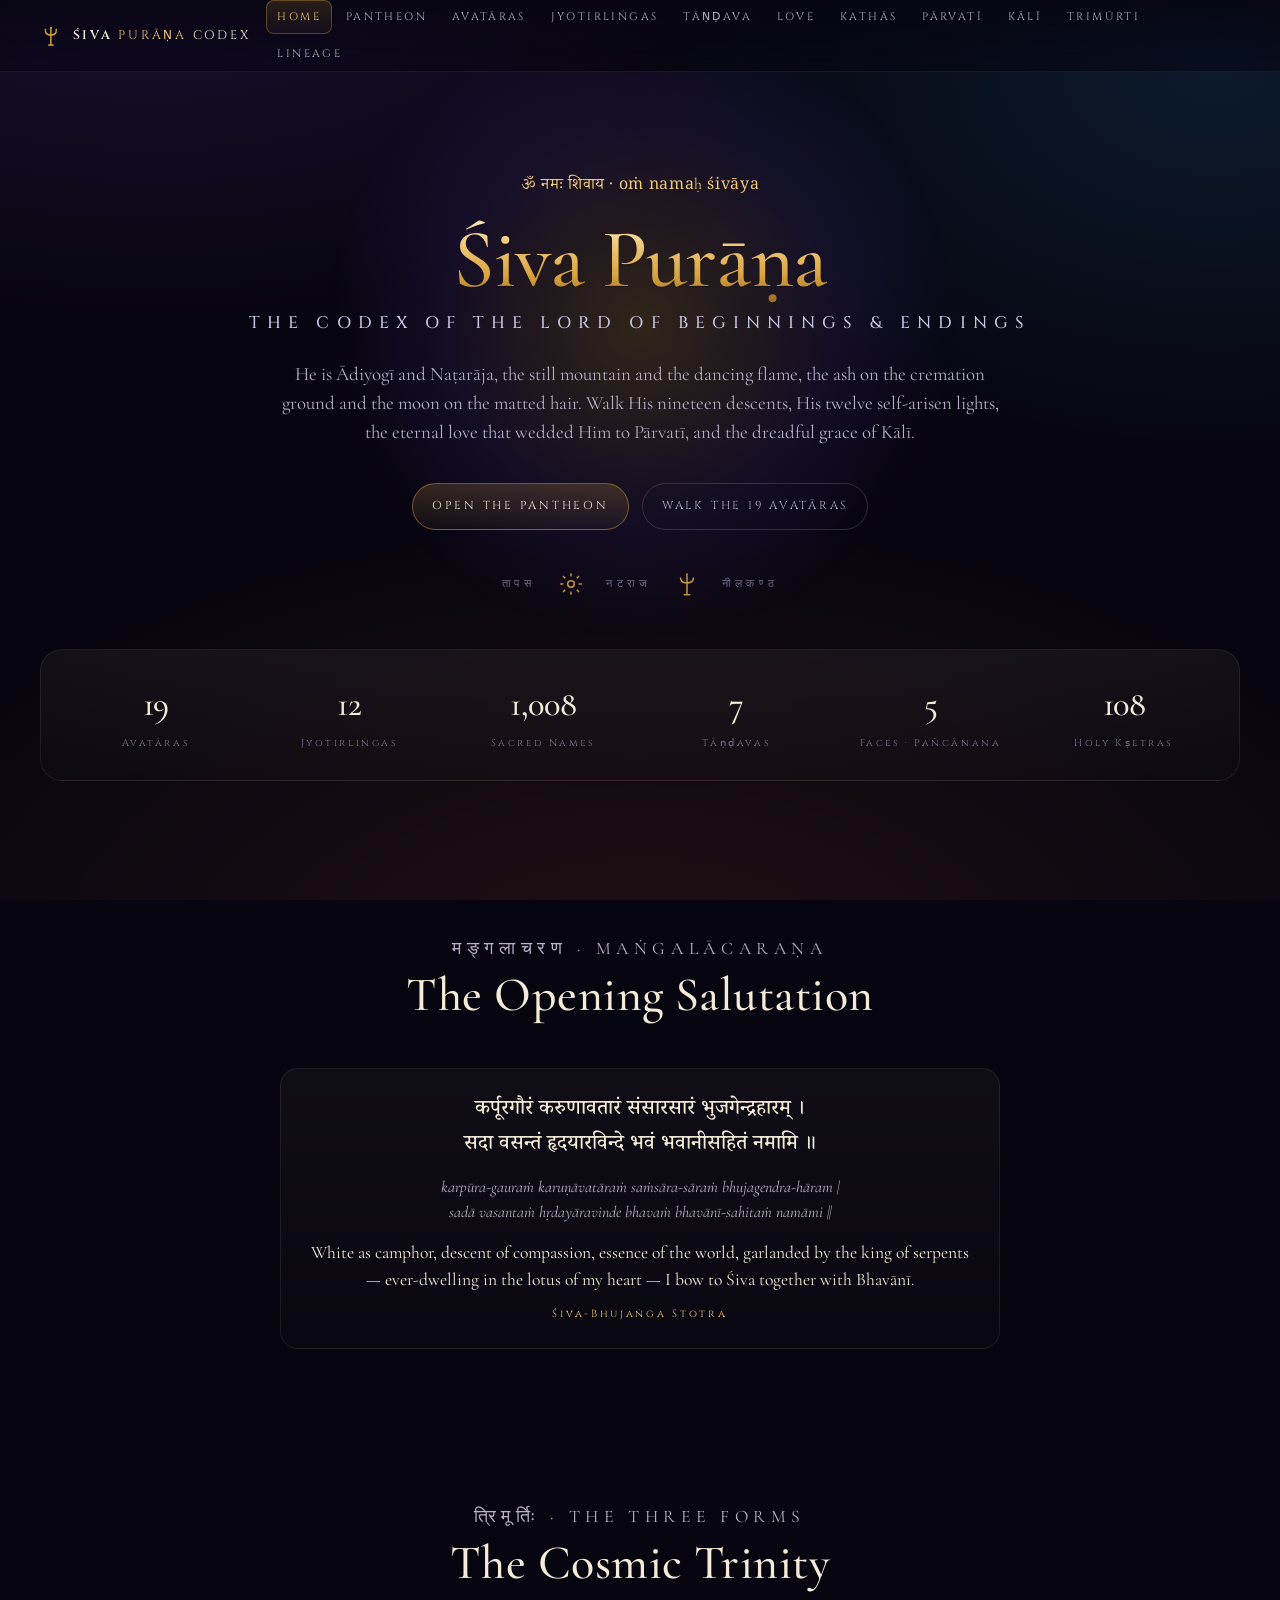
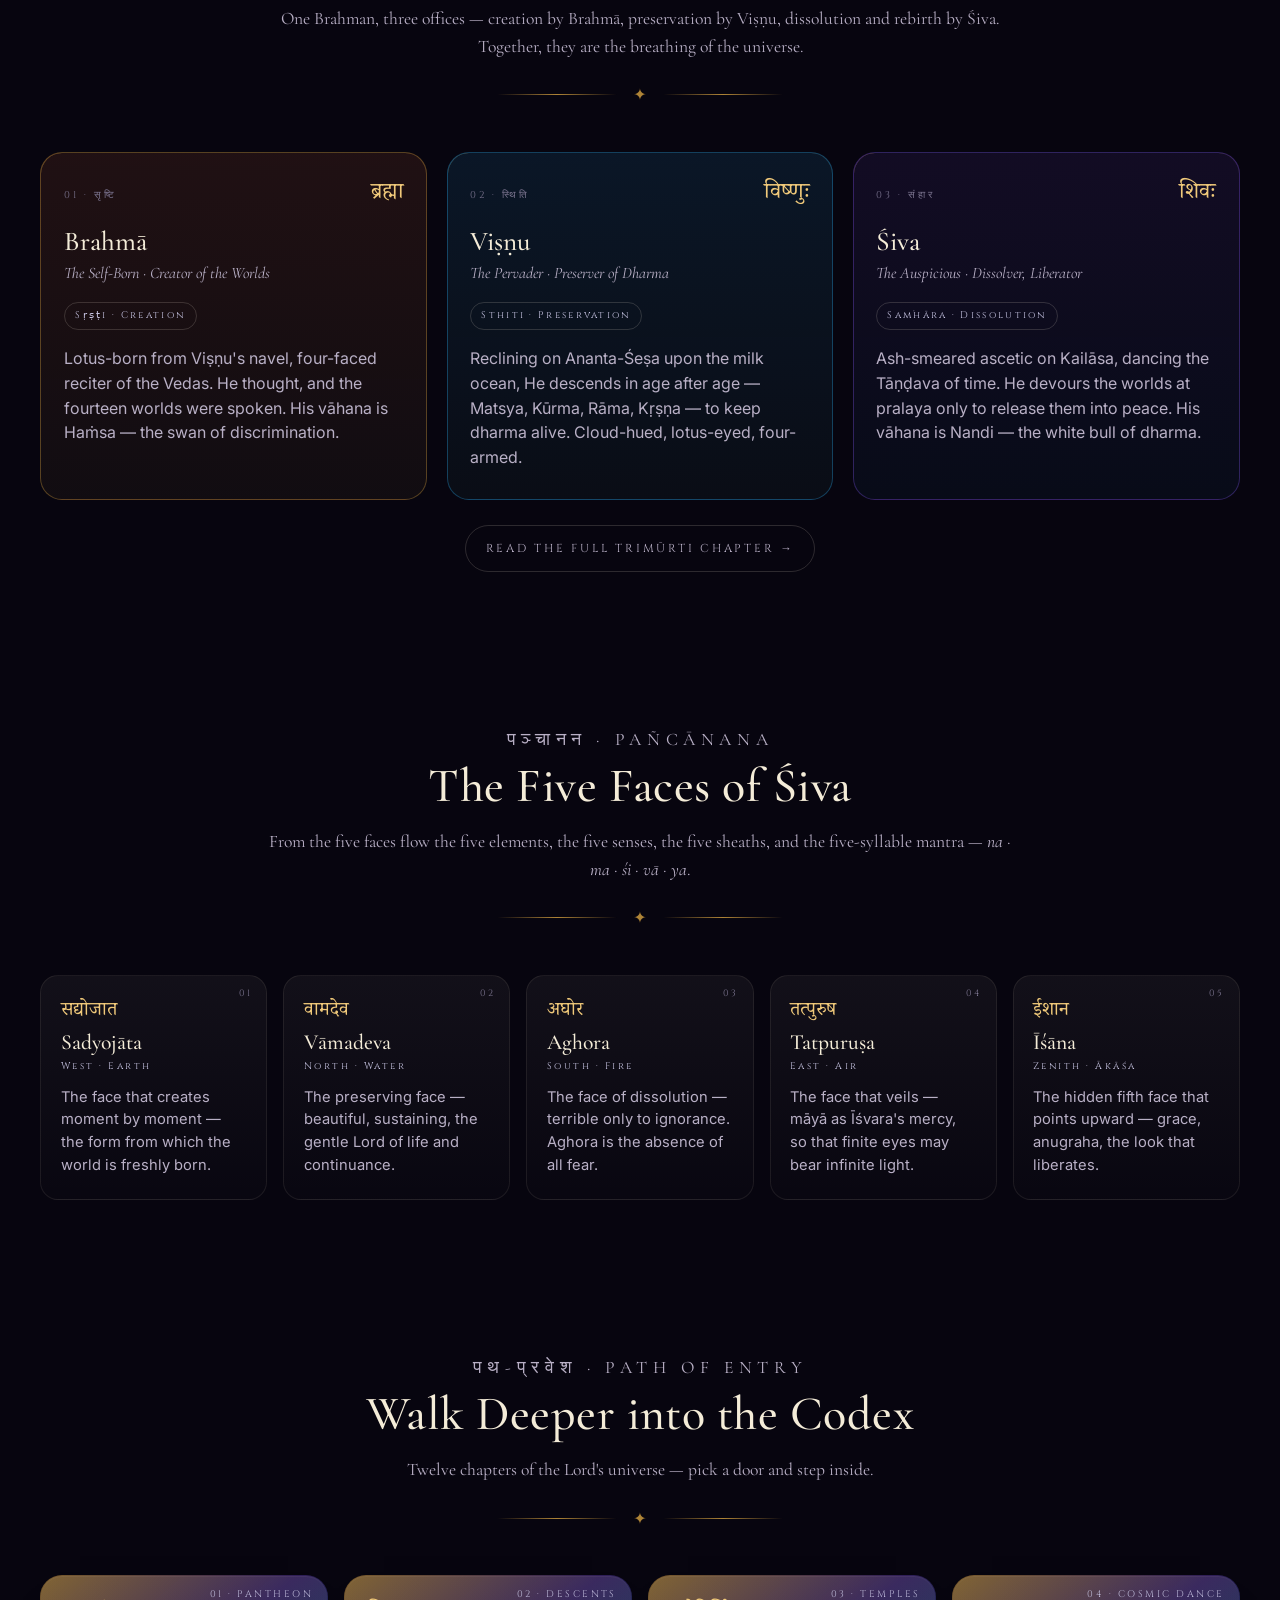
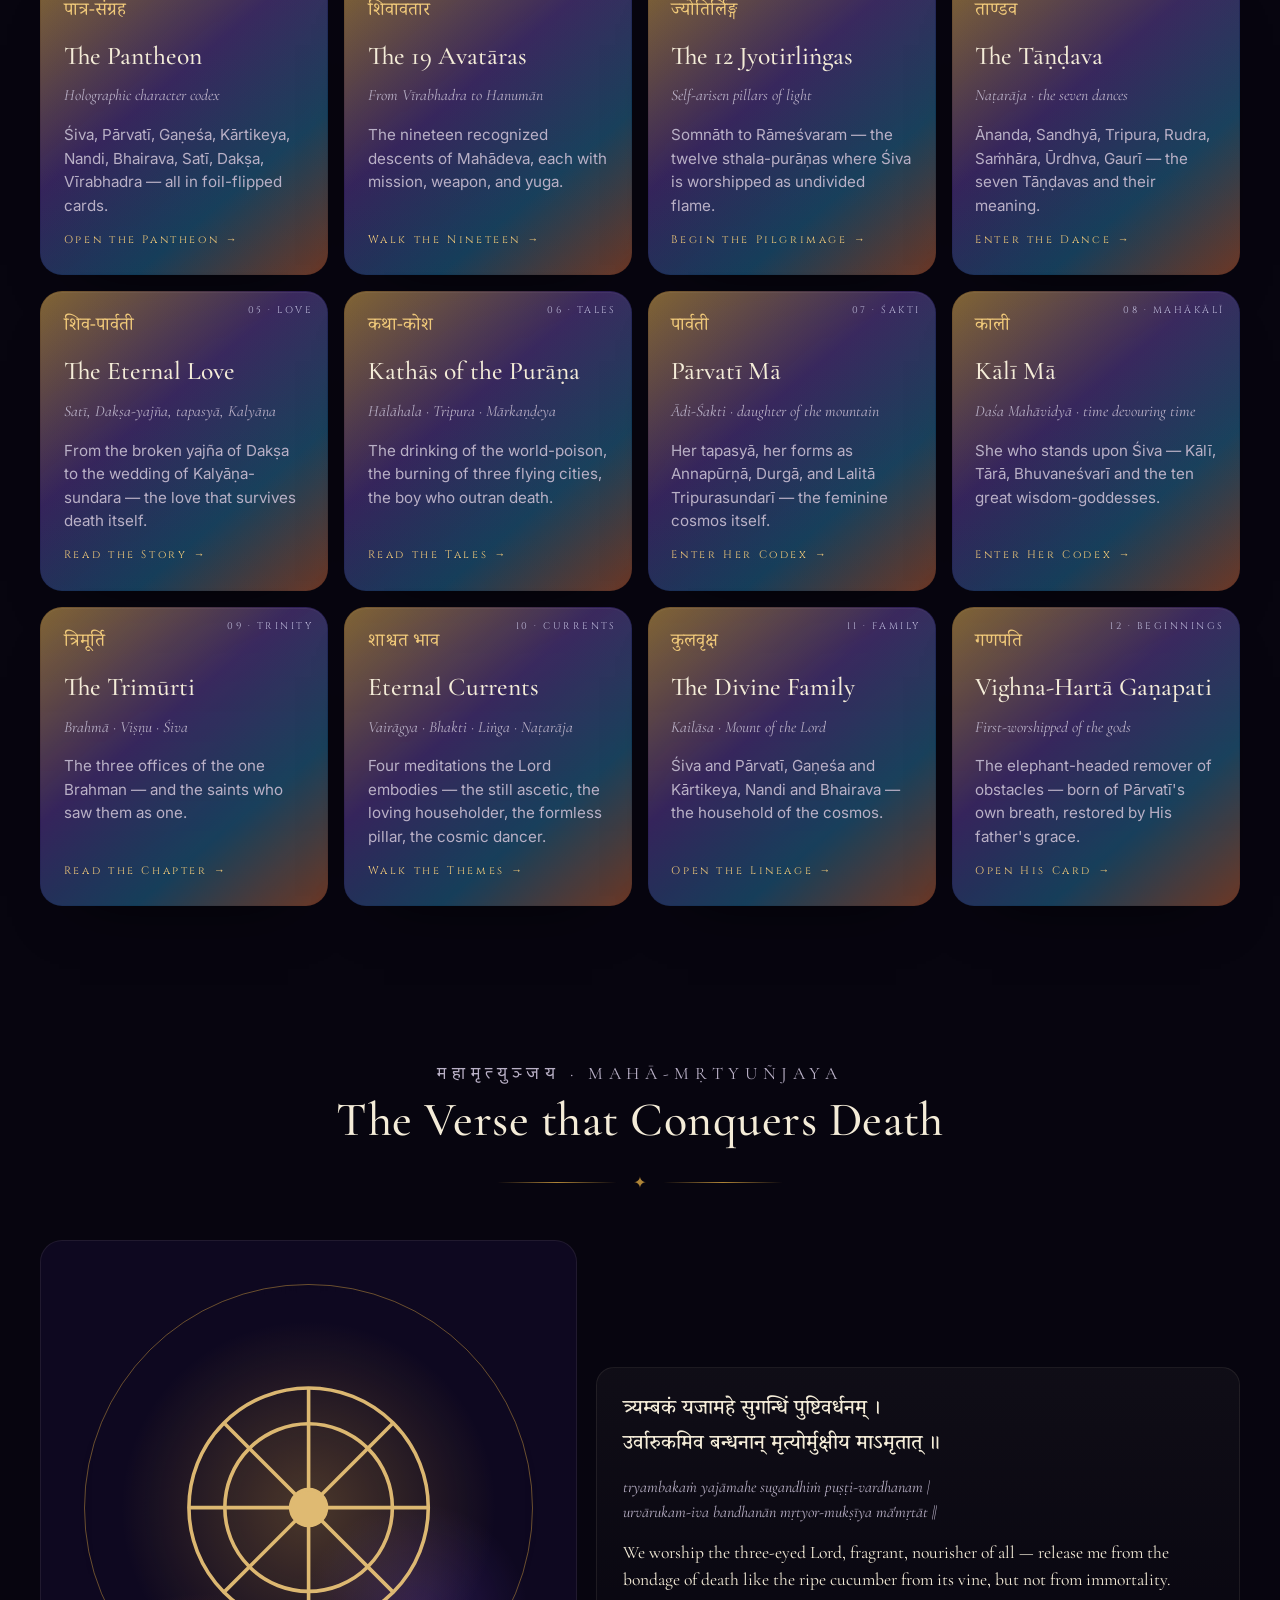
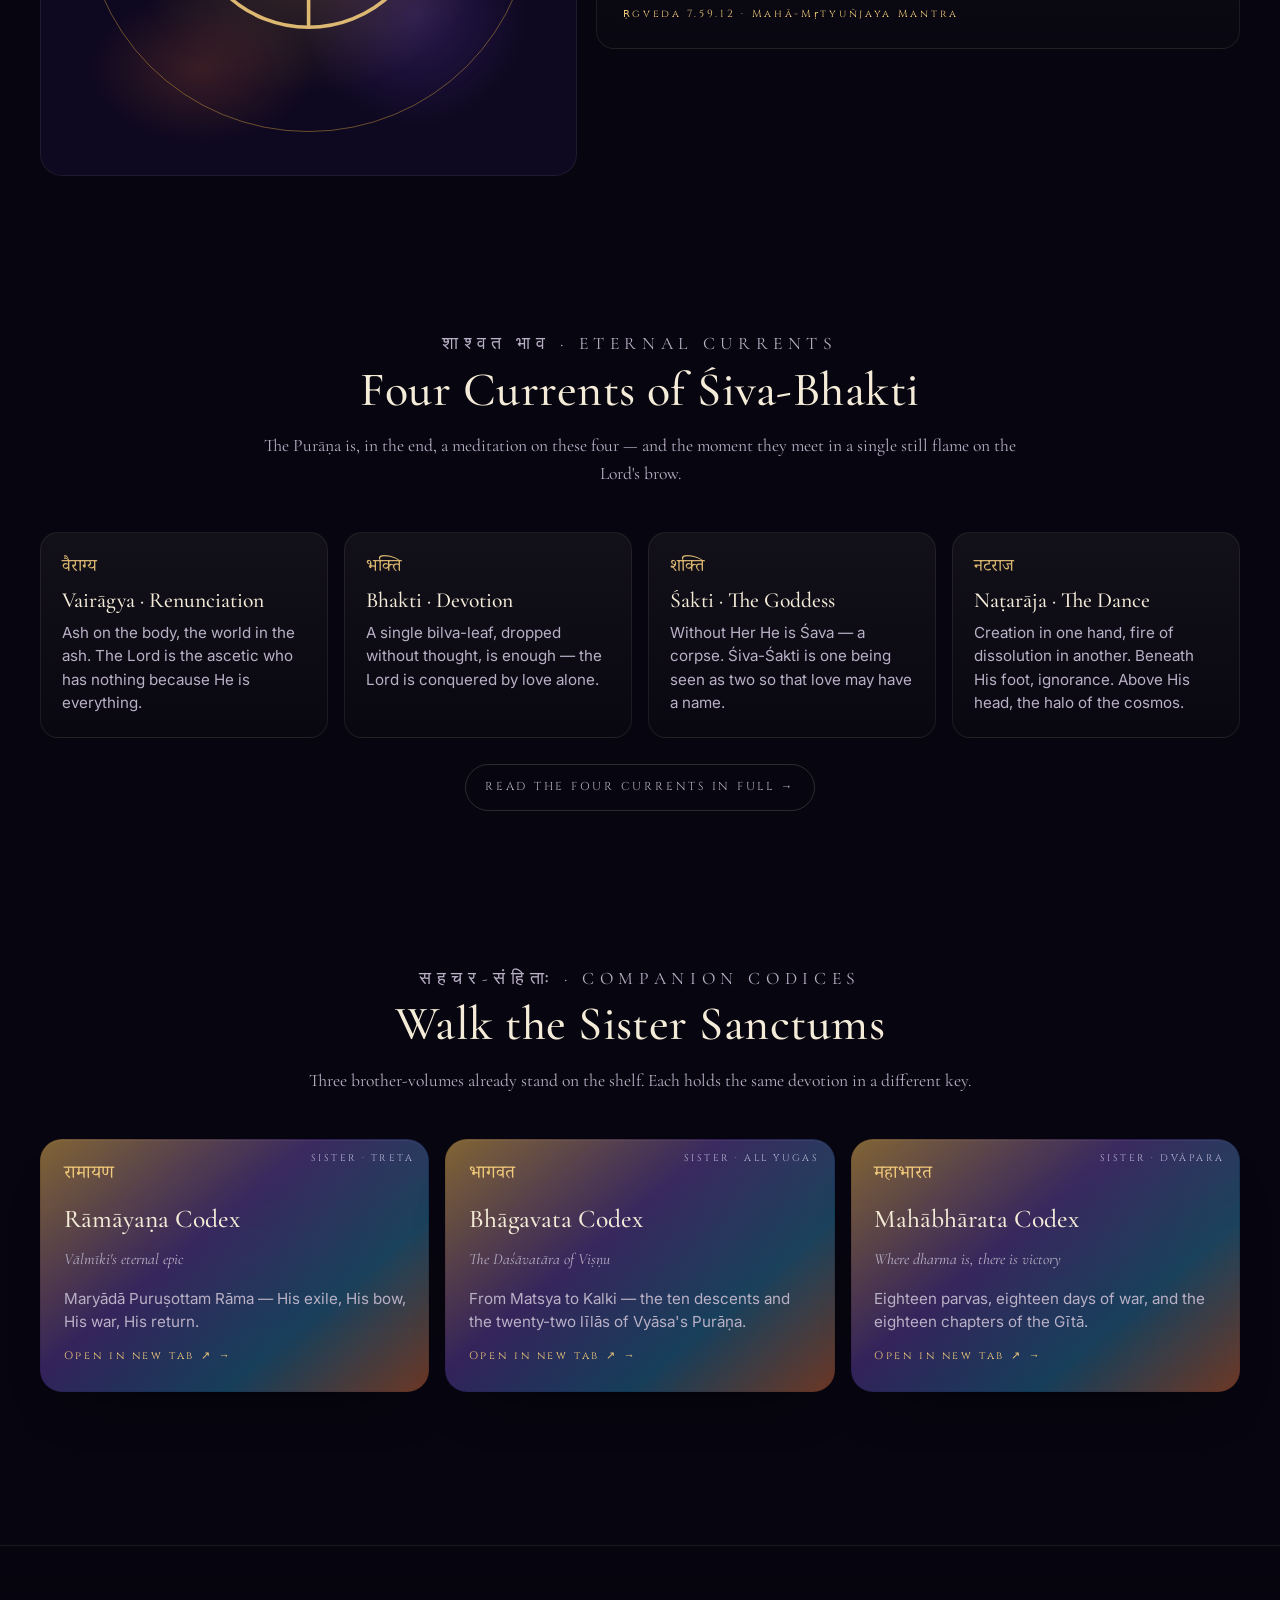
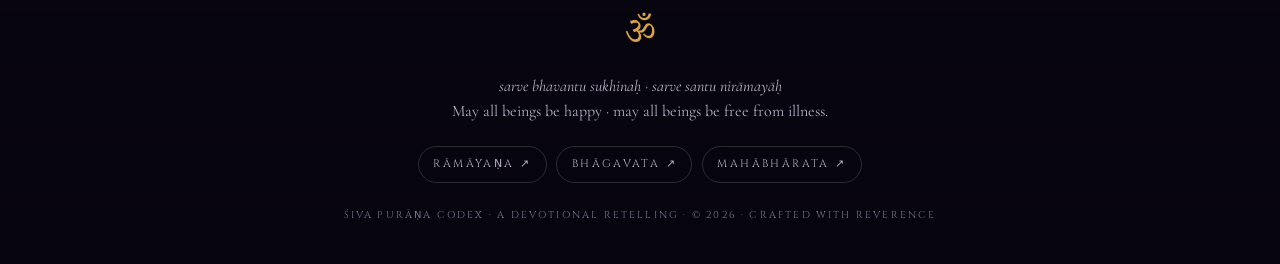
==== index.html @ 591e716c "Initial commit: Phase 1 (foundation + homepage) and Phase 2 (Pantheon of 24)" ====
<!doctype html>
<html lang="en">
<head>
  <meta charset="utf-8" />
  <meta name="viewport" content="width=device-width, initial-scale=1" />
  <title>Śiva Purāṇa Codex — Lord Śiva, Pārvatī Mā, Kālī Mā</title>
  <meta name="description" content="A devotional, premium codex of Lord Śiva — the 19 avatāras, 12 Jyotirliṅgas, the Tāṇḍava, the Śiva–Pārvatī love story, the kathās of the Śiva Mahāpurāṇa, and the eternal feminine of Pārvatī and Kālī." />
  <meta name="theme-color" content="#07050f" />

  <!-- Open Graph -->
  <meta property="og:type" content="website" />
  <meta property="og:title" content="Śiva Purāṇa Codex" />
  <meta property="og:description" content="The 19 Avatāras, 12 Jyotirliṅgas, the Tāṇḍava, and the love story of Śiva and Pārvatī." />

  <!-- Fonts -->
  <link rel="preconnect" href="https://fonts.googleapis.com" />
  <link rel="preconnect" href="https://fonts.gstatic.com" crossorigin />
  <link href="https://fonts.googleapis.com/css2?family=Cinzel:wght@400;500;600&family=Cormorant+Garamond:ital,wght@0,400;0,500;0,600;1,400;1,500&family=Inter:wght@400;500;600&family=Noto+Serif+Devanagari:wght@400;500;600&display=swap" rel="stylesheet" />

  <!-- Styles -->
  <link rel="stylesheet" href="assets/css/reset.css" />
  <link rel="stylesheet" href="assets/css/global.css" />
  <link rel="stylesheet" href="assets/css/pages/index.css" />
</head>
<body>

  <a class="skip" href="#main" style="position:absolute;left:-9999px;">Skip to main content</a>

  <!-- ============ HEADER ============ -->
  <header class="site-header">
    <div class="shell">
      <a class="brand" href="index.html" aria-label="Śiva Purāṇa Codex home">
        <svg class="trishul" viewBox="0 0 24 24" fill="none" stroke="currentColor" stroke-width="1.6" aria-hidden="true">
          <path d="M12 2v20" />
          <path d="M6 6c0 3 2 5 6 5s6-2 6-5" />
          <path d="M6 6v-2M18 6v-2M12 4v-2" />
          <path d="M9 22h6" />
        </svg>
        <span><strong>ŚIVA</strong>&nbsp;<em>PURĀṆA</em>&nbsp;CODEX</span>
      </a>

      <button class="nav-toggle" data-nav-toggle aria-expanded="false" aria-controls="primary-nav" aria-label="Toggle navigation">
        <svg viewBox="0 0 24 24" fill="none" stroke="currentColor" stroke-width="1.8" aria-hidden="true">
          <path d="M3 7h18M3 12h18M3 17h18" />
        </svg>
      </button>

      <nav class="site-nav" id="primary-nav" data-nav aria-label="Primary">
        <ul role="list">
          <li><a href="index.html"        aria-current="page">Home</a></li>
          <li><a href="characters.html">Pantheon</a></li>
          <li><a href="avatars.html">Avatāras</a></li>
          <li><a href="jyotirlingas.html">Jyotirliṅgas</a></li>
          <li><a href="tandava.html">Tāṇḍava</a></li>
          <li><a href="love-story.html">Love</a></li>
          <li><a href="stories.html">Kathās</a></li>
          <li><a href="parvati.html">Pārvatī</a></li>
          <li><a href="kali.html">Kālī</a></li>
          <li><a href="trimurti.html">Trimūrti</a></li>
          <li><a href="lineage.html">Lineage</a></li>
        </ul>
      </nav>
    </div>
  </header>

  <main id="main">

    <!-- ============ HERO ============ -->
    <section class="hero">
      <div class="shell hero__inner">

        <p class="hero__mantra">ॐ नमः शिवाय · oṁ namaḥ śivāya</p>

        <h1 class="hero__title">
          <span class="gold-text">Śiva Purāṇa</span>
          <span class="hero__subtitle">The Codex of the Lord of Beginnings &amp; Endings</span>
        </h1>

        <p class="hero__lede">
          He is Ādiyogī and Naṭarāja, the still mountain and the dancing flame, the ash on the cremation
          ground and the moon on the matted hair. Walk His nineteen descents, His twelve self-arisen
          lights, the eternal love that wedded Him to Pārvatī, and the dreadful grace of Kālī.
        </p>

        <div class="hero__cta">
          <a class="btn" href="characters.html">Open the Pantheon</a>
          <a class="btn btn--ghost" href="avatars.html">Walk the 19 Avatāras</a>
        </div>

        <div class="hero__rune" aria-hidden="true">
          <span>तापस</span>
          <svg viewBox="0 0 24 24" fill="none" stroke="currentColor" stroke-width="1.4"><circle cx="12" cy="12" r="3"/><path d="M12 2v3M12 19v3M2 12h3M19 12h3M4.6 4.6l2.1 2.1M17.3 17.3l2.1 2.1M4.6 19.4l2.1-2.1M17.3 6.7l2.1-2.1"/></svg>
          <span>नटराज</span>
          <svg viewBox="0 0 24 24" fill="none" stroke="currentColor" stroke-width="1.4"><path d="M12 2v20M6 6c0 3 2 5 6 5s6-2 6-5M9 22h6"/></svg>
          <span>नीलकण्ठ</span>
        </div>

        <!-- stat strip -->
        <div class="stats" role="list">
          <div class="stat" role="listitem"><strong>19</strong><span>Avatāras</span></div>
          <div class="stat" role="listitem"><strong>12</strong><span>Jyotirliṅgas</span></div>
          <div class="stat" role="listitem"><strong>1,008</strong><span>Sacred Names</span></div>
          <div class="stat" role="listitem"><strong>7</strong><span>Tāṇḍavas</span></div>
          <div class="stat" role="listitem"><strong>5</strong><span>Faces · Pañcānana</span></div>
          <div class="stat" role="listitem"><strong>108</strong><span>Holy Kṣetras</span></div>
        </div>

      </div>
    </section>


    <!-- ============ MAṄGALĀCARAṆA ============ -->
    <section class="section" aria-labelledby="mangala">
      <div class="shell">
        <div class="section-header">
          <p class="eyebrow">मङ्गलाचरण · Maṅgalācaraṇa</p>
          <h2 id="mangala" class="display">The Opening Salutation</h2>
        </div>

        <article class="shloka">
          <span class="deva">
            कर्पूरगौरं करुणावतारं संसारसारं भुजगेन्द्रहारम् ।<br/>
            सदा वसन्तं हृदयारविन्दे भवं भवानीसहितं नमामि ॥
          </span>
          <span class="iast">
            karpūra-gauraṁ karuṇāvatāraṁ saṁsāra-sāraṁ bhujagendra-hāram |<br/>
            sadā vasantaṁ hṛdayāravinde bhavaṁ bhavānī-sahitaṁ namāmi ||
          </span>
          <span class="en">
            White as camphor, descent of compassion, essence of the world, garlanded by the king of
            serpents — ever-dwelling in the lotus of my heart — I bow to Śiva together with Bhavānī.
          </span>
          <span class="src">Śiva-Bhujaṅga Stotra</span>
        </article>
      </div>
    </section>


    <!-- ============ TRIMŪRTI PANEL ============ -->
    <section class="section" aria-labelledby="trimurti-head">
      <div class="shell">
        <div class="section-header">
          <p class="eyebrow">त्रिमूर्तिः · The Three Forms</p>
          <h2 id="trimurti-head" class="display">The Cosmic Trinity</h2>
          <p>One Brahman, three offices — creation by Brahmā, preservation by Viṣṇu, dissolution and
             rebirth by Śiva. Together, they are the breathing of the universe.</p>
          <div class="divider" aria-hidden="true">✦</div>
        </div>

        <div class="trimurti">

          <article class="tri tri--brahma">
            <header class="tri__head">
              <span class="tri__num">01 · सृष्टि</span>
              <span class="tri__deva">ब्रह्मा</span>
            </header>
            <h3 class="tri__title">Brahmā</h3>
            <p class="tri__epithet">The Self-Born · Creator of the Worlds</p>
            <span class="tri__role">Sṛṣṭi · Creation</span>
            <p class="tri__desc">
              Lotus-born from Viṣṇu's navel, four-faced reciter of the Vedas. He thought, and the
              fourteen worlds were spoken. His vāhana is Haṁsa — the swan of discrimination.
            </p>
          </article>

          <article class="tri tri--vishnu">
            <header class="tri__head">
              <span class="tri__num">02 · स्थिति</span>
              <span class="tri__deva">विष्णुः</span>
            </header>
            <h3 class="tri__title">Viṣṇu</h3>
            <p class="tri__epithet">The Pervader · Preserver of Dharma</p>
            <span class="tri__role">Sthiti · Preservation</span>
            <p class="tri__desc">
              Reclining on Ananta-Śeṣa upon the milk ocean, He descends in age after age — Matsya,
              Kūrma, Rāma, Kṛṣṇa — to keep dharma alive. Cloud-hued, lotus-eyed, four-armed.
            </p>
          </article>

          <article class="tri tri--shiva">
            <header class="tri__head">
              <span class="tri__num">03 · संहार</span>
              <span class="tri__deva">शिवः</span>
            </header>
            <h3 class="tri__title">Śiva</h3>
            <p class="tri__epithet">The Auspicious · Dissolver, Liberator</p>
            <span class="tri__role">Saṁhāra · Dissolution</span>
            <p class="tri__desc">
              Ash-smeared ascetic on Kailāsa, dancing the Tāṇḍava of time. He devours the worlds at
              pralaya only to release them into peace. His vāhana is Nandi — the white bull of dharma.
            </p>
          </article>

        </div>

        <p class="center-text" style="margin-top:1.6rem;">
          <a class="btn btn--ghost" href="trimurti.html">Read the full Trimūrti chapter →</a>
        </p>
      </div>
    </section>


    <!-- ============ PAÑCĀNANA — 5 FACES ============ -->
    <section class="section" aria-labelledby="panchanana-head">
      <div class="shell">
        <div class="section-header">
          <p class="eyebrow">पञ्चानन · Pañcānana</p>
          <h2 id="panchanana-head" class="display">The Five Faces of Śiva</h2>
          <p>From the five faces flow the five elements, the five senses, the five sheaths, and the
             five-syllable mantra — <em>na · ma · śi · vā · ya</em>.</p>
          <div class="divider" aria-hidden="true">✦</div>
        </div>

        <div class="panchanana">
          <article class="face">
            <span class="face__num">01</span>
            <span class="face__deva">सद्योजात</span>
            <h3 class="face__name">Sadyojāta</h3>
            <p class="face__dir">West · Earth</p>
            <p class="face__desc">The face that creates moment by moment — the form from which the world is freshly born.</p>
          </article>

          <article class="face">
            <span class="face__num">02</span>
            <span class="face__deva">वामदेव</span>
            <h3 class="face__name">Vāmadeva</h3>
            <p class="face__dir">North · Water</p>
            <p class="face__desc">The preserving face — beautiful, sustaining, the gentle Lord of life and continuance.</p>
          </article>

          <article class="face">
            <span class="face__num">03</span>
            <span class="face__deva">अघोर</span>
            <h3 class="face__name">Aghora</h3>
            <p class="face__dir">South · Fire</p>
            <p class="face__desc">The face of dissolution — terrible only to ignorance. Aghora is the absence of all fear.</p>
          </article>

          <article class="face">
            <span class="face__num">04</span>
            <span class="face__deva">तत्पुरुष</span>
            <h3 class="face__name">Tatpuruṣa</h3>
            <p class="face__dir">East · Air</p>
            <p class="face__desc">The face that veils — māyā as Īśvara's mercy, so that finite eyes may bear infinite light.</p>
          </article>

          <article class="face">
            <span class="face__num">05</span>
            <span class="face__deva">ईशान</span>
            <h3 class="face__name">Īśāna</h3>
            <p class="face__dir">Zenith · Ākāśa</p>
            <p class="face__desc">The hidden fifth face that points upward — grace, anugraha, the look that liberates.</p>
          </article>
        </div>
      </div>
    </section>


    <!-- ============ WALK DEEPER (cards to inner pages) ============ -->
    <section class="section" aria-labelledby="walk-head">
      <div class="shell">
        <div class="section-header">
          <p class="eyebrow">पथ-प्रवेश · Path of Entry</p>
          <h2 id="walk-head" class="display">Walk Deeper into the Codex</h2>
          <p>Twelve chapters of the Lord's universe — pick a door and step inside.</p>
          <div class="divider" aria-hidden="true">✦</div>
        </div>

        <div class="walk">

          <a class="card" href="characters.html">
            <span class="card__corner">01 · PANTHEON</span>
            <span class="card__deva">पात्र-संग्रह</span>
            <h3 class="card__title">The Pantheon</h3>
            <p class="card__epithet">Holographic character codex</p>
            <p class="card__desc">Śiva, Pārvatī, Gaṇeśa, Kārtikeya, Nandi, Bhairava, Satī, Dakṣa, Vīrabhadra — all in foil-flipped cards.</p>
            <span class="card__cta">Open the Pantheon</span>
          </a>

          <a class="card" href="avatars.html">
            <span class="card__corner">02 · DESCENTS</span>
            <span class="card__deva">शिवावतार</span>
            <h3 class="card__title">The 19 Avatāras</h3>
            <p class="card__epithet">From Vīrabhadra to Hanumān</p>
            <p class="card__desc">The nineteen recognized descents of Mahādeva, each with mission, weapon, and yuga.</p>
            <span class="card__cta">Walk the Nineteen</span>
          </a>

          <a class="card" href="jyotirlingas.html">
            <span class="card__corner">03 · TEMPLES</span>
            <span class="card__deva">ज्योतिर्लिङ्ग</span>
            <h3 class="card__title">The 12 Jyotirliṅgas</h3>
            <p class="card__epithet">Self-arisen pillars of light</p>
            <p class="card__desc">Somnāth to Rāmeśvaram — the twelve sthala-purāṇas where Śiva is worshipped as undivided flame.</p>
            <span class="card__cta">Begin the Pilgrimage</span>
          </a>

          <a class="card" href="tandava.html">
            <span class="card__corner">04 · COSMIC DANCE</span>
            <span class="card__deva">ताण्डव</span>
            <h3 class="card__title">The Tāṇḍava</h3>
            <p class="card__epithet">Naṭarāja · the seven dances</p>
            <p class="card__desc">Ānanda, Sandhyā, Tripura, Rudra, Saṁhāra, Ūrdhva, Gaurī — the seven Tāṇḍavas and their meaning.</p>
            <span class="card__cta">Enter the Dance</span>
          </a>

          <a class="card" href="love-story.html">
            <span class="card__corner">05 · LOVE</span>
            <span class="card__deva">शिव-पार्वती</span>
            <h3 class="card__title">The Eternal Love</h3>
            <p class="card__epithet">Satī, Dakṣa-yajña, tapasyā, Kalyāṇa</p>
            <p class="card__desc">From the broken yajña of Dakṣa to the wedding of Kalyāṇa-sundara — the love that survives death itself.</p>
            <span class="card__cta">Read the Story</span>
          </a>

          <a class="card" href="stories.html">
            <span class="card__corner">06 · TALES</span>
            <span class="card__deva">कथा-कोश</span>
            <h3 class="card__title">Kathās of the Purāṇa</h3>
            <p class="card__epithet">Hālāhala · Tripura · Mārkaṇḍeya</p>
            <p class="card__desc">The drinking of the world-poison, the burning of three flying cities, the boy who outran death.</p>
            <span class="card__cta">Read the Tales</span>
          </a>

          <a class="card" href="parvati.html">
            <span class="card__corner">07 · ŚAKTI</span>
            <span class="card__deva">पार्वती</span>
            <h3 class="card__title">Pārvatī Mā</h3>
            <p class="card__epithet">Ādi-Śakti · daughter of the mountain</p>
            <p class="card__desc">Her tapasyā, her forms as Annapūrṇā, Durgā, and Lalitā Tripurasundarī — the feminine cosmos itself.</p>
            <span class="card__cta">Enter Her Codex</span>
          </a>

          <a class="card" href="kali.html">
            <span class="card__corner">08 · MAHĀKĀLĪ</span>
            <span class="card__deva">काली</span>
            <h3 class="card__title">Kālī Mā</h3>
            <p class="card__epithet">Daśa Mahāvidyā · time devouring time</p>
            <p class="card__desc">She who stands upon Śiva — Kālī, Tārā, Bhuvaneśvarī and the ten great wisdom-goddesses.</p>
            <span class="card__cta">Enter Her Codex</span>
          </a>

          <a class="card" href="trimurti.html">
            <span class="card__corner">09 · TRINITY</span>
            <span class="card__deva">त्रिमूर्ति</span>
            <h3 class="card__title">The Trimūrti</h3>
            <p class="card__epithet">Brahmā · Viṣṇu · Śiva</p>
            <p class="card__desc">The three offices of the one Brahman — and the saints who saw them as one.</p>
            <span class="card__cta">Read the Chapter</span>
          </a>

          <a class="card" href="themes.html">
            <span class="card__corner">10 · CURRENTS</span>
            <span class="card__deva">शाश्वत भाव</span>
            <h3 class="card__title">Eternal Currents</h3>
            <p class="card__epithet">Vairāgya · Bhakti · Liṅga · Naṭarāja</p>
            <p class="card__desc">Four meditations the Lord embodies — the still ascetic, the loving householder, the formless pillar, the cosmic dancer.</p>
            <span class="card__cta">Walk the Themes</span>
          </a>

          <a class="card" href="lineage.html">
            <span class="card__corner">11 · FAMILY</span>
            <span class="card__deva">कुलवृक्ष</span>
            <h3 class="card__title">The Divine Family</h3>
            <p class="card__epithet">Kailāsa · Mount of the Lord</p>
            <p class="card__desc">Śiva and Pārvatī, Gaṇeśa and Kārtikeya, Nandi and Bhairava — the household of the cosmos.</p>
            <span class="card__cta">Open the Lineage</span>
          </a>

          <a class="card" href="characters.html#ganesha">
            <span class="card__corner">12 · BEGINNINGS</span>
            <span class="card__deva">गणपति</span>
            <h3 class="card__title">Vighna-Hartā Gaṇapati</h3>
            <p class="card__epithet">First-worshipped of the gods</p>
            <p class="card__desc">The elephant-headed remover of obstacles — born of Pārvatī's own breath, restored by His father's grace.</p>
            <span class="card__cta">Open His Card</span>
          </a>

        </div>
      </div>
    </section>


    <!-- ============ VERSE OF THE DAY ============ -->
    <section class="section" aria-labelledby="verse-head">
      <div class="shell">
        <div class="section-header">
          <p class="eyebrow">महामृत्युञ्जय · Mahā-Mṛtyuñjaya</p>
          <h2 id="verse-head" class="display">The Verse that Conquers Death</h2>
          <div class="divider" aria-hidden="true">✦</div>
        </div>

        <div class="verse">
          <div class="verse__art" aria-hidden="true">
            <svg viewBox="0 0 100 100" fill="none" stroke="currentColor" stroke-width="1.2">
              <circle cx="50" cy="50" r="40" />
              <circle cx="50" cy="50" r="28" />
              <path d="M50 10v80M10 50h80M22 22l56 56M22 78l56-56" />
              <circle cx="50" cy="50" r="6" fill="currentColor" />
            </svg>
          </div>
          <article class="shloka" style="text-align:left; margin:0;">
            <span class="deva">
              त्र्यम्बकं यजामहे सुगन्धिं पुष्टिवर्धनम् ।<br/>
              उर्वारुकमिव बन्धनान् मृत्योर्मुक्षीय माऽमृतात् ॥
            </span>
            <span class="iast">
              tryambakaṁ yajāmahe sugandhiṁ puṣṭi-vardhanam |<br/>
              urvārukam-iva bandhanān mṛtyor-mukṣīya mā'mṛtāt ||
            </span>
            <span class="en">
              We worship the three-eyed Lord, fragrant, nourisher of all — release me from the bondage
              of death like the ripe cucumber from its vine, but not from immortality.
            </span>
            <span class="src">Ṛgveda 7.59.12 · Mahā-Mṛtyuñjaya Mantra</span>
          </article>
        </div>
      </div>
    </section>


    <!-- ============ THEMES STRIP (light teaser) ============ -->
    <section class="section" aria-labelledby="themes-head">
      <div class="shell">
        <div class="section-header">
          <p class="eyebrow">शाश्वत भाव · Eternal Currents</p>
          <h2 id="themes-head" class="display">Four Currents of Śiva-Bhakti</h2>
          <p>The Purāṇa is, in the end, a meditation on these four — and the moment they meet in
             a single still flame on the Lord's brow.</p>
        </div>

        <div class="themes">
          <article class="theme">
            <p class="theme__sym">वैराग्य</p>
            <h3 class="theme__title">Vairāgya · Renunciation</h3>
            <p class="theme__desc">Ash on the body, the world in the ash. The Lord is the ascetic who has nothing because He is everything.</p>
          </article>
          <article class="theme">
            <p class="theme__sym">भक्ति</p>
            <h3 class="theme__title">Bhakti · Devotion</h3>
            <p class="theme__desc">A single bilva-leaf, dropped without thought, is enough — the Lord is conquered by love alone.</p>
          </article>
          <article class="theme">
            <p class="theme__sym">शक्ति</p>
            <h3 class="theme__title">Śakti · The Goddess</h3>
            <p class="theme__desc">Without Her He is Śava — a corpse. Śiva-Śakti is one being seen as two so that love may have a name.</p>
          </article>
          <article class="theme">
            <p class="theme__sym">नटराज</p>
            <h3 class="theme__title">Naṭarāja · The Dance</h3>
            <p class="theme__desc">Creation in one hand, fire of dissolution in another. Beneath His foot, ignorance. Above His head, the halo of the cosmos.</p>
          </article>
        </div>

        <p class="center-text" style="margin-top:1.6rem;">
          <a class="btn btn--ghost" href="themes.html">Read the four currents in full →</a>
        </p>
      </div>
    </section>


    <!-- ============ SISTER CODICES ============ -->
    <section class="section" aria-labelledby="sister-head">
      <div class="shell">
        <div class="section-header">
          <p class="eyebrow">सहचर-संहिताः · Companion Codices</p>
          <h2 id="sister-head" class="display">Walk the Sister Sanctums</h2>
          <p>Three brother-volumes already stand on the shelf. Each holds the same devotion in a
             different key.</p>
        </div>

        <div class="walk">
          <a class="card" href="https://unigalactix.github.io/RAMAYANA/" target="_blank" rel="noopener">
            <span class="card__corner">SISTER · TRETA</span>
            <span class="card__deva">रामायण</span>
            <h3 class="card__title">Rāmāyaṇa Codex</h3>
            <p class="card__epithet">Vālmīki's eternal epic</p>
            <p class="card__desc">Maryādā Puruṣottam Rāma — His exile, His bow, His war, His return.</p>
            <span class="card__cta">Open in new tab ↗</span>
          </a>

          <a class="card" href="https://unigalactix.github.io/BHAGAVATHAM/" target="_blank" rel="noopener">
            <span class="card__corner">SISTER · ALL YUGAS</span>
            <span class="card__deva">भागवत</span>
            <h3 class="card__title">Bhāgavata Codex</h3>
            <p class="card__epithet">The Daśāvatāra of Viṣṇu</p>
            <p class="card__desc">From Matsya to Kalki — the ten descents and the twenty-two līlās of Vyāsa's Purāṇa.</p>
            <span class="card__cta">Open in new tab ↗</span>
          </a>

          <a class="card" href="https://unigalactix.github.io/Mahabharat/" target="_blank" rel="noopener">
            <span class="card__corner">SISTER · DVĀPARA</span>
            <span class="card__deva">महाभारत</span>
            <h3 class="card__title">Mahābhārata Codex</h3>
            <p class="card__epithet">Where dharma is, there is victory</p>
            <p class="card__desc">Eighteen parvas, eighteen days of war, and the eighteen chapters of the Gītā.</p>
            <span class="card__cta">Open in new tab ↗</span>
          </a>
        </div>
      </div>
    </section>

  </main>


  <!-- ============ FOOTER ============ -->
  <footer class="site-footer">
    <div class="shell">
      <div class="om" aria-hidden="true">ॐ</div>
      <p><em>sarve bhavantu sukhinaḥ · sarve santu nirāmayāḥ</em></p>
      <p>May all beings be happy · may all beings be free from illness.</p>

      <div class="sister">
        <a href="https://unigalactix.github.io/RAMAYANA/"   target="_blank" rel="noopener">Rāmāyaṇa ↗</a>
        <a href="https://unigalactix.github.io/BHAGAVATHAM/" target="_blank" rel="noopener">Bhāgavata ↗</a>
        <a href="https://unigalactix.github.io/Mahabharat/" target="_blank" rel="noopener">Mahābhārata ↗</a>
      </div>

      <small>ŚIVA PURĀṆA CODEX · A DEVOTIONAL RETELLING · © <span data-year>2026</span> · CRAFTED WITH REVERENCE</small>
    </div>
  </footer>

  <script src="assets/js/main.js" defer></script>
</body>
</html>
---- assets/css/global.css ----
/* =====================================================================
   ŚIVA PURĀṆA CODEX — Global Design System
   shared by every page. Page-local sheets layer on top of this.
   ===================================================================== */

/* ---------- 1. Tokens ---------- */
:root {
  /* Palette — cosmic night, ash, sacred fire */
  --ink-night:       #07050f;   /* deep cosmos */
  --ink-deep:        #0e0820;   /* veil */
  --ink-veil:        #14102b;   /* card surface base */
  --ash-vibhuti:     #f4ecd8;   /* sacred ash, primary text */
  --ash-mute:        #b9b0c6;   /* secondary text */
  --ash-dim:         #7d7691;   /* tertiary text */
  --gold-trishul:    #d9a441;   /* trident gold */
  --gold-soft:       #f0c97a;
  --silver-trishul:  #c9c6e4;
  --cosmic-violet:   #7a4ddf;
  --cosmic-blue:     #2bb6ff;
  --sacred-fire:     #ff7a3d;
  --snake-green:     #5fe3c0;
  --blood-kali:      #c8113b;
  --moon-pale:       #e8ecff;

  /* Holographic foil — used on cards */
  --foil-1: #ff7a3d;
  --foil-2: #d9a441;
  --foil-3: #5fe3c0;
  --foil-4: #2bb6ff;
  --foil-5: #7a4ddf;
  --foil-6: #c8113b;

  /* Surfaces */
  --surface-glass:   rgba(244, 236, 216, .04);
  --surface-glass-2: rgba(244, 236, 216, .07);
  --border-faint:    rgba(244, 236, 216, .08);
  --border-soft:     rgba(244, 236, 216, .16);
  --border-strong:   rgba(217, 164, 65, .45);

  /* Typography */
  --ff-display: "Cormorant Garamond", "Times New Roman", serif;
  --ff-caps:    "Cinzel", "Times New Roman", serif;
  --ff-deva:    "Noto Serif Devanagari", "Cormorant Garamond", serif;
  --ff-ui:      "Inter", system-ui, -apple-system, "Segoe UI", sans-serif;

  /* Scale */
  --fs-eyebrow: .72rem;
  --fs-body:    1rem;
  --fs-lede:    1.125rem;
  --fs-h3:      clamp(1.25rem, 1.05rem + .8vw, 1.6rem);
  --fs-h2:      clamp(1.85rem, 1.3rem + 2.4vw, 3rem);
  --fs-h1:      clamp(2.6rem, 1.6rem + 4.5vw, 5.5rem);

  /* Layout */
  --shell-w: 1240px;
  --shell-pad: clamp(1rem, 1.6vw, 2rem);
  --radius-card: 22px;
  --radius-pill: 999px;

  /* Motion */
  --ease: cubic-bezier(.2, .6, .15, 1);
}

/* ---------- 2. Base ---------- */
html, body {
  background: var(--ink-night);
  color: var(--ash-vibhuti);
  font-family: var(--ff-ui);
  font-size: 16px;
}

body {
  background:
    radial-gradient(1200px 700px at 12% -10%, rgba(122, 77, 223, .18), transparent 60%),
    radial-gradient(900px 600px at 95% 8%, rgba(43, 182, 255, .12), transparent 65%),
    radial-gradient(1400px 800px at 50% 110%, rgba(255, 122, 61, .10), transparent 60%),
    var(--ink-night);
  background-attachment: fixed;
  overflow-x: hidden;
}

/* faint star-grain */
body::before {
  content: "";
  position: fixed; inset: 0;
  background-image:
    radial-gradient(1px 1px at 20% 30%, rgba(244,236,216,.40), transparent 50%),
    radial-gradient(1px 1px at 70% 80%, rgba(244,236,216,.35), transparent 50%),
    radial-gradient(1.5px 1.5px at 40% 70%, rgba(244,236,216,.30), transparent 50%),
    radial-gradient(1px 1px at 85% 15%, rgba(244,236,216,.40), transparent 50%),
    radial-gradient(1px 1px at 10% 90%, rgba(244,236,216,.35), transparent 50%),
    radial-gradient(1px 1px at 55% 50%, rgba(244,236,216,.30), transparent 50%);
  background-size: 600px 600px;
  opacity: .55;
  pointer-events: none;
  z-index: 0;
}

main, header, footer { position: relative; z-index: 1; }

/* ---------- 3. Typography helpers ---------- */
.deva { font-family: var(--ff-deva); font-weight: 500; }
.caps { font-family: var(--ff-caps); letter-spacing: .18em; text-transform: uppercase; }
.display { font-family: var(--ff-display); font-weight: 500; }
.eyebrow {
  font-family: var(--ff-caps);
  font-size: var(--fs-eyebrow);
  letter-spacing: .32em;
  text-transform: uppercase;
  color: var(--gold-soft);
}

.lede { font-family: var(--ff-display); font-size: var(--fs-lede); color: var(--ash-mute); line-height: 1.55; }

/* gold gradient text used for big titles */
.gold-text {
  background: linear-gradient(180deg, #fff4d6 0%, #f0c97a 35%, #d9a441 65%, #8a5d18 100%);
  -webkit-background-clip: text; background-clip: text;
  -webkit-text-fill-color: transparent;
  filter: drop-shadow(0 1px 0 rgba(0,0,0,.4));
}

/* devanagari accent line that you can drop above a heading */
.sanskrit-eyebrow {
  font-family: var(--ff-deva);
  font-size: 1rem;
  color: var(--gold-soft);
  letter-spacing: .04em;
  margin-bottom: .35rem;
}

/* ---------- 4. Shell / grid ---------- */
.shell {
  width: 100%;
  max-width: var(--shell-w);
  margin-inline: auto;
  padding-inline: var(--shell-pad);
}

.grid { display: grid; gap: clamp(1rem, 1.6vw, 1.6rem); }
.grid-2 { grid-template-columns: repeat(auto-fit, minmax(260px, 1fr)); }
.grid-3 { grid-template-columns: repeat(auto-fit, minmax(280px, 1fr)); }
.grid-4 { grid-template-columns: repeat(auto-fit, minmax(220px, 1fr)); }

.section { padding: clamp(3rem, 6vw, 6.5rem) 0; }

.section-header {
  text-align: center;
  max-width: 760px;
  margin: 0 auto clamp(2rem, 3.5vw, 3.2rem);
}
.section-header h2 {
  font-family: var(--ff-display);
  font-size: var(--fs-h2);
  font-weight: 500;
  letter-spacing: .01em;
  margin: .35rem 0 .9rem;
}
.section-header p { color: var(--ash-mute); font-family: var(--ff-display); font-size: 1.1rem; }

.divider {
  display: flex; align-items: center; gap: 1rem;
  color: var(--gold-trishul); justify-content: center;
  margin: 1.4rem auto 0; opacity: .8;
}
.divider::before, .divider::after {
  content: ""; height: 1px; flex: 1; max-width: 120px;
  background: linear-gradient(90deg, transparent, var(--gold-trishul), transparent);
}

/* ---------- 5. Header / Navigation ---------- */
.site-header {
  position: sticky; top: 0; z-index: 50;
  backdrop-filter: blur(14px) saturate(140%);
  -webkit-backdrop-filter: blur(14px) saturate(140%);
  background: linear-gradient(180deg, rgba(7,5,15,.85), rgba(7,5,15,.55));
  border-bottom: 1px solid var(--border-faint);
}
.site-header .shell {
  display: flex; align-items: center; gap: 1rem;
  min-height: 64px;
}

.brand {
  display: inline-flex; align-items: center; gap: .65rem;
  font-family: var(--ff-caps);
  letter-spacing: .22em;
  font-size: .78rem;
  text-transform: uppercase;
  color: var(--ash-vibhuti);
}
.brand .trishul { width: 22px; height: 22px; color: var(--gold-trishul); }
.brand strong { font-weight: 600; }
.brand em { font-style: normal; color: var(--gold-soft); }

.nav-toggle {
  margin-left: auto;
  width: 40px; height: 40px;
  display: none;
  align-items: center; justify-content: center;
  border: 1px solid var(--border-soft); border-radius: 10px;
  color: var(--ash-vibhuti);
}
.nav-toggle svg { width: 20px; height: 20px; }

.site-nav { margin-left: auto; }
.site-nav ul {
  list-style: none; display: flex; align-items: center; gap: .15rem;
  flex-wrap: wrap;
}
.site-nav a {
  display: inline-block;
  font-family: var(--ff-caps);
  font-size: .68rem;
  letter-spacing: .22em;
  text-transform: uppercase;
  padding: .55rem .7rem;
  border-radius: 8px;
  color: var(--ash-mute);
  transition: color .25s var(--ease), background .25s var(--ease);
}
.site-nav a:hover { color: var(--ash-vibhuti); background: var(--surface-glass); }
.site-nav a[aria-current="page"] {
  color: var(--gold-soft);
  background: linear-gradient(180deg, rgba(217,164,65,.16), rgba(217,164,65,.04));
  box-shadow: inset 0 0 0 1px rgba(217,164,65,.35);
}

/* ---------- 6. Buttons ---------- */
.btn {
  display: inline-flex; align-items: center; gap: .55rem;
  padding: .85rem 1.2rem;
  font-family: var(--ff-caps);
  font-size: .72rem;
  letter-spacing: .24em;
  text-transform: uppercase;
  border-radius: var(--radius-pill);
  border: 1px solid var(--border-strong);
  background: linear-gradient(180deg, rgba(217,164,65,.20), rgba(217,164,65,.05));
  color: var(--ash-vibhuti);
  transition: transform .25s var(--ease), box-shadow .25s var(--ease), background .25s var(--ease);
  white-space: nowrap;
}
.btn:hover {
  transform: translateY(-2px);
  background: linear-gradient(180deg, rgba(217,164,65,.32), rgba(217,164,65,.08));
  box-shadow: 0 14px 40px -18px rgba(217,164,65,.6);
}
.btn--ghost {
  background: transparent;
  border-color: var(--border-soft);
  color: var(--ash-mute);
}
.btn--ghost:hover {
  background: var(--surface-glass);
  color: var(--ash-vibhuti);
  border-color: var(--border-strong);
}

/* ---------- 7. Card (universal) ---------- */
.card {
  position: relative;
  display: flex; flex-direction: column; gap: .9rem;
  padding: 1.4rem 1.4rem 1.6rem;
  border-radius: var(--radius-card);
  background:
    linear-gradient(180deg, rgba(244,236,216,.06), rgba(244,236,216,.02)) padding-box,
    linear-gradient(140deg, rgba(217,164,65,.55), rgba(122,77,223,.35) 40%, rgba(43,182,255,.3) 70%, rgba(255,122,61,.4)) border-box;
  border: 1px solid transparent;
  box-shadow:
    0 1px 0 rgba(244,236,216,.05) inset,
    0 30px 60px -40px rgba(0,0,0,.8);
  overflow: hidden;
  isolation: isolate;
  transition: transform .35s var(--ease), box-shadow .35s var(--ease);
}
.card::before {
  /* holographic foil sweep */
  content: "";
  position: absolute; inset: 0;
  background:
    conic-gradient(from 200deg at 50% 50%,
      transparent 0deg,
      rgba(255,122,61,.10) 60deg,
      rgba(217,164,65,.18) 120deg,
      rgba(95,227,192,.12) 180deg,
      rgba(43,182,255,.16) 240deg,
      rgba(122,77,223,.18) 300deg,
      transparent 360deg);
  opacity: .0;
  mix-blend-mode: screen;
  pointer-events: none;
  transition: opacity .45s var(--ease), transform .8s var(--ease);
  z-index: -1;
}
.card:hover { transform: translateY(-4px); }
.card:hover::before { opacity: .9; transform: rotate(8deg); }

.card__corner {
  position: absolute; top: 12px; right: 14px;
  font-family: var(--ff-caps);
  font-size: .6rem; letter-spacing: .26em; color: var(--gold-soft);
  opacity: .9;
}
.card__deva { font-family: var(--ff-deva); color: var(--gold-soft); font-size: 1.15rem; }
.card__title {
  font-family: var(--ff-display);
  font-weight: 500;
  font-size: 1.6rem;
  line-height: 1.1;
}
.card__epithet { color: var(--ash-mute); font-family: var(--ff-display); font-style: italic; font-size: .98rem; }
.card__desc { color: var(--ash-mute); font-size: .95rem; line-height: 1.55; }

.card__stats {
  display: grid; gap: .5rem;
  margin-top: .4rem;
}
.card__stat {
  display: grid; grid-template-columns: 96px 1fr 36px;
  align-items: center; gap: .7rem;
  font-family: var(--ff-caps); font-size: .62rem; letter-spacing: .22em; color: var(--ash-dim);
}
.card__bar {
  position: relative; height: 6px;
  background: rgba(244,236,216,.08);
  border-radius: 999px; overflow: hidden;
}
.card__bar > i {
  display: block; height: 100%;
  background: linear-gradient(90deg, var(--foil-2), var(--foil-5), var(--foil-4));
  border-radius: inherit;
}
.card__num { text-align: right; color: var(--ash-vibhuti); font-family: var(--ff-caps); font-size: .68rem; }

.card__cta {
  margin-top: auto;
  display: inline-flex; align-items: center; gap: .4rem;
  font-family: var(--ff-caps); font-size: .68rem; letter-spacing: .24em;
  color: var(--gold-soft);
}
.card__cta::after { content: "→"; transition: transform .25s var(--ease); }
.card:hover .card__cta::after { transform: translateX(4px); }

/* small meta chip used inside cards */
.chip {
  display: inline-flex; align-items: center; gap: .35rem;
  padding: .25rem .55rem; border-radius: 999px;
  background: rgba(244,236,216,.06); border: 1px solid var(--border-faint);
  font-family: var(--ff-caps); font-size: .58rem; letter-spacing: .2em; color: var(--ash-mute);
}
.chip--fire   { color: var(--sacred-fire); border-color: rgba(255,122,61,.4); background: rgba(255,122,61,.08); }
.chip--gold   { color: var(--gold-soft);  border-color: rgba(217,164,65,.4); background: rgba(217,164,65,.08); }
.chip--violet { color: #c2a7ff;            border-color: rgba(122,77,223,.4); background: rgba(122,77,223,.10); }
.chip--blue   { color: #82d8ff;            border-color: rgba(43,182,255,.4); background: rgba(43,182,255,.08); }
.chip--green  { color: var(--snake-green); border-color: rgba(95,227,192,.4); background: rgba(95,227,192,.08); }
.chip--kali   { color: #ff5d7e;            border-color: rgba(200,17,59,.45); background: rgba(200,17,59,.10); }

/* ---------- 8. Sacred quote / shloka block ---------- */
.shloka {
  margin: 0 auto;
  max-width: 720px;
  text-align: center;
  padding: 1.6rem clamp(1rem, 2vw, 2rem);
  border-radius: 18px;
  border: 1px solid var(--border-faint);
  background: linear-gradient(180deg, rgba(244,236,216,.04), rgba(244,236,216,.01));
}
.shloka .deva { display: block; font-size: 1.3rem; color: var(--ash-vibhuti); line-height: 1.7; }
.shloka .iast { display: block; margin-top: .65rem; font-family: var(--ff-display); font-style: italic; color: var(--ash-mute); }
.shloka .en   { display: block; margin-top: .9rem; color: var(--ash-vibhuti); font-family: var(--ff-display); font-size: 1.1rem; }
.shloka .src  { display: block; margin-top: .8rem; font-family: var(--ff-caps); font-size: .65rem; letter-spacing: .26em; color: var(--gold-soft); }

/* ---------- 9. Footer ---------- */
.site-footer {
  margin-top: clamp(3rem, 6vw, 6rem);
  padding: clamp(2.5rem, 5vw, 4.5rem) 0 2.5rem;
  border-top: 1px solid var(--border-faint);
  background: linear-gradient(180deg, transparent, rgba(7,5,15,.7));
  text-align: center;
}
.site-footer .om {
  font-family: var(--ff-deva); font-size: 2.2rem; color: var(--gold-trishul);
  margin-bottom: .6rem;
}
.site-footer p { color: var(--ash-mute); font-family: var(--ff-display); }
.site-footer .sister {
  margin-top: 1.4rem; display: flex; flex-wrap: wrap; justify-content: center; gap: .6rem;
}
.site-footer .sister a {
  font-family: var(--ff-caps); letter-spacing: .22em; font-size: .68rem; text-transform: uppercase;
  padding: .55rem .9rem; border-radius: 999px; border: 1px solid var(--border-soft);
  color: var(--ash-mute);
}
.site-footer .sister a:hover { color: var(--gold-soft); border-color: var(--border-strong); }
.site-footer small {
  display: block; margin-top: 1.6rem;
  font-family: var(--ff-caps); letter-spacing: .22em; font-size: .62rem; color: var(--ash-dim);
}

/* ---------- 10. Utilities ---------- */
.center-text { text-align: center; }
.muted { color: var(--ash-mute); }
.dim { color: var(--ash-dim); }
.hidden-md { display: none; }
@media (min-width: 880px) { .hidden-md { display: initial; } }

/* ---------- 11. Responsive nav ---------- */
@media (max-width: 1100px) {
  .nav-toggle { display: inline-flex; }
  .site-nav {
    position: absolute; left: 0; right: 0; top: 100%;
    background: rgba(7,5,15,.96);
    backdrop-filter: blur(14px);
    border-bottom: 1px solid var(--border-faint);
    padding: .8rem var(--shell-pad) 1.2rem;
    display: none;
  }
  .site-nav.is-open { display: block; }
  .site-nav ul { flex-direction: column; align-items: stretch; gap: .25rem; }
  .site-nav a { padding: .75rem .8rem; }
}

@media (prefers-reduced-motion: reduce) {
  *, *::before, *::after {
    animation-duration: .01ms !important;
    animation-iteration-count: 1 !important;
    transition-duration: .01ms !important;
    scroll-behavior: auto !important;
  }
}
---- assets/css/pages/index.css ----
/* =====================================================================
   HOMEPAGE — page-local styles
   layered on top of global.css
   ===================================================================== */

/* ---------- HERO ---------- */
.hero {
  position: relative;
  padding: clamp(3.5rem, 8vw, 7rem) 0 clamp(2.5rem, 6vw, 5rem);
  text-align: center;
  overflow: hidden;
}
.hero::before {
  /* radial halo behind the title */
  content: "";
  position: absolute; left: 50%; top: 32%;
  width: 900px; height: 900px; transform: translate(-50%, -50%);
  background: radial-gradient(closest-side, rgba(217,164,65,.20), rgba(122,77,223,.10) 45%, transparent 70%);
  pointer-events: none;
  z-index: 0;
}
.hero__inner { position: relative; z-index: 1; }

.hero__mantra {
  font-family: var(--ff-deva);
  color: var(--gold-soft);
  letter-spacing: .04em;
  font-size: 1rem;
  margin-bottom: 1.2rem;
}
.hero__title {
  font-family: var(--ff-display);
  font-weight: 500;
  font-size: var(--fs-h1);
  line-height: .98;
  letter-spacing: -.01em;
}
.hero__subtitle {
  display: block;
  margin-top: .9rem;
  font-family: var(--ff-caps);
  letter-spacing: .42em;
  text-transform: uppercase;
  font-size: clamp(.82rem, .65rem + .55vw, 1.05rem);
  color: var(--silver-trishul);
}
.hero__lede {
  margin: 1.8rem auto 0; max-width: 720px;
  color: var(--ash-mute);
  font-family: var(--ff-display);
  font-size: 1.18rem;
  line-height: 1.55;
}
.hero__cta {
  margin-top: 2.2rem;
  display: flex; gap: .8rem; justify-content: center; flex-wrap: wrap;
}

/* Trishul / Damaru / ash motif row under hero */
.hero__rune {
  margin: 2.6rem auto 0;
  display: flex; justify-content: center; align-items: center; gap: 1.4rem;
  color: var(--gold-trishul);
  opacity: .9;
}
.hero__rune svg { width: 26px; height: 26px; }
.hero__rune span {
  font-family: var(--ff-caps); letter-spacing: .42em; font-size: .68rem; color: var(--ash-dim);
}

/* ---------- STAT STRIP ---------- */
.stats {
  margin-top: clamp(2rem, 4vw, 4rem);
  display: grid;
  grid-template-columns: repeat(auto-fit, minmax(140px, 1fr));
  gap: 1rem;
  padding: 1.4rem clamp(1rem, 2vw, 1.6rem);
  border-radius: 22px;
  background: linear-gradient(180deg, rgba(244,236,216,.05), rgba(244,236,216,.01));
  border: 1px solid var(--border-faint);
}
.stat { text-align: center; padding: .4rem .2rem; }
.stat strong {
  display: block;
  font-family: var(--ff-display);
  font-size: clamp(1.6rem, 1.2rem + 1.2vw, 2.2rem);
  font-weight: 500;
  color: var(--ash-vibhuti);
  letter-spacing: -.01em;
}
.stat span {
  display: block; margin-top: .25rem;
  font-family: var(--ff-caps); letter-spacing: .26em; font-size: .62rem;
  color: var(--ash-dim);
}

/* ---------- TRIMURTI PANEL ---------- */
.trimurti {
  display: grid; gap: 1.2rem;
  grid-template-columns: repeat(auto-fit, minmax(260px, 1fr));
}
.tri {
  position: relative;
  padding: 1.6rem 1.4rem 1.8rem;
  border-radius: var(--radius-card);
  border: 1px solid var(--border-faint);
  background: linear-gradient(180deg, rgba(244,236,216,.04), rgba(244,236,216,.01));
  overflow: hidden;
  isolation: isolate;
}
.tri::after {
  content: ""; position: absolute; inset: -1px;
  border-radius: inherit;
  padding: 1px;
  background: linear-gradient(160deg, rgba(217,164,65,.55), transparent 50%);
  -webkit-mask: linear-gradient(#000 0 0) content-box, linear-gradient(#000 0 0);
  mask: linear-gradient(#000 0 0) content-box, linear-gradient(#000 0 0);
  -webkit-mask-composite: xor;
          mask-composite: exclude;
  pointer-events: none;
}
.tri__head {
  display: flex; align-items: center; justify-content: space-between;
  margin-bottom: .8rem;
}
.tri__num {
  font-family: var(--ff-caps); letter-spacing: .3em; font-size: .62rem; color: var(--ash-dim);
}
.tri__deva { font-family: var(--ff-deva); color: var(--gold-soft); font-size: 1.4rem; }
.tri__title {
  font-family: var(--ff-display); font-size: 1.7rem; font-weight: 500; margin-bottom: .25rem;
}
.tri__epithet { font-family: var(--ff-display); font-style: italic; color: var(--ash-mute); font-size: 1rem; }
.tri__role {
  display: inline-block; margin-top: 1rem;
  font-family: var(--ff-caps); letter-spacing: .24em; font-size: .6rem;
  padding: .35rem .65rem; border-radius: 999px;
  border: 1px solid var(--border-soft); color: var(--silver-trishul);
}
.tri__desc { margin-top: 1rem; color: var(--ash-mute); }

.tri--shiva  { background: linear-gradient(180deg, rgba(122,77,223,.10), rgba(43,182,255,.04)); border-color: rgba(122,77,223,.35); }
.tri--vishnu { background: linear-gradient(180deg, rgba(43,182,255,.10), rgba(95,227,192,.04)); border-color: rgba(43,182,255,.30); }
.tri--brahma { background: linear-gradient(180deg, rgba(255,122,61,.10), rgba(217,164,65,.05)); border-color: rgba(217,164,65,.35); }

/* ---------- PANCHANANA — 5 faces of Shiva ---------- */
.panchanana {
  display: grid;
  gap: 1rem;
  grid-template-columns: repeat(auto-fit, minmax(200px, 1fr));
}
.face {
  padding: 1.3rem 1.2rem 1.4rem;
  border-radius: 18px;
  background: linear-gradient(180deg, rgba(244,236,216,.05), rgba(244,236,216,.01));
  border: 1px solid var(--border-faint);
  position: relative;
  transition: transform .3s var(--ease), border-color .3s var(--ease);
}
.face:hover { transform: translateY(-3px); border-color: var(--border-strong); }
.face__num {
  position: absolute; top: 10px; right: 14px;
  font-family: var(--ff-caps); font-size: .58rem; letter-spacing: .26em; color: var(--ash-dim);
}
.face__deva { font-family: var(--ff-deva); color: var(--gold-soft); font-size: 1.2rem; }
.face__name { font-family: var(--ff-display); font-size: 1.35rem; font-weight: 500; margin-top: .15rem; }
.face__dir  { font-family: var(--ff-caps); font-size: .6rem; letter-spacing: .26em; color: var(--silver-trishul); margin-top: .35rem; }
.face__desc { margin-top: .65rem; color: var(--ash-mute); font-size: .92rem; line-height: 1.55; }

/* ---------- WALK-DEEPER GRID (entry to sister pages) ---------- */
.walk {
  display: grid; gap: 1rem;
  grid-template-columns: repeat(auto-fit, minmax(260px, 1fr));
}
.walk a.card { text-decoration: none; }
.walk .card__corner { color: var(--silver-trishul); }

/* ---------- VERSE OF THE DAY ---------- */
.verse {
  display: grid; gap: 1.2rem;
  grid-template-columns: minmax(0,1fr);
  align-items: center;
}
@media (min-width: 880px) {
  .verse { grid-template-columns: 1fr 1.2fr; }
}
.verse__art {
  aspect-ratio: 1 / 1;
  border-radius: 22px;
  background:
    radial-gradient(closest-side, rgba(217,164,65,.30), transparent 70%),
    radial-gradient(closest-side at 70% 70%, rgba(122,77,223,.25), transparent 70%),
    radial-gradient(closest-side at 30% 80%, rgba(255,122,61,.18), transparent 70%),
    var(--ink-deep);
  border: 1px solid var(--border-faint);
  display: grid; place-items: center;
  position: relative;
  overflow: hidden;
}
.verse__art svg { width: 56%; height: 56%; color: var(--gold-soft); opacity: .9; }
.verse__art::after {
  content: ""; position: absolute; inset: 8%;
  border: 1px solid var(--border-strong); border-radius: 50%;
  filter: drop-shadow(0 0 30px rgba(217,164,65,.25));
}

/* ---------- THEMES STRIP ---------- */
.themes {
  display: grid; gap: 1rem;
  grid-template-columns: repeat(auto-fit, minmax(240px, 1fr));
}
.theme {
  padding: 1.4rem 1.3rem;
  border-radius: 18px;
  border: 1px solid var(--border-faint);
  background: linear-gradient(180deg, rgba(244,236,216,.05), rgba(244,236,216,.01));
}
.theme__sym {
  font-family: var(--ff-deva); color: var(--gold-soft); font-size: 1.1rem; opacity: .9;
}
.theme__title { font-family: var(--ff-display); font-size: 1.35rem; font-weight: 500; margin: .35rem 0 .5rem; }
.theme__desc { color: var(--ash-mute); font-size: .95rem; }
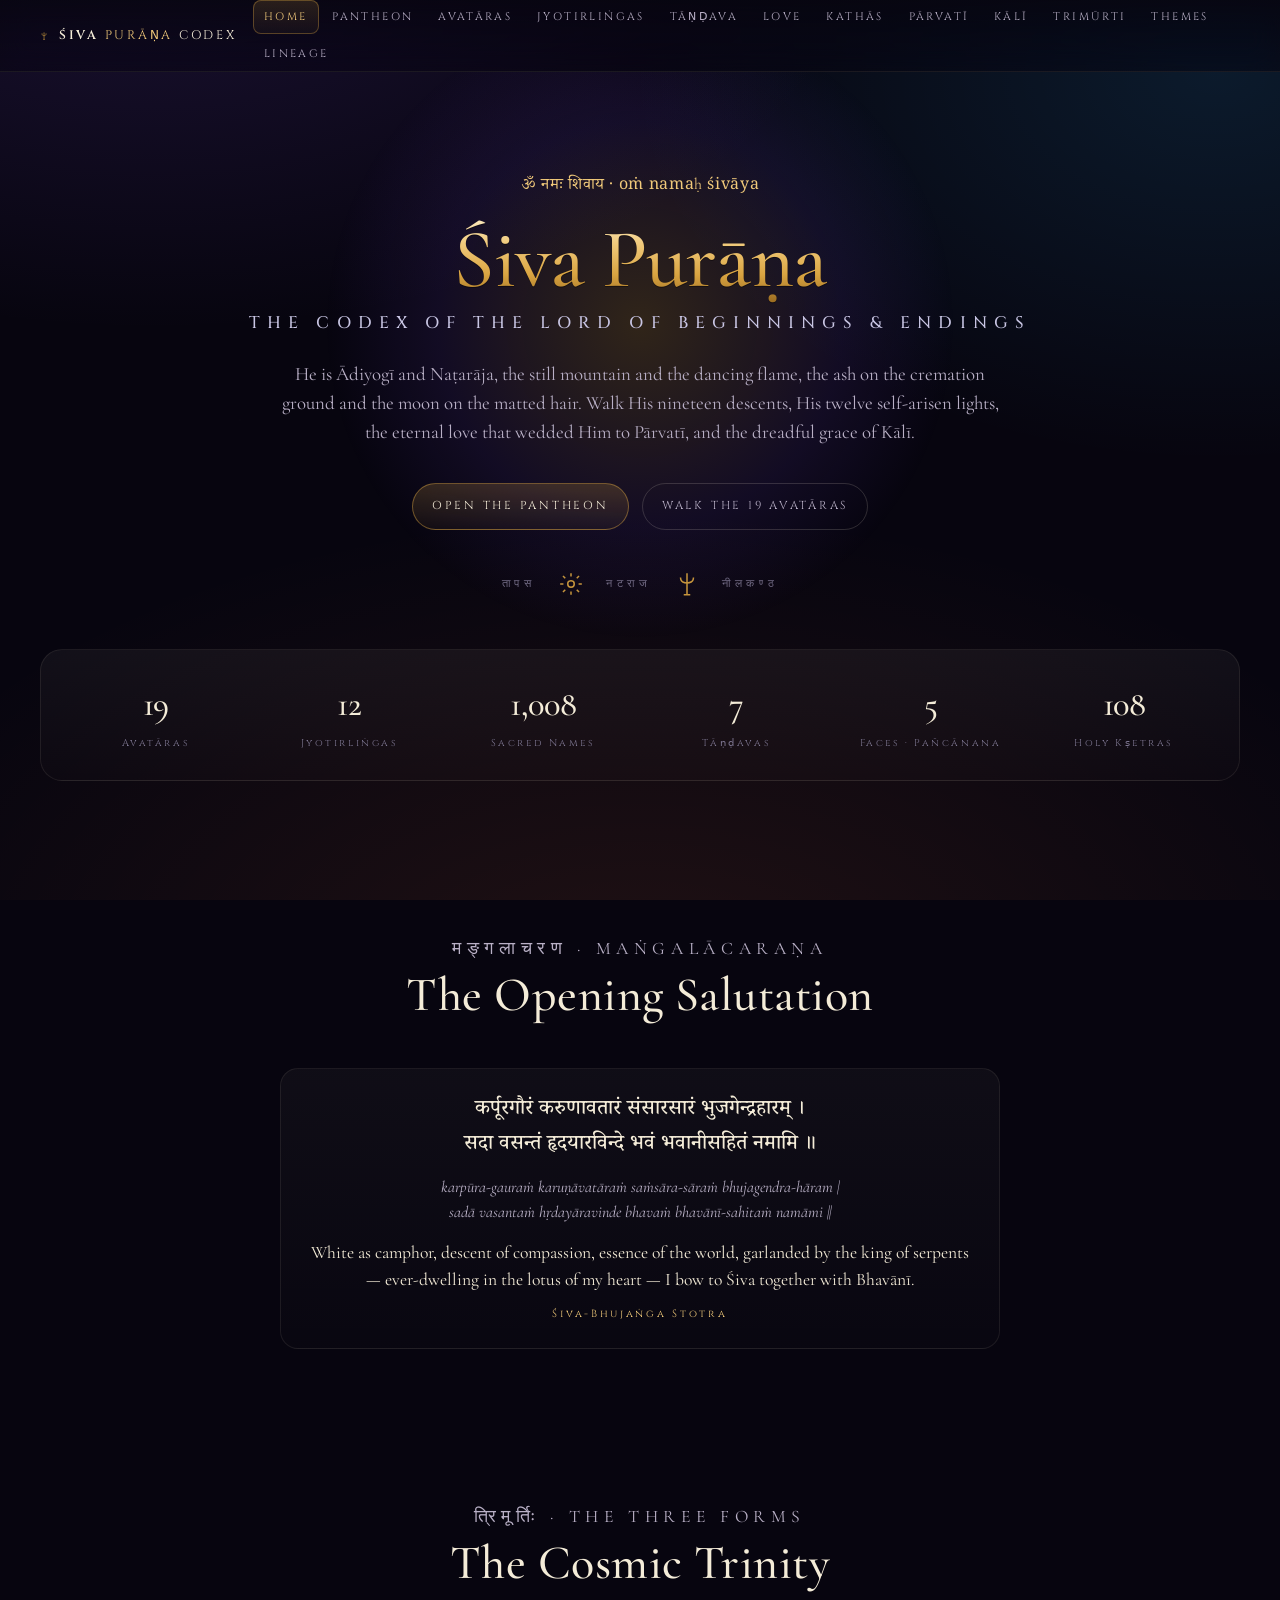
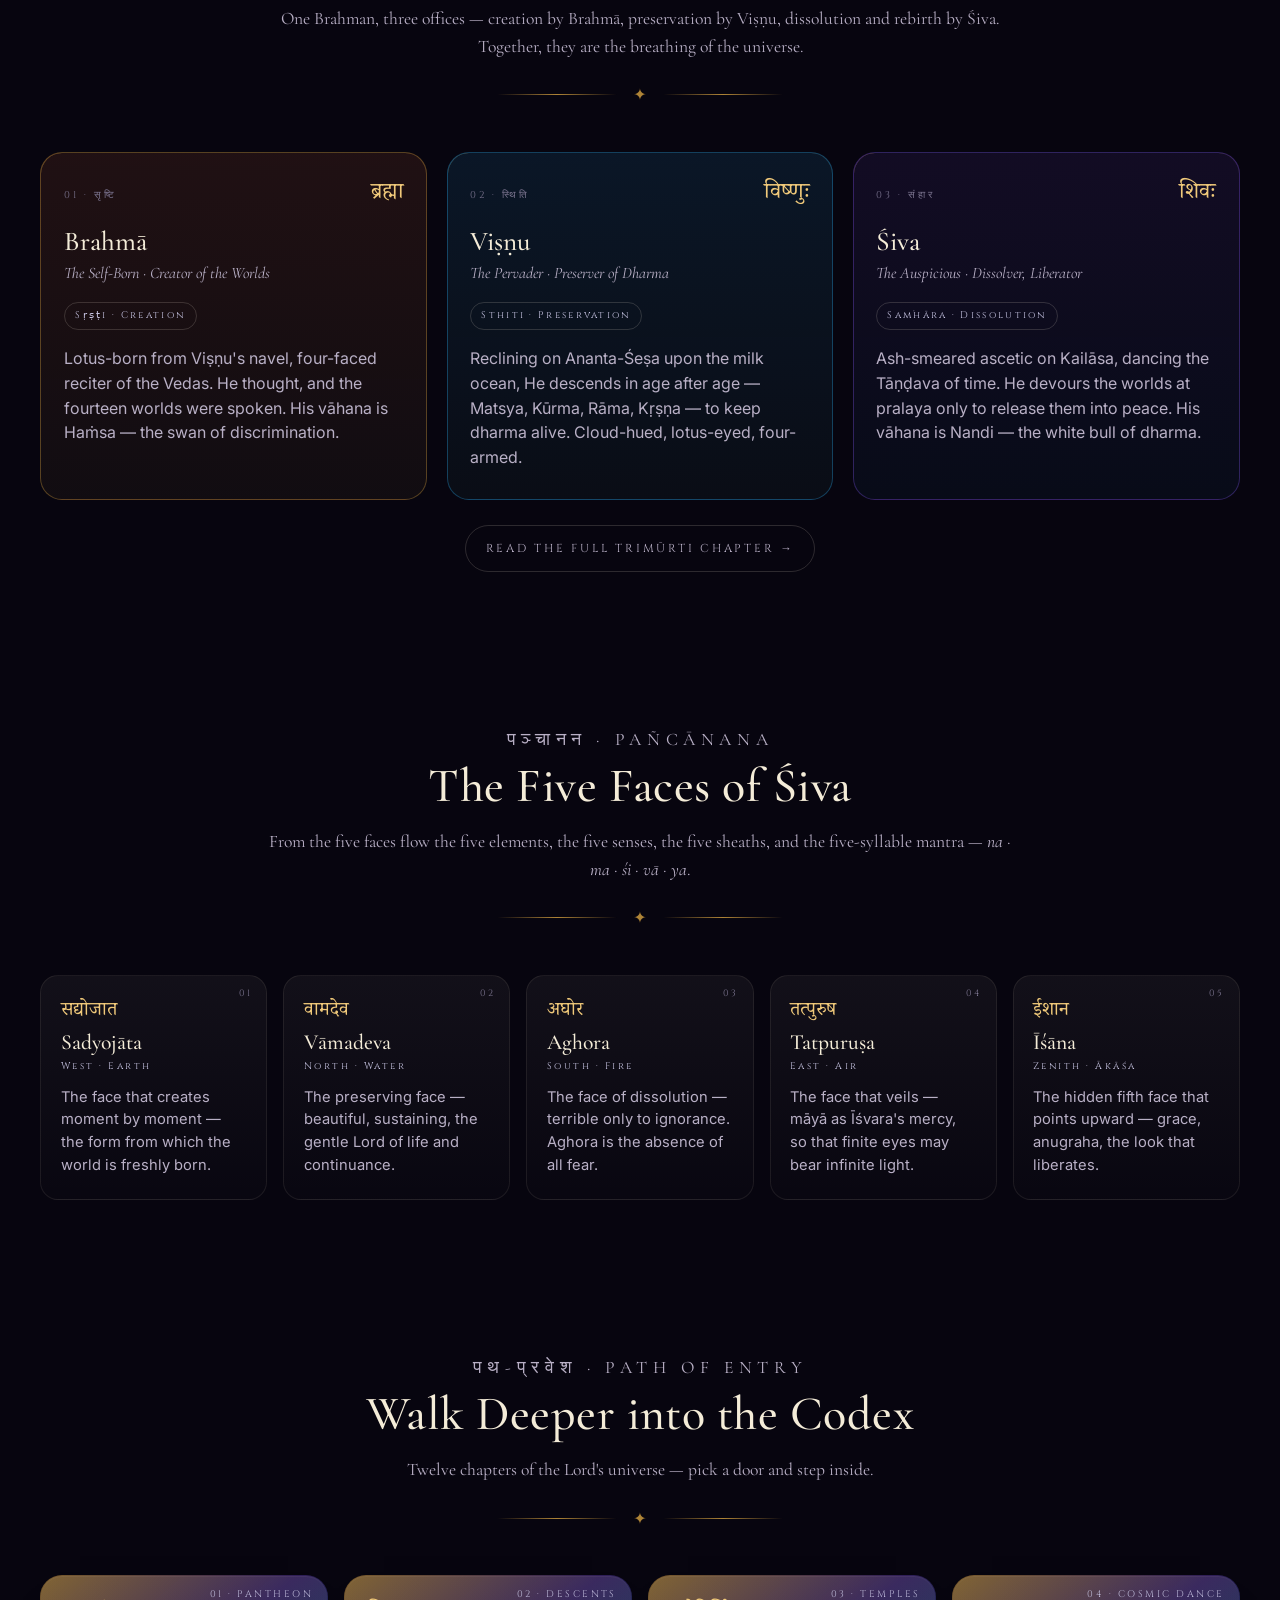
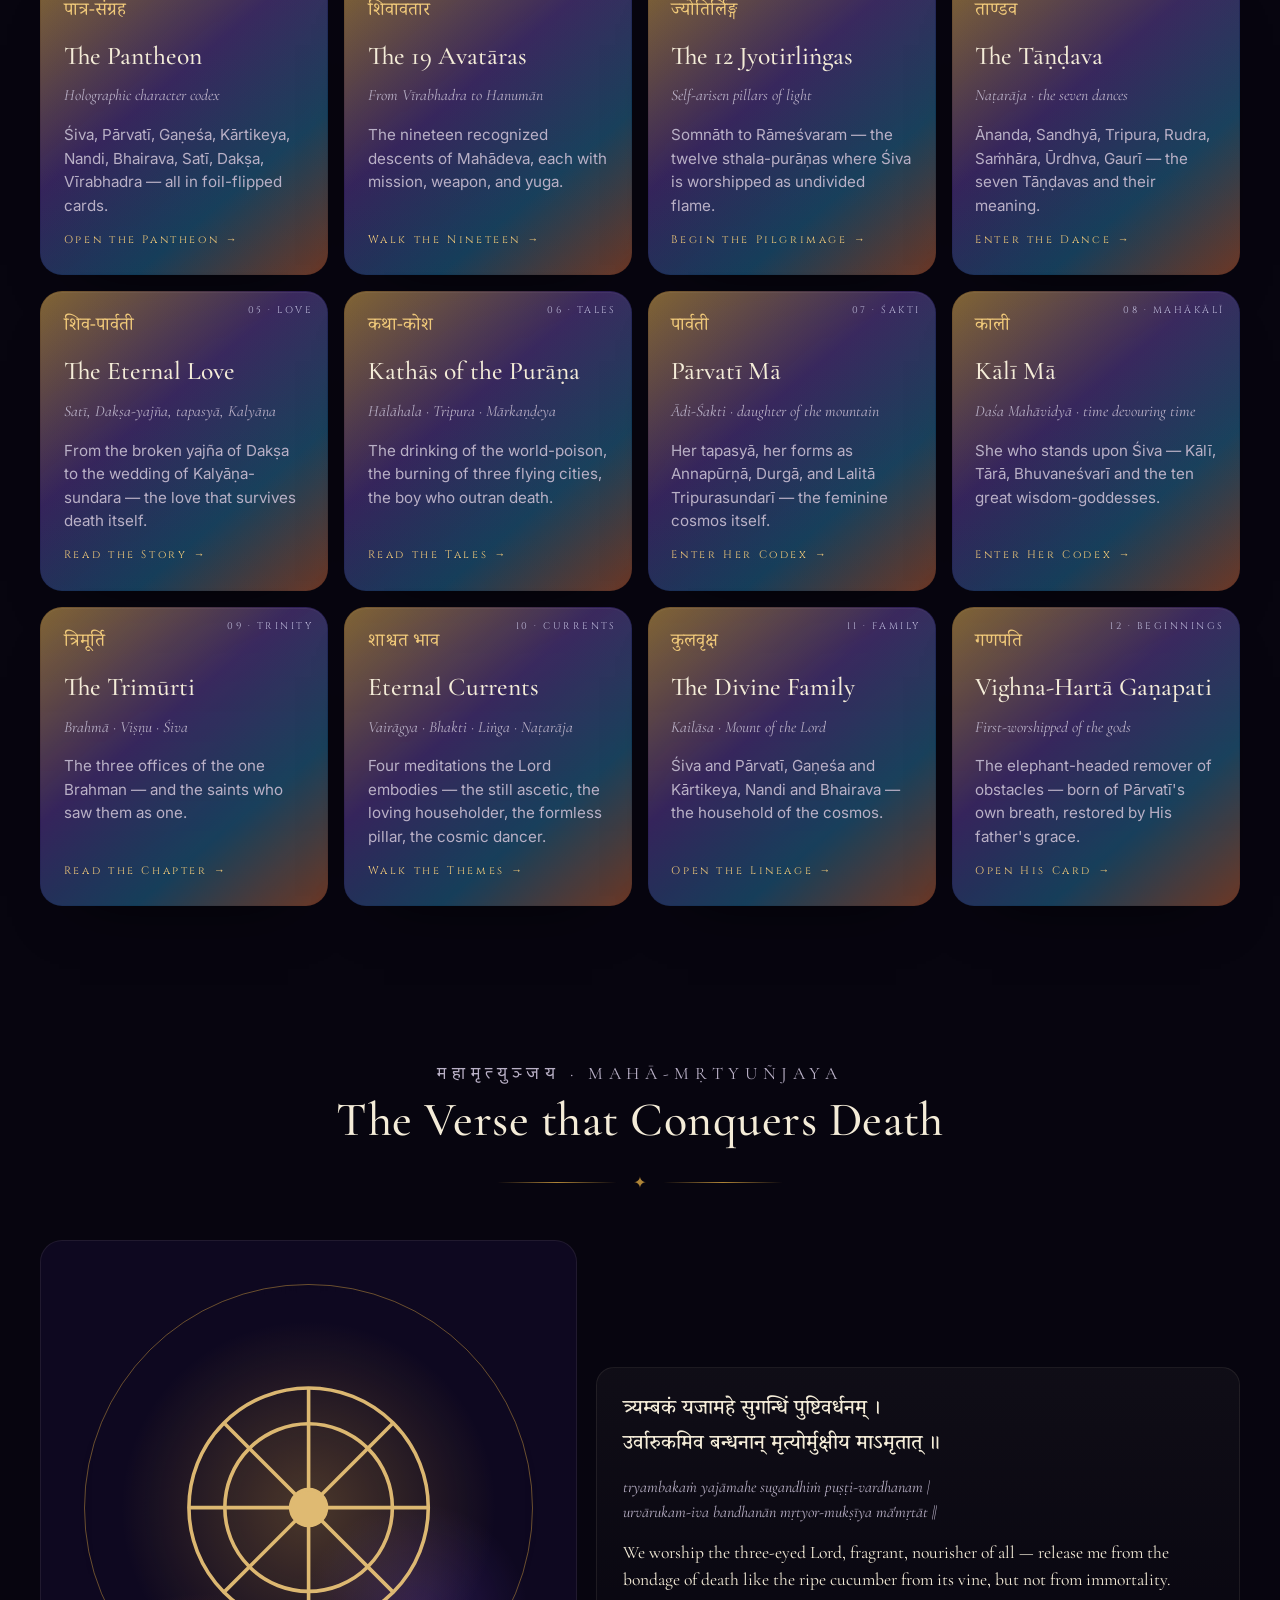
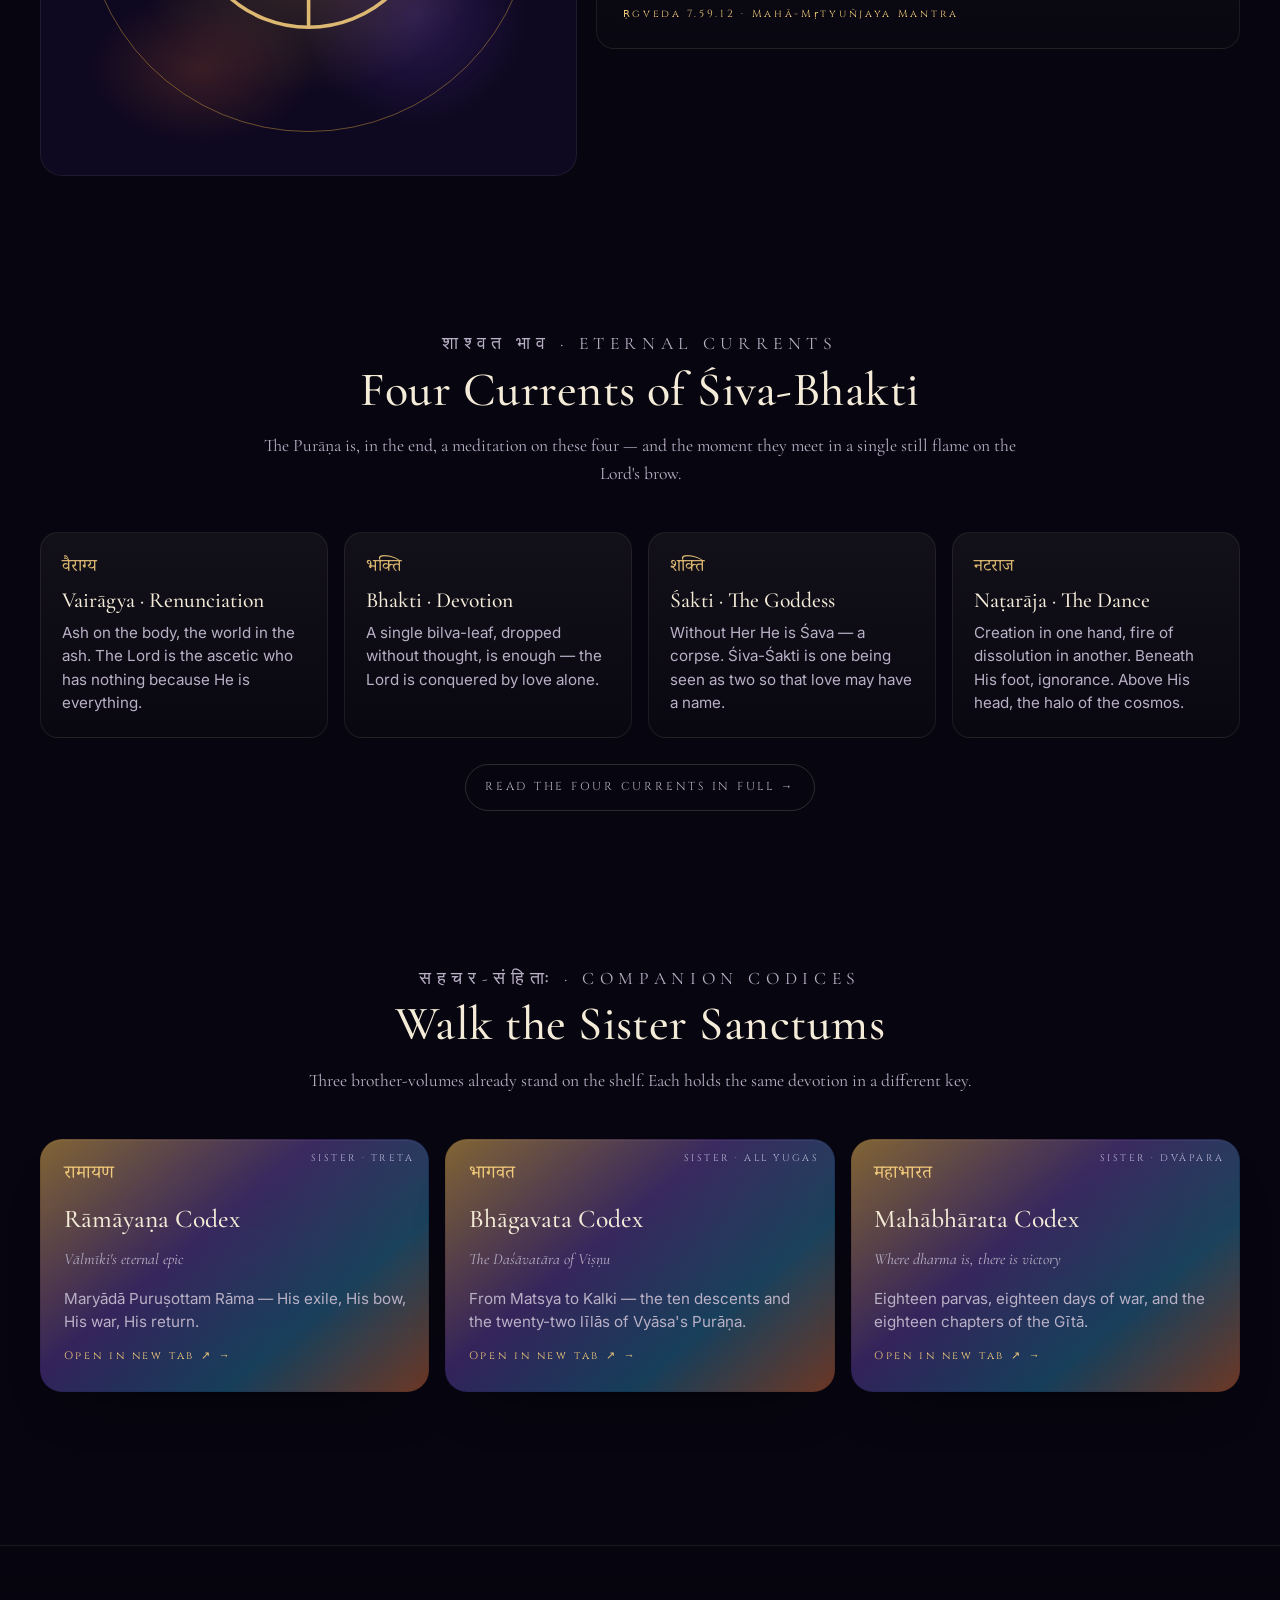
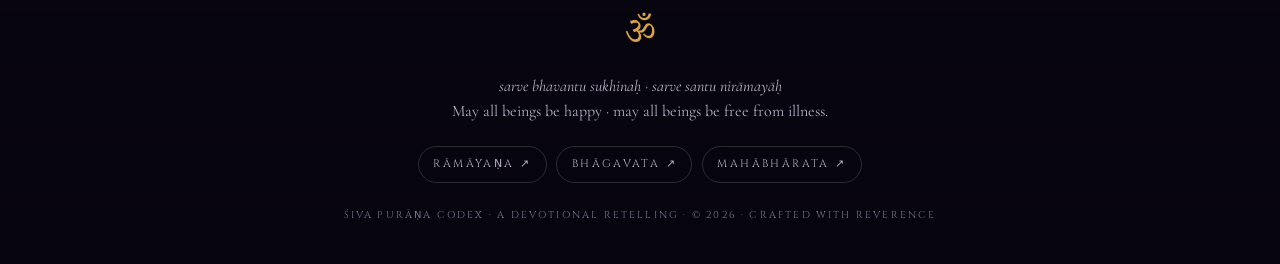
==== commit ed88a8c2: "Phase 12: polish — Themes nav backfill across 10 pages, OG/Twitter meta on all 12 pages, README rewr" ====
--- a/index.html
+++ b/index.html
@@ -7,10 +7,14 @@
   <meta name="description" content="A devotional, premium codex of Lord Śiva — the 19 avatāras, 12 Jyotirliṅgas, the Tāṇḍava, the Śiva–Pārvatī love story, the kathās of the Śiva Mahāpurāṇa, and the eternal feminine of Pārvatī and Kālī." />
   <meta name="theme-color" content="#07050f" />
 
-  <!-- Open Graph -->
+  <!-- Open Graph + Twitter -->
   <meta property="og:type" content="website" />
-  <meta property="og:title" content="Śiva Purāṇa Codex" />
-  <meta property="og:description" content="The 19 Avatāras, 12 Jyotirliṅgas, the Tāṇḍava, and the love story of Śiva and Pārvatī." />
+  <meta property="og:site_name" content="Śiva Purāṇa Codex" />
+  <meta property="og:title" content="Śiva Purāṇa Codex — Lord Śiva, Pārvatī Mā, Kālī Mā" />
+  <meta property="og:description" content="A devotional codex of Lord Śiva — 19 avatāras, 12 Jyotirliṅgas, the Tāṇḍava, the love story of Śiva–Pārvatī, the eternal feminine of Pārvatī and Kālī, and the Trimūrti." />
+  <meta name="twitter:card" content="summary" />
+  <meta name="twitter:title" content="Śiva Purāṇa Codex" />
+  <meta name="twitter:description" content="19 avatāras, 12 Jyotirliṅgas, the Tāṇḍava, and the love story of Śiva and Pārvatī." />
 
   <!-- Fonts -->
   <link rel="preconnect" href="https://fonts.googleapis.com" />
@@ -57,6 +61,7 @@
           <li><a href="parvati.html">Pārvatī</a></li>
           <li><a href="kali.html">Kālī</a></li>
           <li><a href="trimurti.html">Trimūrti</a></li>
+          <li><a href="themes.html">Themes</a></li>
           <li><a href="lineage.html">Lineage</a></li>
         </ul>
       </nav>
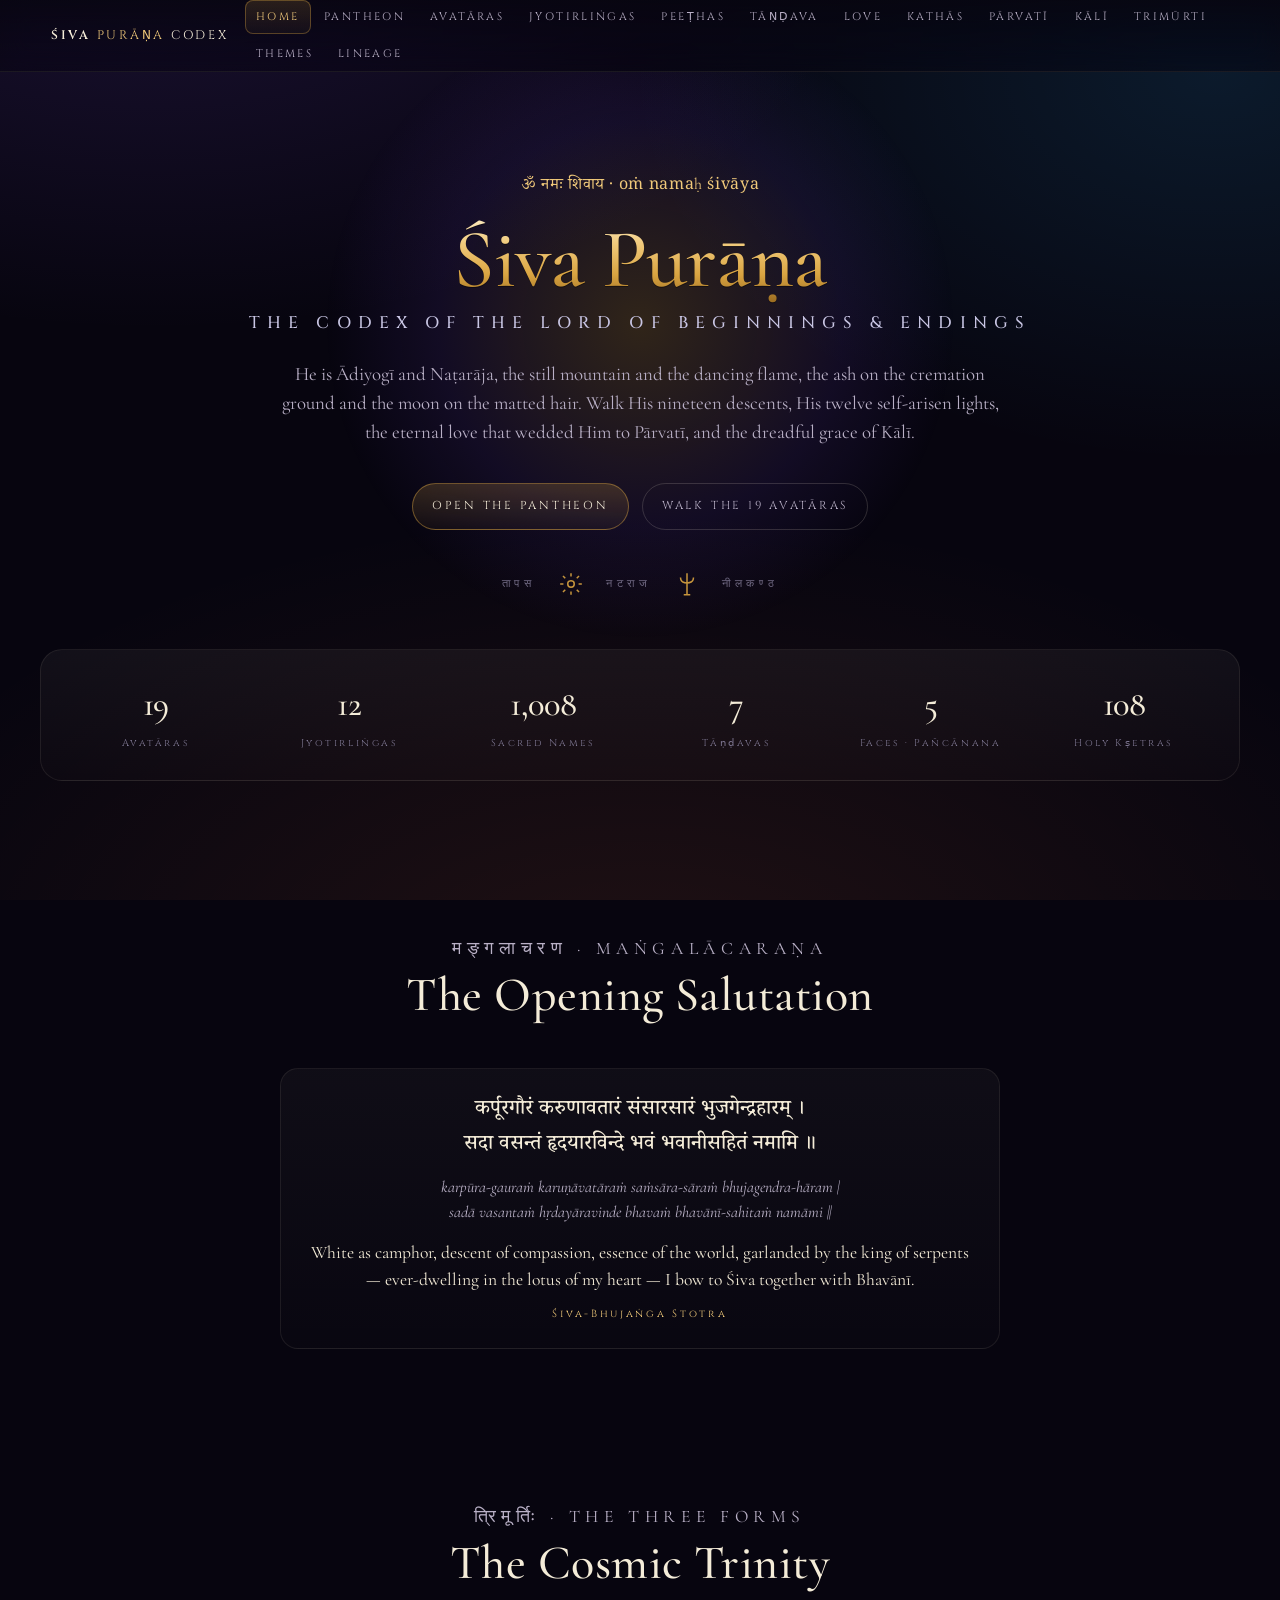
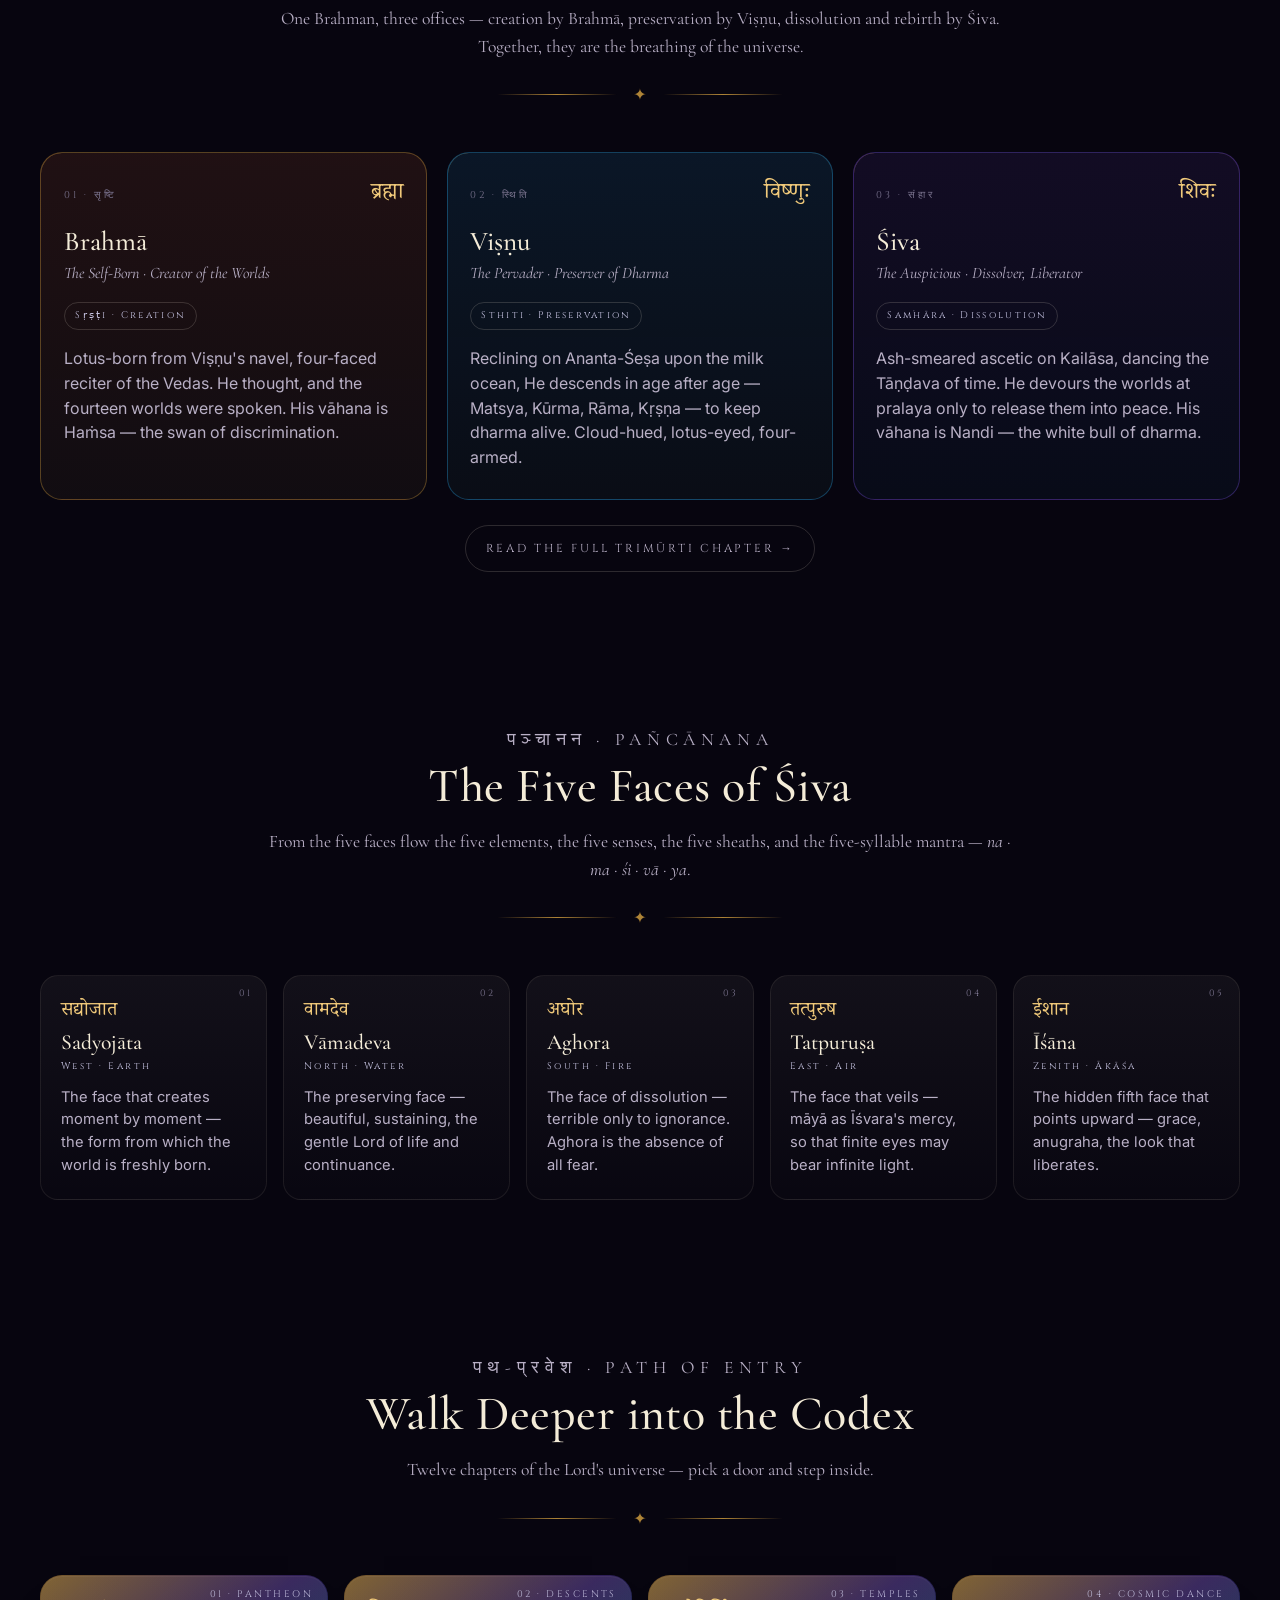
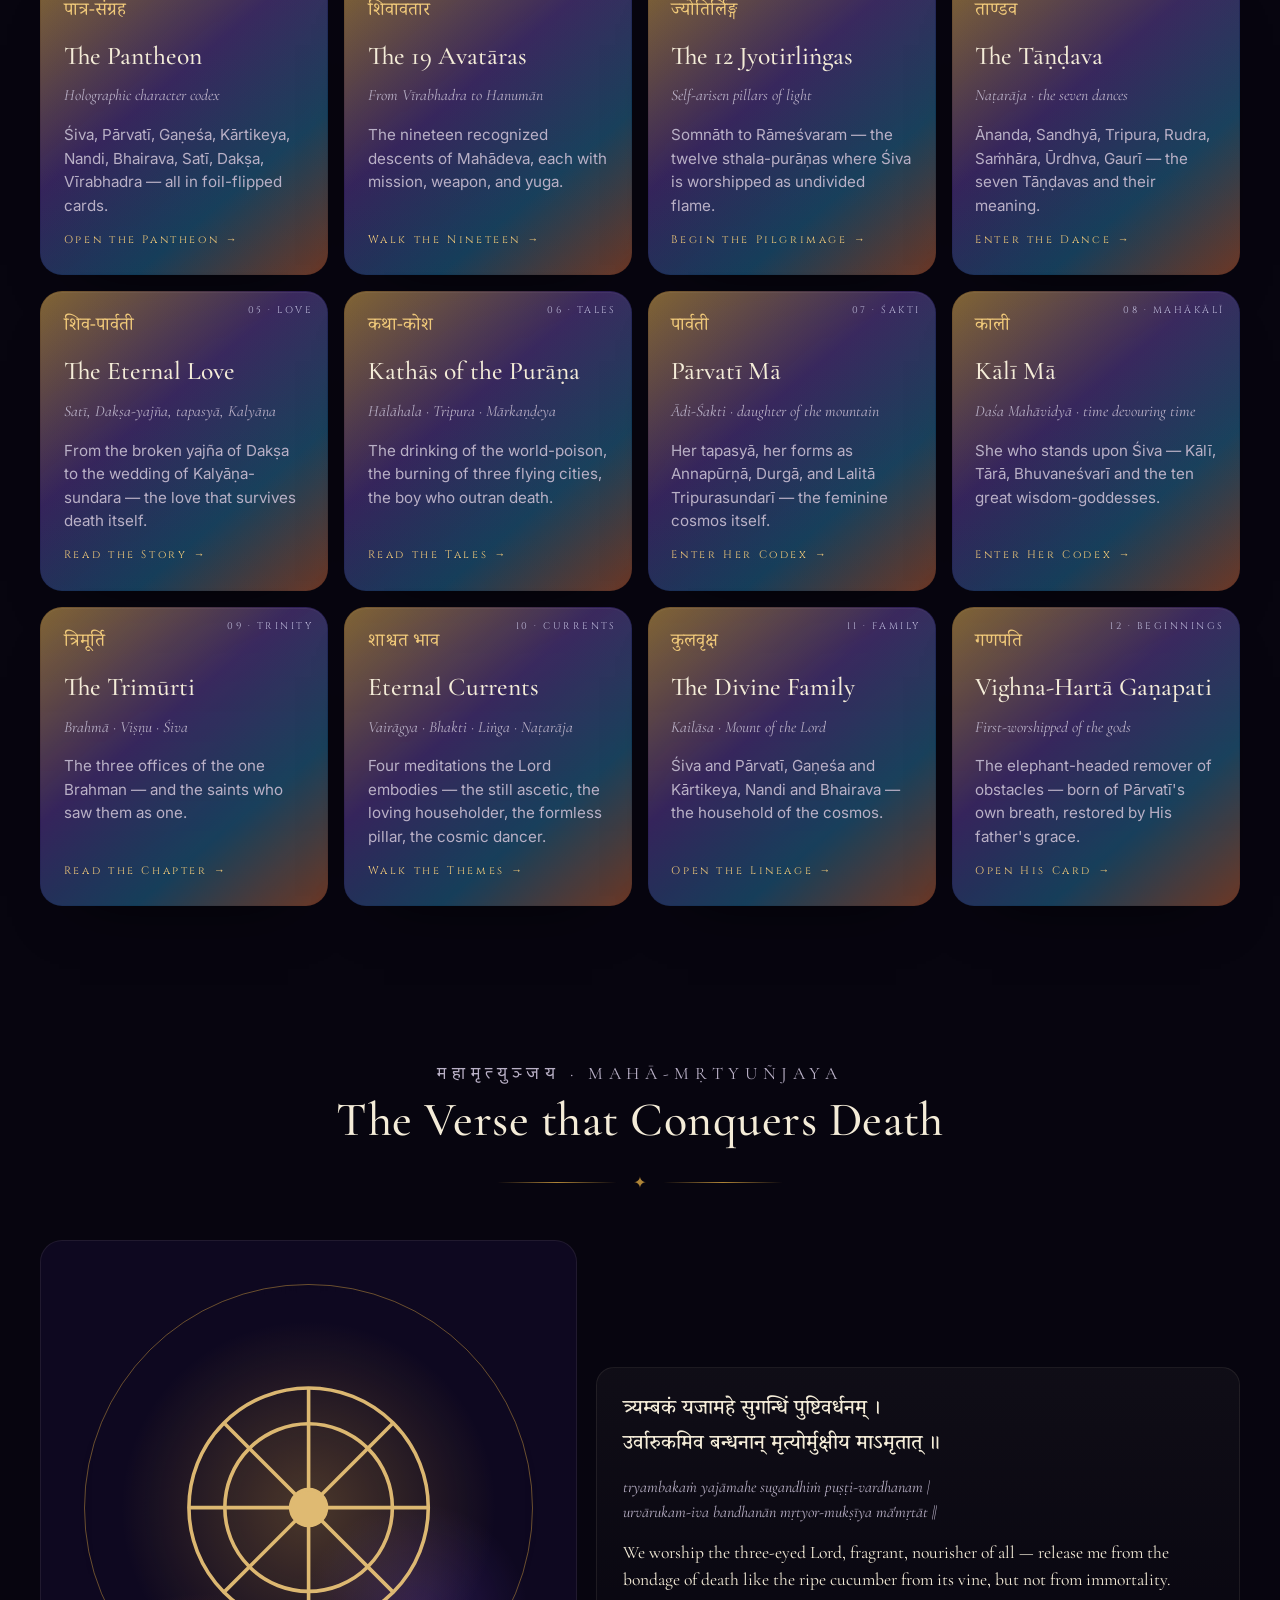
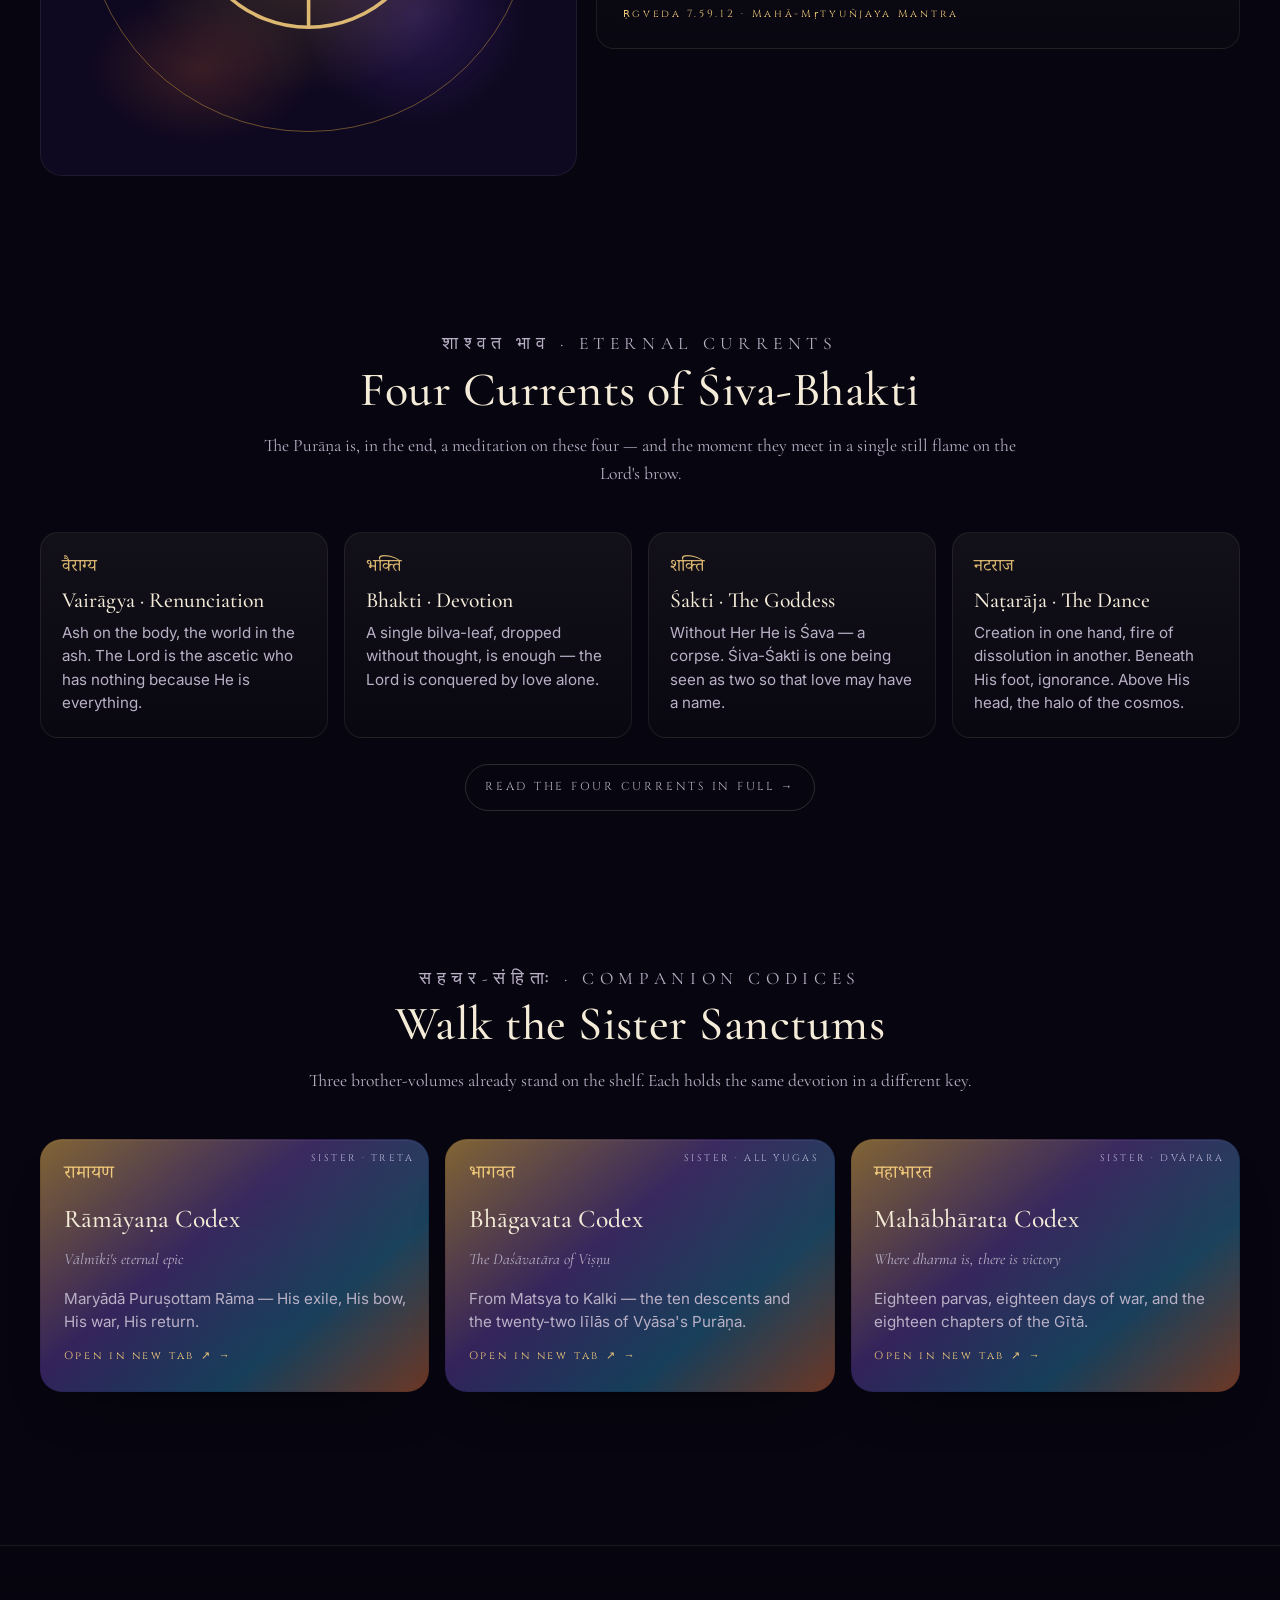
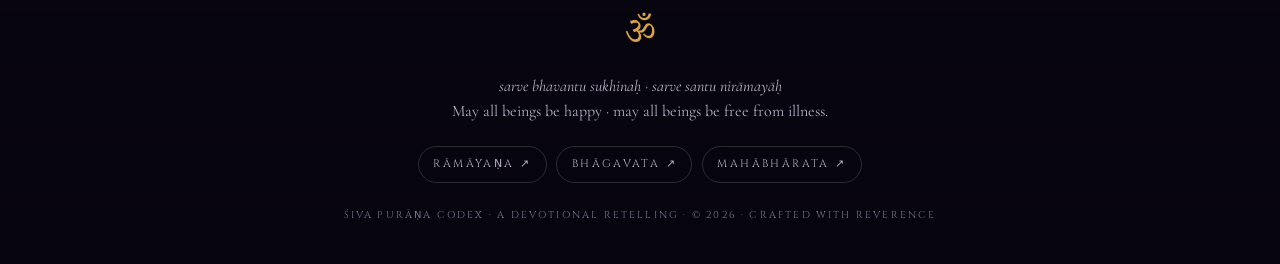
==== commit d0da7b37: "Phase 13: Add 3 birth katha-s (Ganesha, Kumara, Ayyappa) + 18 Ashtadasha Shakti Peethas page + 13-it" ====
--- a/index.html
+++ b/index.html
@@ -55,6 +55,7 @@
           <li><a href="characters.html">Pantheon</a></li>
           <li><a href="avatars.html">Avatāras</a></li>
           <li><a href="jyotirlingas.html">Jyotirliṅgas</a></li>
+          <li><a href="shakti-peethas.html">Peeṭhas</a></li>
           <li><a href="tandava.html">Tāṇḍava</a></li>
           <li><a href="love-story.html">Love</a></li>
           <li><a href="stories.html">Kathās</a></li>
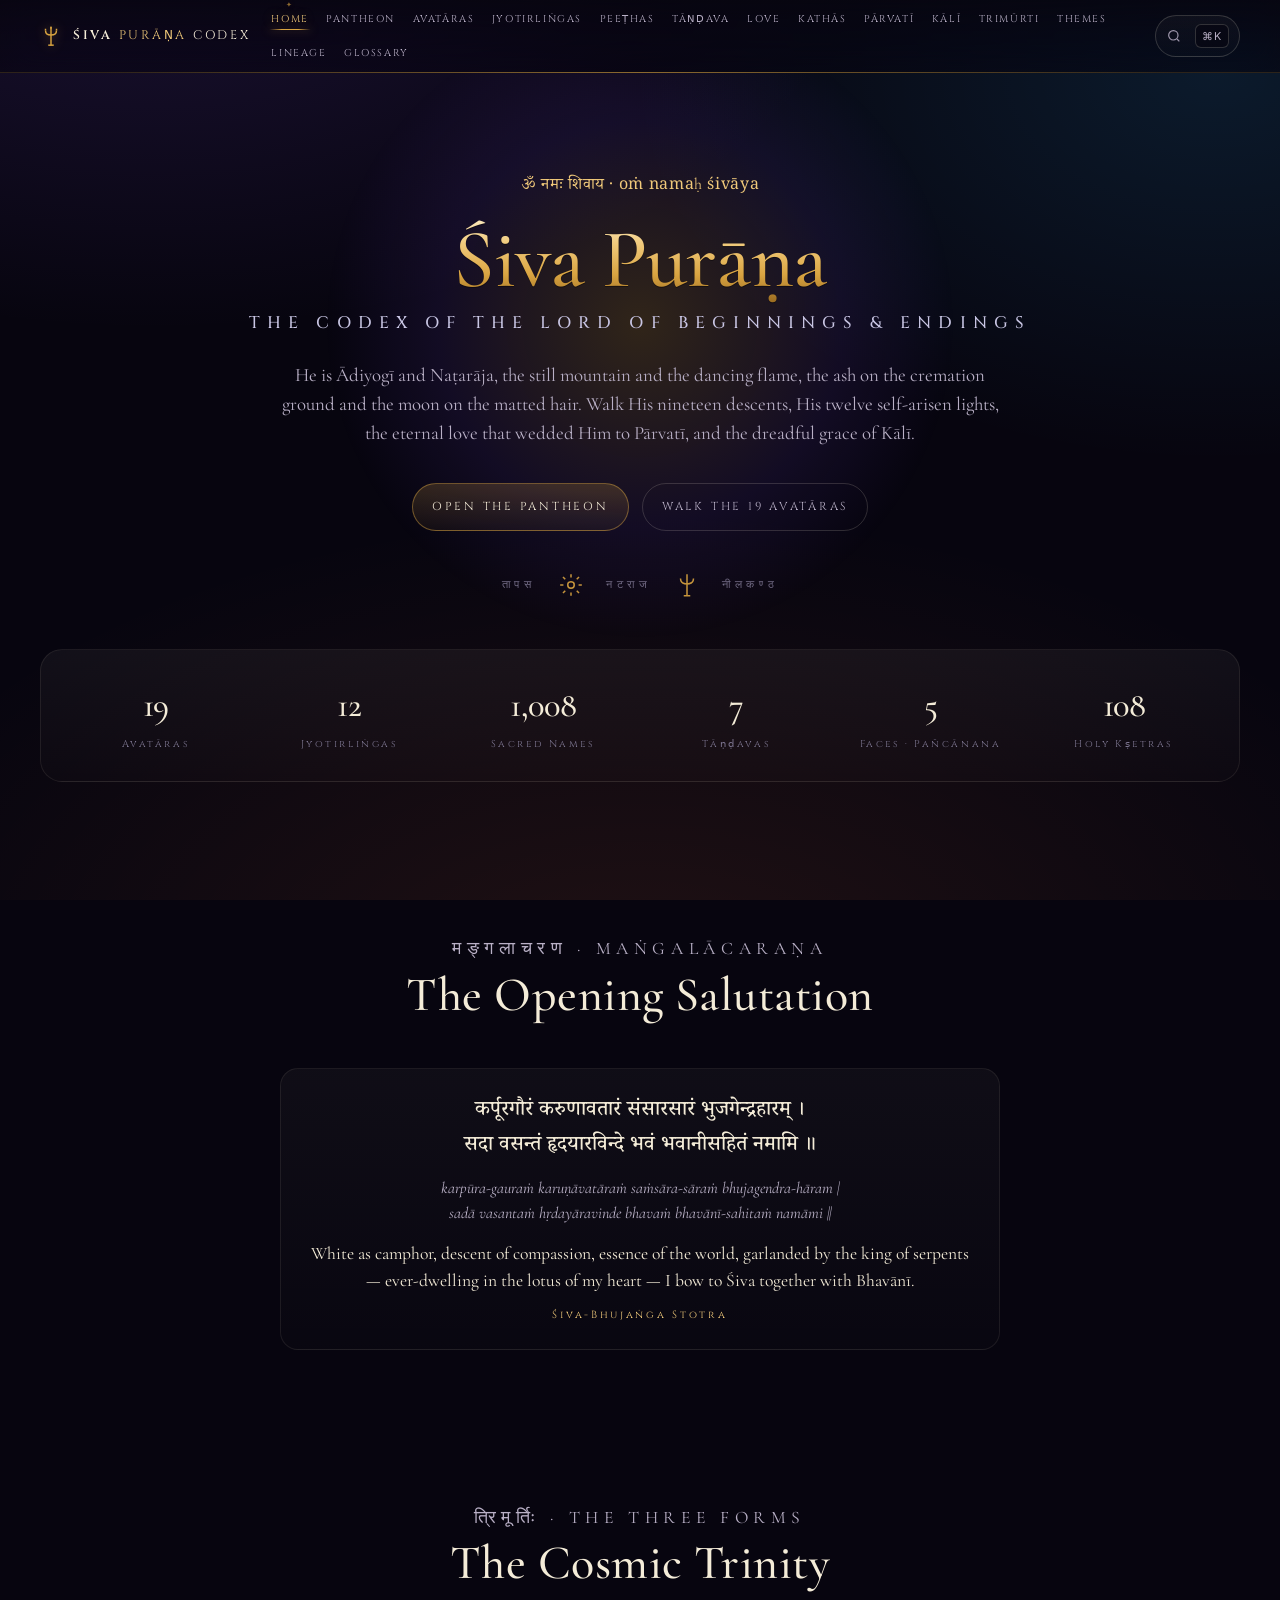
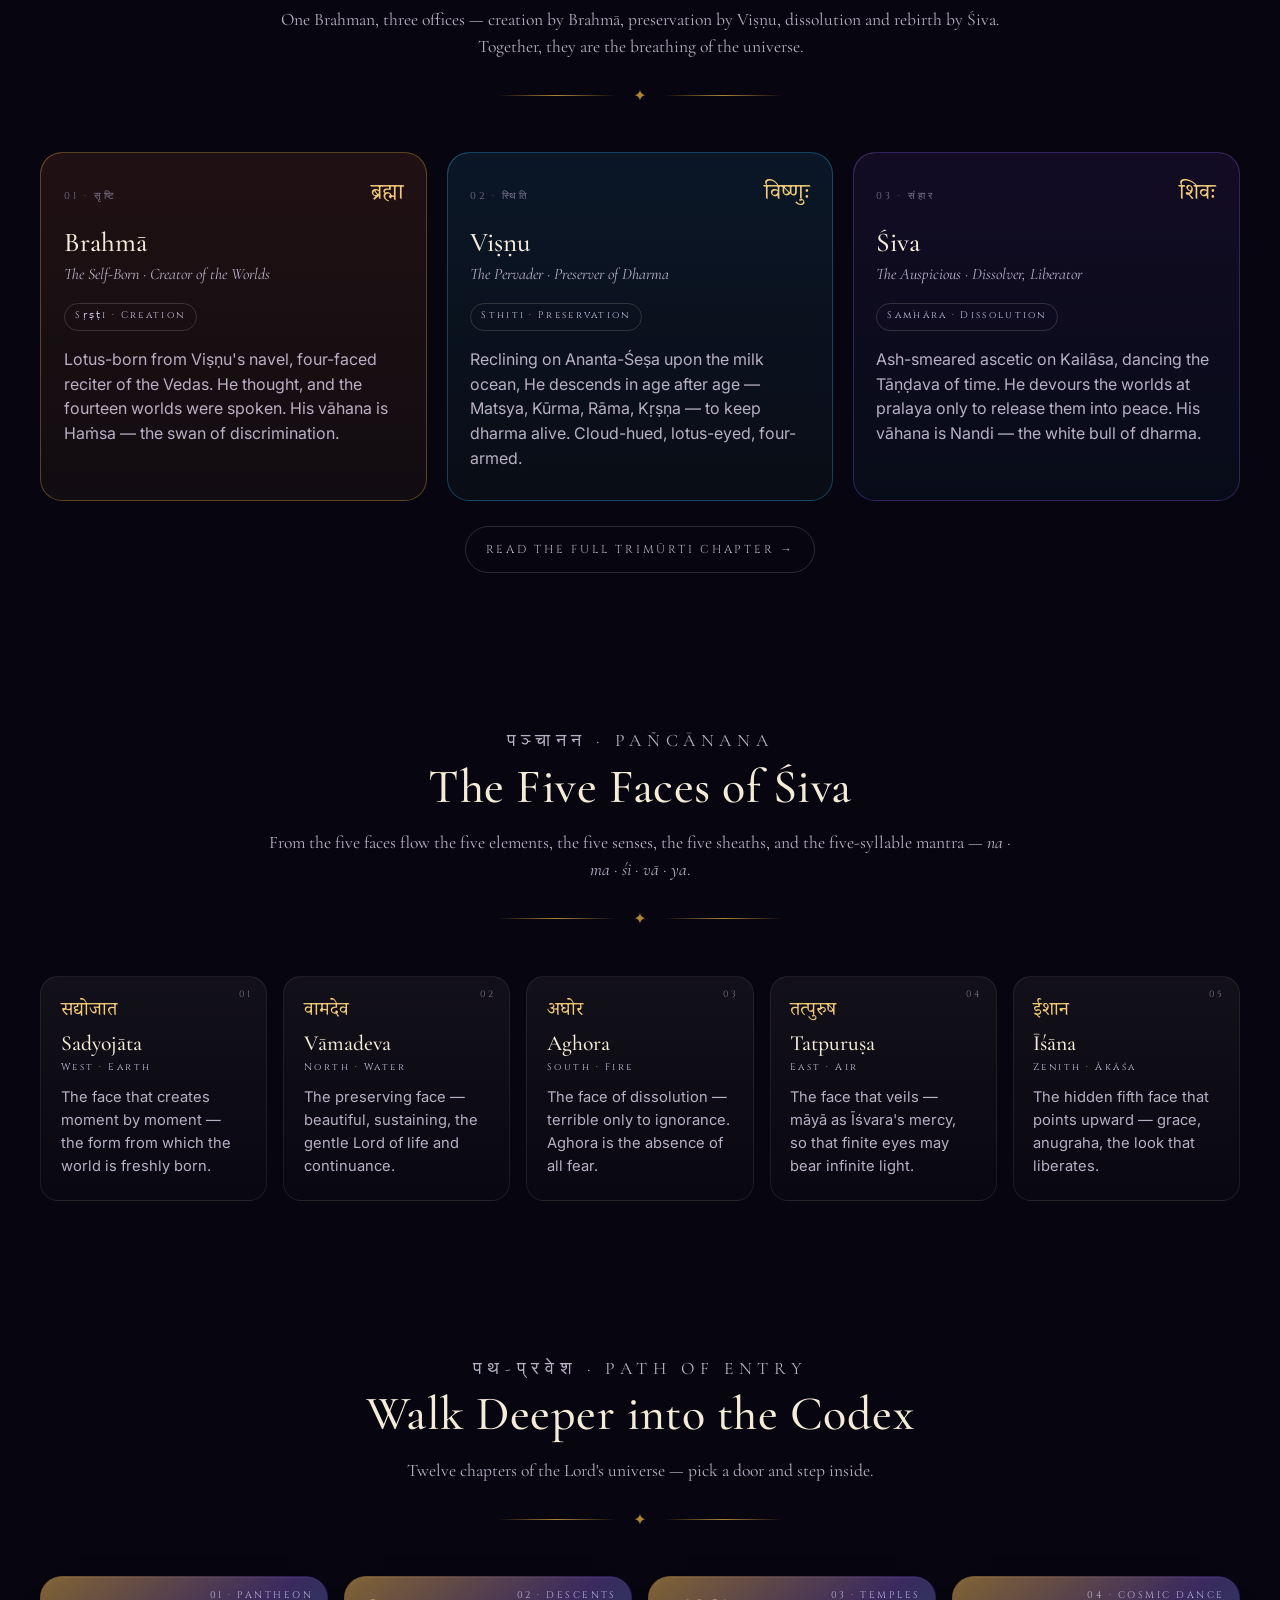
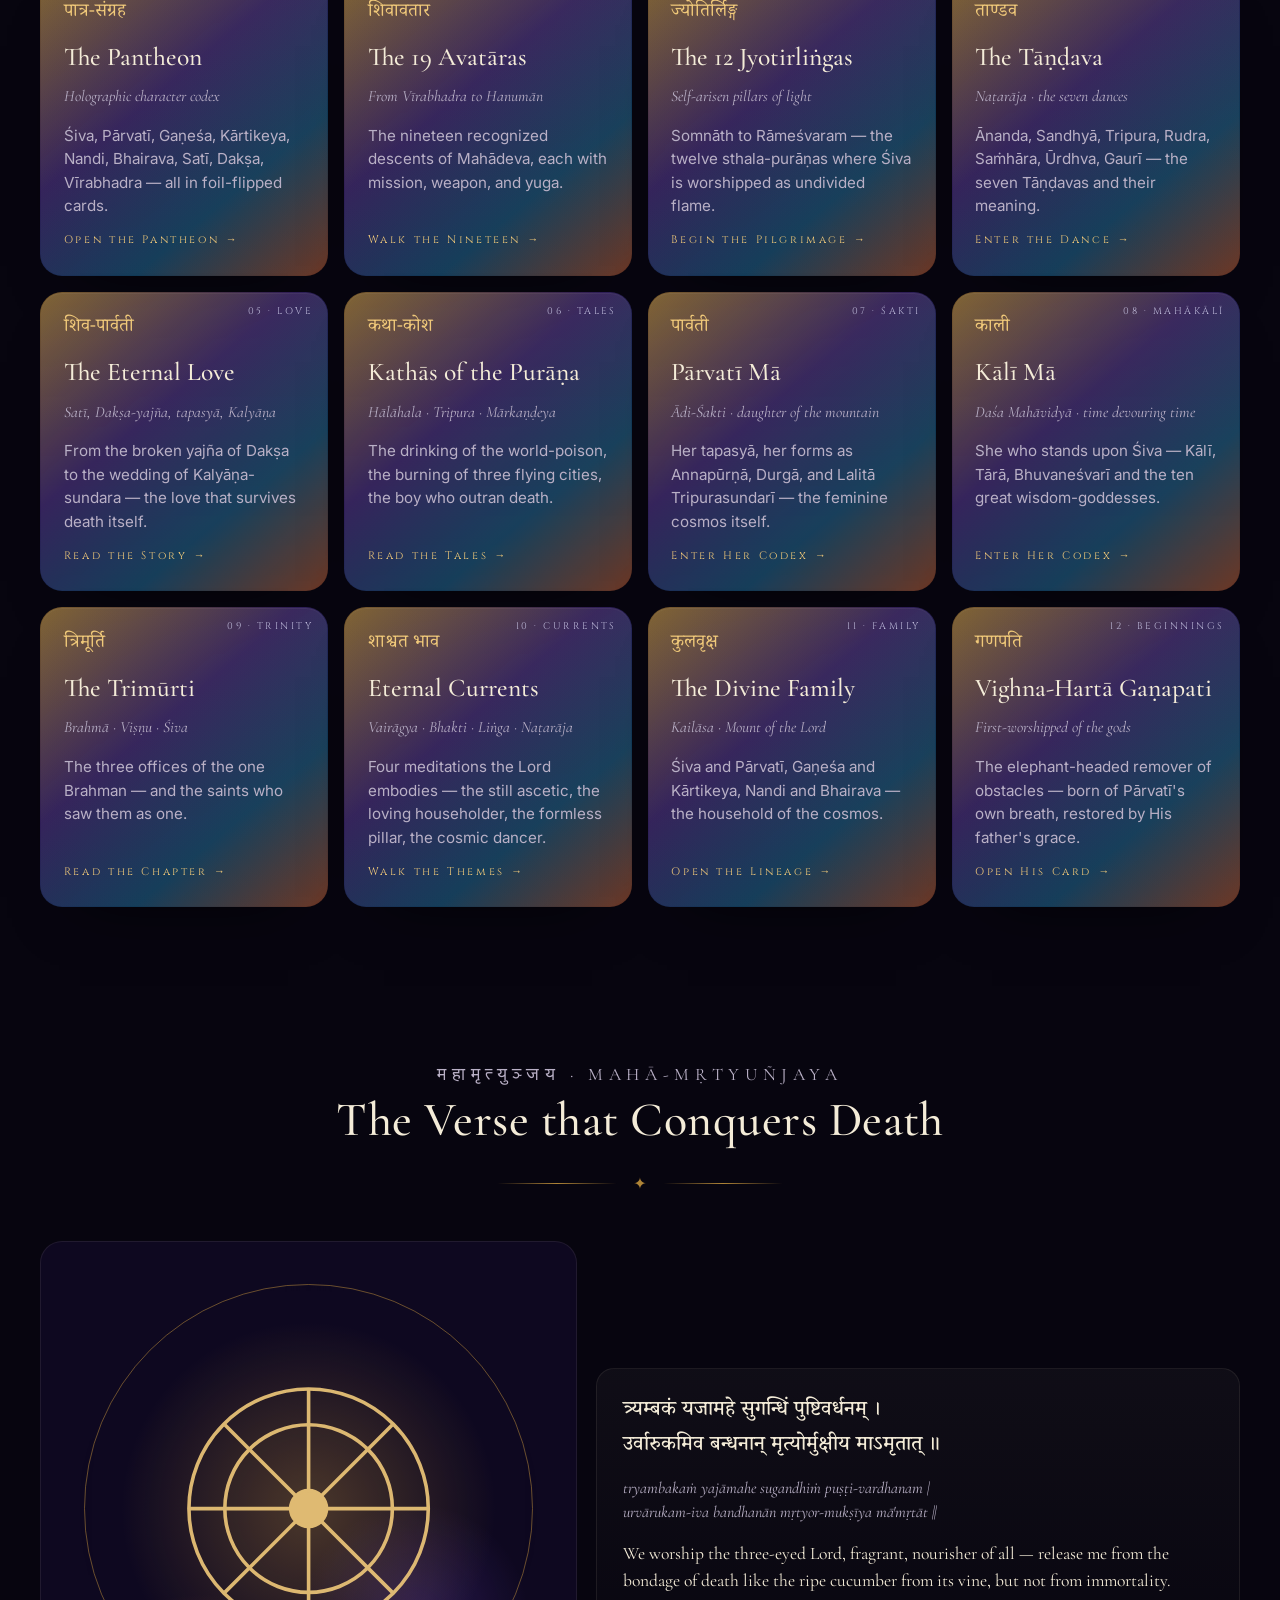
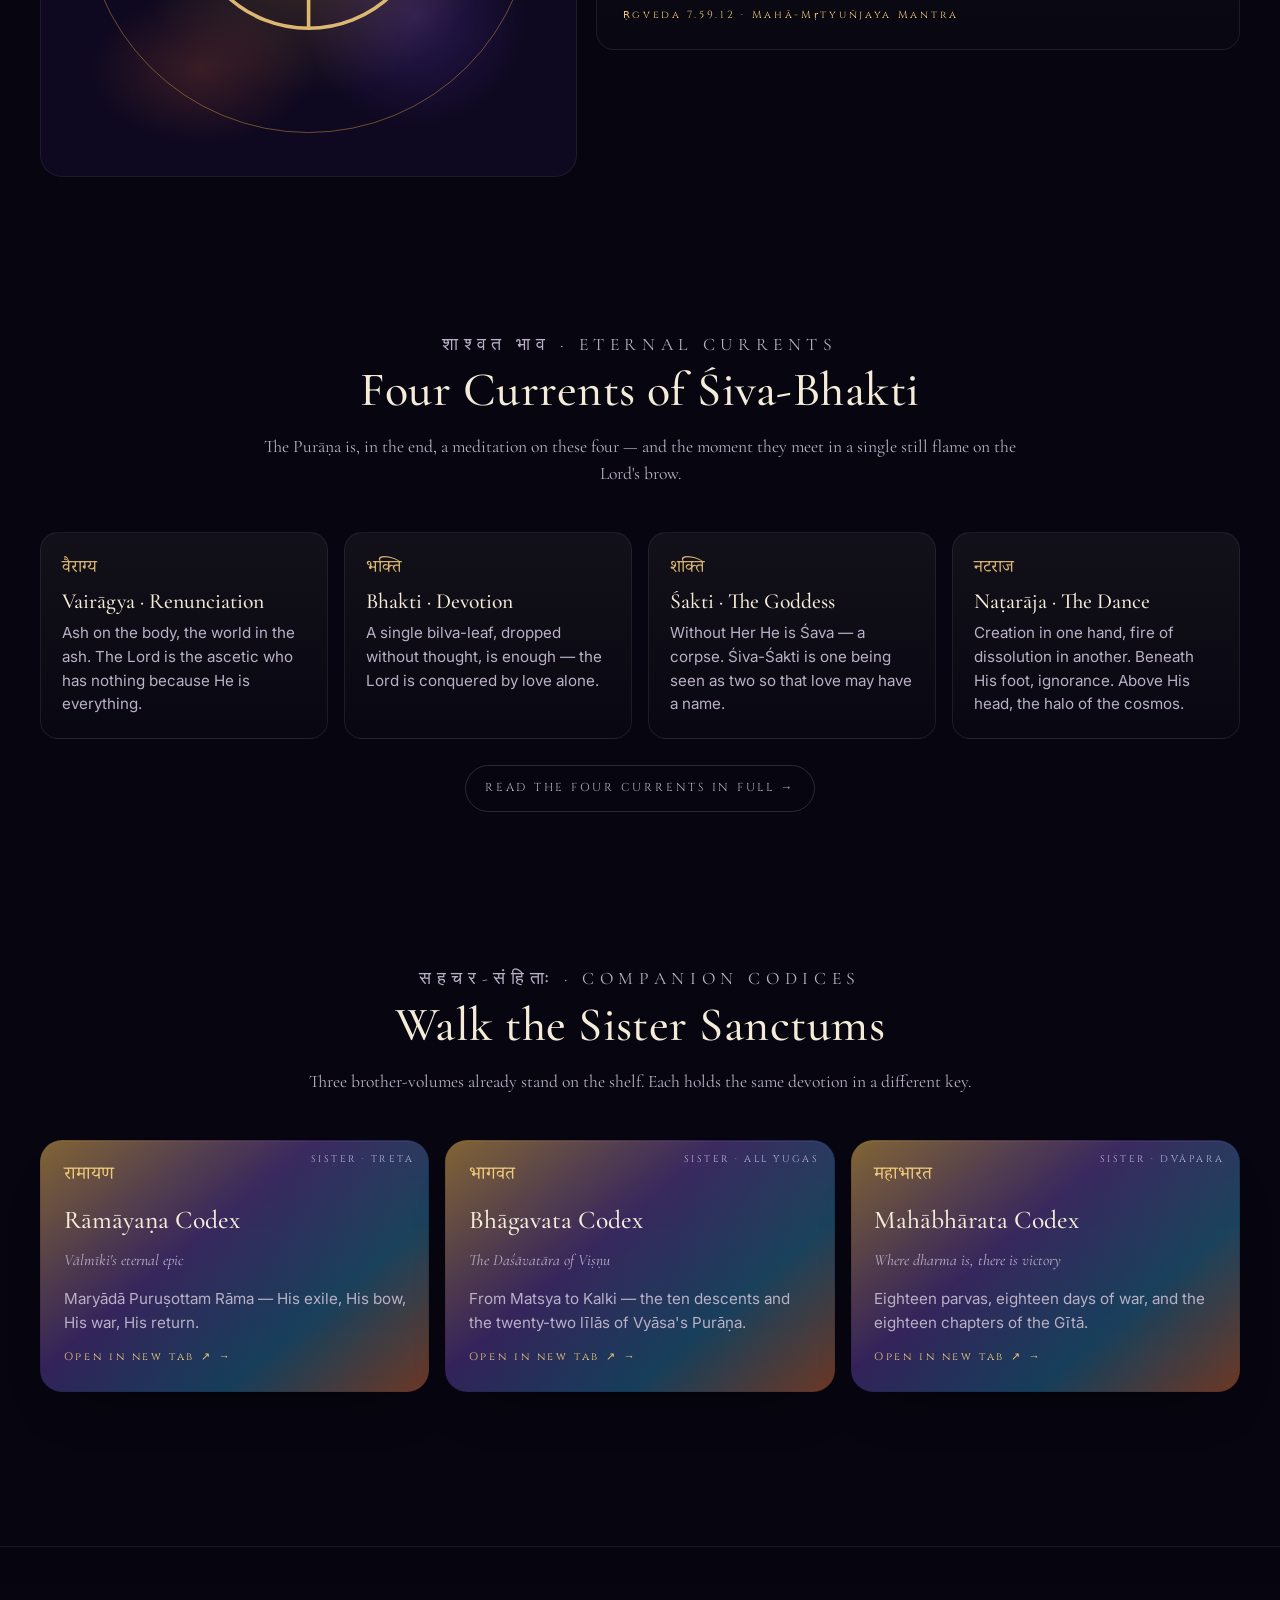
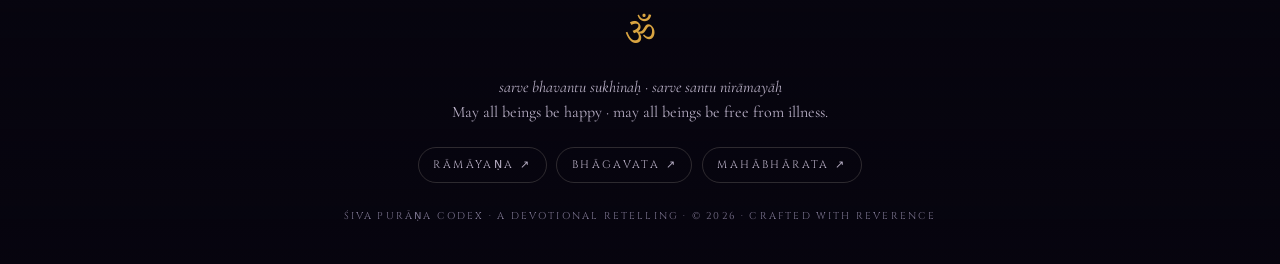
==== commit 45bd7d9a: "Phase 14: premium nav + client-side search palette + Codex Sabdakosa glossary" ====
--- a/index.html
+++ b/index.html
@@ -24,6 +24,7 @@
   <!-- Styles -->
   <link rel="stylesheet" href="assets/css/reset.css" />
   <link rel="stylesheet" href="assets/css/global.css" />
+  <link rel="stylesheet" href="assets/css/search.css" />
   <link rel="stylesheet" href="assets/css/pages/index.css" />
 </head>
 <body>
@@ -64,8 +65,17 @@
           <li><a href="trimurti.html">Trimūrti</a></li>
           <li><a href="themes.html">Themes</a></li>
           <li><a href="lineage.html">Lineage</a></li>
+          <li><a href="glossary.html">Glossary</a></li>
         </ul>
       </nav>
+
+      <button class="search-btn" type="button" data-search-open aria-label="Search the codex" title="Press / or Ctrl+K">
+        <svg viewBox="0 0 24 24" fill="none" stroke="currentColor" stroke-width="1.8" aria-hidden="true">
+          <circle cx="11" cy="11" r="7"/><path d="m20 20-3.5-3.5"/>
+        </svg>
+        <span class="search-btn__label">Search</span>
+        <kbd class="search-btn__key">⌘K</kbd>
+      </button>
     </div>
   </header>
 
@@ -527,5 +537,6 @@
   </footer>
 
   <script src="assets/js/main.js" defer></script>
+  <script src="assets/js/search.js" defer></script>
 </body>
 </html>
--- a/assets/css/global.css
+++ b/assets/css/global.css
@@ -168,17 +168,30 @@
   background: linear-gradient(90deg, transparent, var(--gold-trishul), transparent);
 }
 
-/* ---------- 5. Header / Navigation ---------- */
+/* ---------- 5. Header / Premium Navigation ---------- */
 .site-header {
   position: sticky; top: 0; z-index: 50;
-  backdrop-filter: blur(14px) saturate(140%);
-  -webkit-backdrop-filter: blur(14px) saturate(140%);
-  background: linear-gradient(180deg, rgba(7,5,15,.85), rgba(7,5,15,.55));
-  border-bottom: 1px solid var(--border-faint);
+  backdrop-filter: blur(18px) saturate(150%);
+  -webkit-backdrop-filter: blur(18px) saturate(150%);
+  background: linear-gradient(180deg, rgba(7,5,15,.88), rgba(7,5,15,.62));
+  border-bottom: 1px solid rgba(217,164,65,.18);
+  isolation: isolate;
+}
+/* gold hairline glow at bottom of header */
+.site-header::after {
+  content: "";
+  position: absolute; left: 0; right: 0; bottom: -1px; height: 1px;
+  background: linear-gradient(90deg,
+    transparent 0%,
+    rgba(217,164,65,0) 8%,
+    rgba(217,164,65,.55) 50%,
+    rgba(217,164,65,0) 92%,
+    transparent 100%);
+  pointer-events: none;
 }
 .site-header .shell {
-  display: flex; align-items: center; gap: 1rem;
-  min-height: 64px;
+  display: flex; align-items: center; gap: .8rem;
+  min-height: 72px;
 }
 
 .brand {
@@ -188,42 +201,121 @@
   font-size: .78rem;
   text-transform: uppercase;
   color: var(--ash-vibhuti);
-}
-.brand .trishul { width: 22px; height: 22px; color: var(--gold-trishul); }
+  flex-shrink: 0;
+  position: relative;
+}
+.brand .trishul {
+  width: 22px; height: 22px;
+  color: var(--gold-trishul);
+  filter: drop-shadow(0 0 6px rgba(217,164,65,.45));
+}
 .brand strong { font-weight: 600; }
 .brand em { font-style: normal; color: var(--gold-soft); }
 
+/* nav-toggle (mobile) */
 .nav-toggle {
-  margin-left: auto;
-  width: 40px; height: 40px;
+  width: 42px; height: 42px;
   display: none;
   align-items: center; justify-content: center;
-  border: 1px solid var(--border-soft); border-radius: 10px;
-  color: var(--ash-vibhuti);
-}
+  border: 1px solid rgba(244,236,216,.18);
+  border-radius: 10px;
+  background: linear-gradient(180deg, rgba(244,236,216,.04), rgba(244,236,216,.012));
+  color: var(--ash-vibhuti);
+  transition: border-color .25s var(--ease), color .25s var(--ease);
+}
+.nav-toggle:hover { border-color: var(--gold-trishul); color: var(--gold-trishul); }
 .nav-toggle svg { width: 20px; height: 20px; }
 
+/* primary nav */
 .site-nav { margin-left: auto; }
 .site-nav ul {
-  list-style: none; display: flex; align-items: center; gap: .15rem;
+  list-style: none;
+  display: flex; align-items: center;
+  gap: .1rem;
   flex-wrap: wrap;
 }
 .site-nav a {
+  position: relative;
   display: inline-block;
   font-family: var(--ff-caps);
-  font-size: .68rem;
-  letter-spacing: .22em;
+  font-size: .66rem;
+  letter-spacing: .20em;
   text-transform: uppercase;
-  padding: .55rem .7rem;
-  border-radius: 8px;
+  padding: .65rem .65rem .55rem;
   color: var(--ash-mute);
-  transition: color .25s var(--ease), background .25s var(--ease);
-}
-.site-nav a:hover { color: var(--ash-vibhuti); background: var(--surface-glass); }
+  transition: color .28s var(--ease);
+}
+/* hairline underline that grows on hover */
+.site-nav a::after {
+  content: "";
+  position: absolute;
+  left: 50%; right: 50%; bottom: .35rem;
+  height: 1px;
+  background: linear-gradient(90deg, transparent, var(--gold-trishul), transparent);
+  transition: left .35s var(--ease), right .35s var(--ease), opacity .25s var(--ease);
+  opacity: 0;
+}
+.site-nav a:hover {
+  color: var(--ash-vibhuti);
+}
+.site-nav a:hover::after {
+  left: .35rem; right: .35rem; opacity: .9;
+}
 .site-nav a[aria-current="page"] {
   color: var(--gold-soft);
-  background: linear-gradient(180deg, rgba(217,164,65,.16), rgba(217,164,65,.04));
-  box-shadow: inset 0 0 0 1px rgba(217,164,65,.35);
+  text-shadow: 0 0 12px rgba(217,164,65,.35);
+}
+.site-nav a[aria-current="page"]::after {
+  left: .35rem; right: .35rem; opacity: 1;
+  height: 1px;
+  background: linear-gradient(90deg, transparent, var(--gold-trishul) 30%, var(--gold-trishul) 70%, transparent);
+  box-shadow: 0 0 8px rgba(217,164,65,.6);
+}
+/* tiny star marker before active item */
+.site-nav a[aria-current="page"]::before {
+  content: "✦";
+  position: absolute;
+  left: 50%;
+  top: -2px;
+  transform: translateX(-50%);
+  font-size: .42rem;
+  color: var(--gold-trishul);
+  opacity: .65;
+}
+
+/* ---------- 5b. Search trigger button ---------- */
+.search-btn {
+  display: inline-flex; align-items: center; gap: .55rem;
+  padding: .5rem .85rem .5rem .7rem;
+  border: 1px solid rgba(244,236,216,.18);
+  border-radius: var(--radius-pill);
+  background: linear-gradient(180deg, rgba(244,236,216,.04), rgba(244,236,216,.012));
+  color: var(--ash-mute);
+  font-family: var(--ff-ui);
+  font-size: .82rem;
+  letter-spacing: .02em;
+  cursor: pointer;
+  flex-shrink: 0;
+  transition: border-color .25s var(--ease), color .25s var(--ease), background .25s var(--ease);
+}
+.search-btn:hover {
+  color: var(--ash-vibhuti);
+  border-color: var(--gold-trishul);
+  background: linear-gradient(180deg, rgba(217,164,65,.10), rgba(217,164,65,.02));
+}
+.search-btn svg { width: 16px; height: 16px; opacity: .85; }
+.search-btn__label { display: inline; }
+.search-btn__key {
+  display: inline-flex; align-items: center;
+  font-family: var(--ff-ui);
+  font-size: .68rem;
+  letter-spacing: .04em;
+  padding: .15rem .42rem;
+  border-radius: 6px;
+  border: 1px solid rgba(244,236,216,.18);
+  background: rgba(7,5,15,.55);
+  color: var(--ash-mute);
+  margin-left: .25rem;
 }
 
 /* ---------- 6. Buttons ---------- */
@@ -406,19 +498,49 @@
 @media (min-width: 880px) { .hidden-md { display: initial; } }
 
 /* ---------- 11. Responsive nav ---------- */
+/* Compact spacing for the busy 14-link bar on medium screens */
+@media (max-width: 1320px) {
+  .site-nav a { padding: .6rem .5rem .5rem; font-size: .62rem; letter-spacing: .16em; }
+  .search-btn__label { display: none; }
+  .search-btn { padding: .5rem .6rem; }
+}
+
+/* Full mobile/tablet collapse */
 @media (max-width: 1100px) {
-  .nav-toggle { display: inline-flex; }
+  .nav-toggle { display: inline-flex; order: 3; }
+  .search-btn { order: 2; padding: .5rem .6rem; }
+  .search-btn__label, .search-btn__key { display: none; }
   .site-nav {
+    order: 4;
+    flex-basis: 100%;
     position: absolute; left: 0; right: 0; top: 100%;
-    background: rgba(7,5,15,.96);
-    backdrop-filter: blur(14px);
-    border-bottom: 1px solid var(--border-faint);
-    padding: .8rem var(--shell-pad) 1.2rem;
+    background: linear-gradient(180deg, rgba(7,5,15,.97), rgba(14,8,32,.97));
+    backdrop-filter: blur(18px);
+    border-bottom: 1px solid rgba(217,164,65,.22);
+    padding: 1rem var(--shell-pad) 1.4rem;
     display: none;
+    margin-left: 0;
+    max-height: calc(100vh - 72px);
+    overflow-y: auto;
   }
   .site-nav.is-open { display: block; }
-  .site-nav ul { flex-direction: column; align-items: stretch; gap: .25rem; }
-  .site-nav a { padding: .75rem .8rem; }
+  .site-nav ul {
+    flex-direction: column;
+    align-items: stretch;
+    gap: .15rem;
+  }
+  .site-nav a {
+    padding: .85rem 1rem;
+    font-size: .72rem;
+    letter-spacing: .22em;
+    border-radius: 8px;
+  }
+  .site-nav a::after { display: none; }
+  .site-nav a[aria-current="page"]::before { display: none; }
+  .site-nav a[aria-current="page"] {
+    background: linear-gradient(180deg, rgba(217,164,65,.14), rgba(217,164,65,.03));
+    box-shadow: inset 0 0 0 1px rgba(217,164,65,.32);
+  }
 }
 
 @media (prefers-reduced-motion: reduce) {
--- a/assets/css/search.css
+++ b/assets/css/search.css
@@ -0,0 +1,251 @@
+/* ===========================================================
+   SEARCH MODAL — assets/css/search.css
+   A premium command-palette style search overlay
+   =========================================================== */
+
+.search-modal {
+  position: fixed; inset: 0;
+  display: none;
+  z-index: 200;
+  align-items: flex-start;
+  justify-content: center;
+  padding: clamp(3rem, 10vh, 7rem) 1.2rem 2rem;
+  background: rgba(7,5,15,.72);
+  backdrop-filter: blur(10px) saturate(140%);
+  -webkit-backdrop-filter: blur(10px) saturate(140%);
+  animation: searchFadeIn .25s ease;
+}
+.search-modal.is-open { display: flex; }
+
+@keyframes searchFadeIn {
+  from { opacity: 0; }
+  to   { opacity: 1; }
+}
+
+.search-panel {
+  width: 100%;
+  max-width: 720px;
+  max-height: min(78vh, 720px);
+  display: flex;
+  flex-direction: column;
+  background:
+    radial-gradient(circle at 20% 0%, rgba(217,164,65,0.08), transparent 50%),
+    radial-gradient(circle at 80% 100%, rgba(122,77,223,0.08), transparent 50%),
+    linear-gradient(180deg, rgba(14,8,32,.96), rgba(7,5,15,.98));
+  border: 1px solid rgba(217,164,65,.32);
+  border-radius: 18px;
+  overflow: hidden;
+  box-shadow:
+    0 24px 80px rgba(0,0,0,.6),
+    0 0 0 1px rgba(244,236,216,.05) inset,
+    0 0 60px rgba(217,164,65,.10);
+  animation: searchPanelIn .35s cubic-bezier(.22,.61,.36,1);
+}
+
+@keyframes searchPanelIn {
+  from { transform: translateY(-14px) scale(.985); opacity: 0; }
+  to   { transform: translateY(0) scale(1); opacity: 1; }
+}
+
+/* ---------- Input row ---------- */
+.search-input-wrap {
+  display: flex;
+  align-items: center;
+  gap: .8rem;
+  padding: 1rem 1.2rem;
+  border-bottom: 1px solid rgba(244,236,216,.10);
+}
+.search-input-wrap svg {
+  width: 20px; height: 20px;
+  color: var(--gold-trishul);
+  flex-shrink: 0;
+}
+.search-input {
+  flex: 1;
+  background: transparent;
+  border: 0;
+  outline: 0;
+  font-family: var(--ff-display);
+  font-size: 1.25rem;
+  color: var(--ash-vibhuti);
+  padding: .35rem 0;
+}
+.search-input::placeholder {
+  color: var(--ash-mute);
+  font-style: italic;
+}
+.search-close {
+  display: inline-flex;
+  align-items: center; justify-content: center;
+  width: 32px; height: 32px;
+  border-radius: 8px;
+  border: 1px solid rgba(244,236,216,.18);
+  background: transparent;
+  color: var(--ash-mute);
+  cursor: pointer;
+  font-size: 1rem;
+  font-family: var(--ff-ui);
+  transition: border-color .25s, color .25s, background .25s;
+}
+.search-close:hover { border-color: var(--gold-trishul); color: var(--gold-trishul); }
+.search-esc {
+  font-family: var(--ff-ui);
+  font-size: .65rem;
+  letter-spacing: .04em;
+  padding: .18rem .45rem;
+  border-radius: 5px;
+  border: 1px solid rgba(244,236,216,.18);
+  background: rgba(7,5,15,.55);
+  color: var(--ash-mute);
+}
+
+/* ---------- Results list ---------- */
+.search-results {
+  flex: 1;
+  overflow-y: auto;
+  padding: .4rem .6rem 1rem;
+}
+.search-results::-webkit-scrollbar { width: 8px; }
+.search-results::-webkit-scrollbar-track { background: transparent; }
+.search-results::-webkit-scrollbar-thumb {
+  background: rgba(217,164,65,.25);
+  border-radius: 4px;
+}
+
+/* group head */
+.search-group {
+  margin: .8rem .4rem .3rem;
+  font-family: var(--ff-caps);
+  font-size: .58rem;
+  letter-spacing: .26em;
+  color: var(--gold-soft);
+  text-transform: uppercase;
+}
+
+/* result row */
+.search-result {
+  display: flex;
+  align-items: flex-start;
+  gap: .85rem;
+  padding: .7rem .85rem;
+  border-radius: 12px;
+  text-decoration: none;
+  color: var(--ash-vibhuti);
+  transition: background .15s ease, border-color .15s;
+  border: 1px solid transparent;
+  cursor: pointer;
+}
+.search-result:hover,
+.search-result.is-active {
+  background: linear-gradient(180deg, rgba(217,164,65,.10), rgba(217,164,65,.02));
+  border-color: rgba(217,164,65,.35);
+}
+
+.search-result__deva {
+  flex-shrink: 0;
+  font-family: var(--ff-deva);
+  color: var(--gold-trishul);
+  font-size: 1.1rem;
+  min-width: 1.6rem;
+  line-height: 1.4;
+  padding-top: .15rem;
+  text-align: center;
+}
+.search-result__body {
+  flex: 1;
+  min-width: 0;
+}
+.search-result__title {
+  font-family: var(--ff-display);
+  font-weight: 500;
+  font-size: 1.02rem;
+  color: var(--ash-vibhuti);
+  line-height: 1.3;
+  margin: 0;
+}
+.search-result__title mark {
+  background: rgba(217,164,65,.22);
+  color: var(--gold-soft);
+  padding: 0 2px;
+  border-radius: 2px;
+}
+.search-result__snip {
+  font-family: var(--ff-display);
+  font-size: .85rem;
+  color: var(--ash-mute);
+  line-height: 1.45;
+  margin: .15rem 0 0;
+  display: -webkit-box;
+  -webkit-line-clamp: 2;
+  -webkit-box-orient: vertical;
+  overflow: hidden;
+}
+.search-result__snip mark {
+  background: rgba(217,164,65,.18);
+  color: var(--ash-vibhuti);
+  padding: 0 2px;
+  border-radius: 2px;
+}
+.search-result__page {
+  flex-shrink: 0;
+  font-family: var(--ff-caps);
+  font-size: .58rem;
+  letter-spacing: .18em;
+  text-transform: uppercase;
+  color: var(--silver-trishul);
+  padding: .22rem .55rem;
+  border-radius: 999px;
+  border: 1px solid rgba(244,236,216,.18);
+  white-space: nowrap;
+  align-self: center;
+}
+
+/* empty state */
+.search-empty {
+  text-align: center;
+  padding: 2.5rem 1rem;
+  font-family: var(--ff-display);
+  color: var(--ash-mute);
+}
+.search-empty__big {
+  font-family: var(--ff-deva);
+  color: var(--gold-trishul);
+  font-size: 1.8rem;
+  margin-bottom: .4rem;
+}
+
+/* footer hint bar */
+.search-foot {
+  display: flex;
+  justify-content: space-between;
+  align-items: center;
+  gap: .6rem;
+  padding: .55rem 1rem;
+  border-top: 1px solid rgba(244,236,216,.10);
+  font-family: var(--ff-ui);
+  font-size: .68rem;
+  color: var(--ash-mute);
+  background: rgba(7,5,15,.55);
+  flex-wrap: wrap;
+}
+.search-foot kbd {
+  display: inline-flex;
+  align-items: center;
+  font-family: var(--ff-ui);
+  font-size: .62rem;
+  padding: .12rem .42rem;
+  border-radius: 4px;
+  border: 1px solid rgba(244,236,216,.20);
+  background: rgba(14,8,32,.55);
+  color: var(--ash-vibhuti);
+  margin: 0 .2rem;
+}
+
+/* lock background scroll while open */
+body.search-open { overflow: hidden; }
+
+@media (max-width: 600px) {
+  .search-result__page { display: none; }
+  .search-input { font-size: 1.1rem; }
+  .search-foot { font-size: .6rem; padding: .5rem .7rem; }
+}
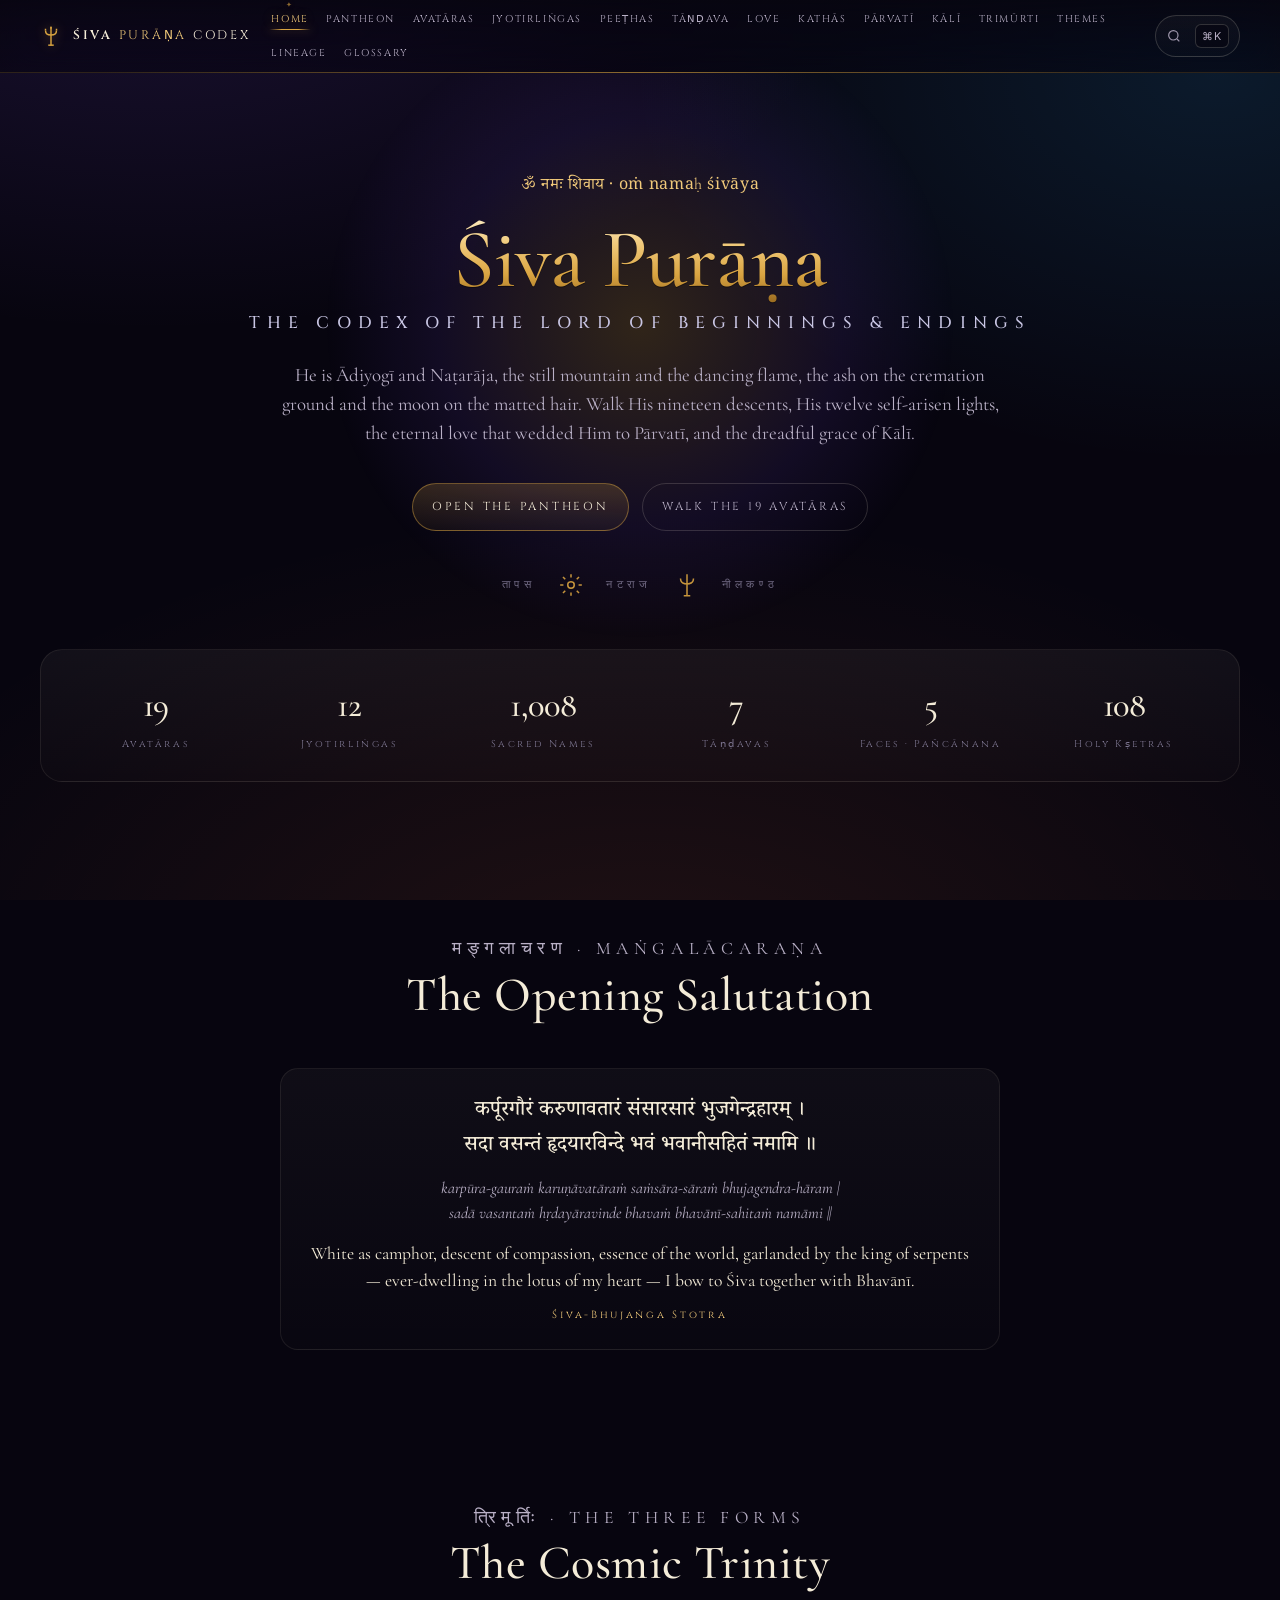
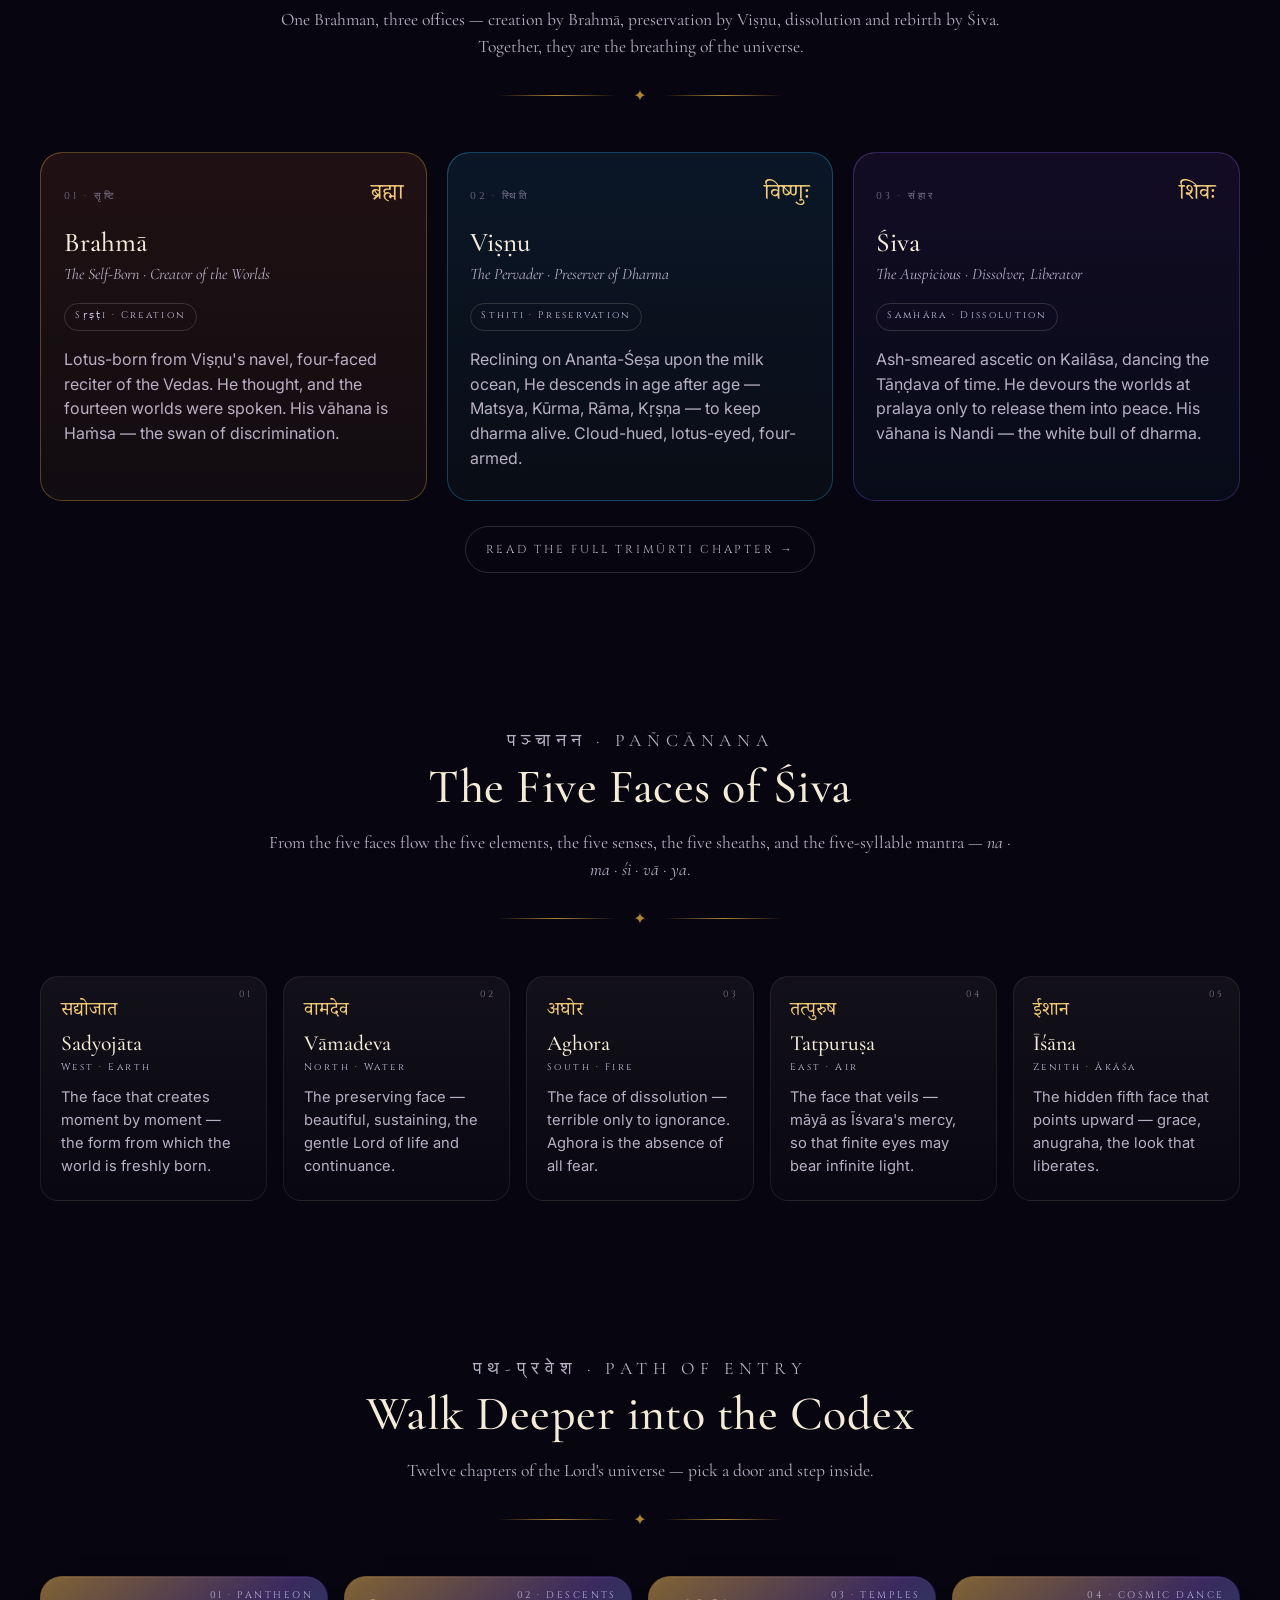
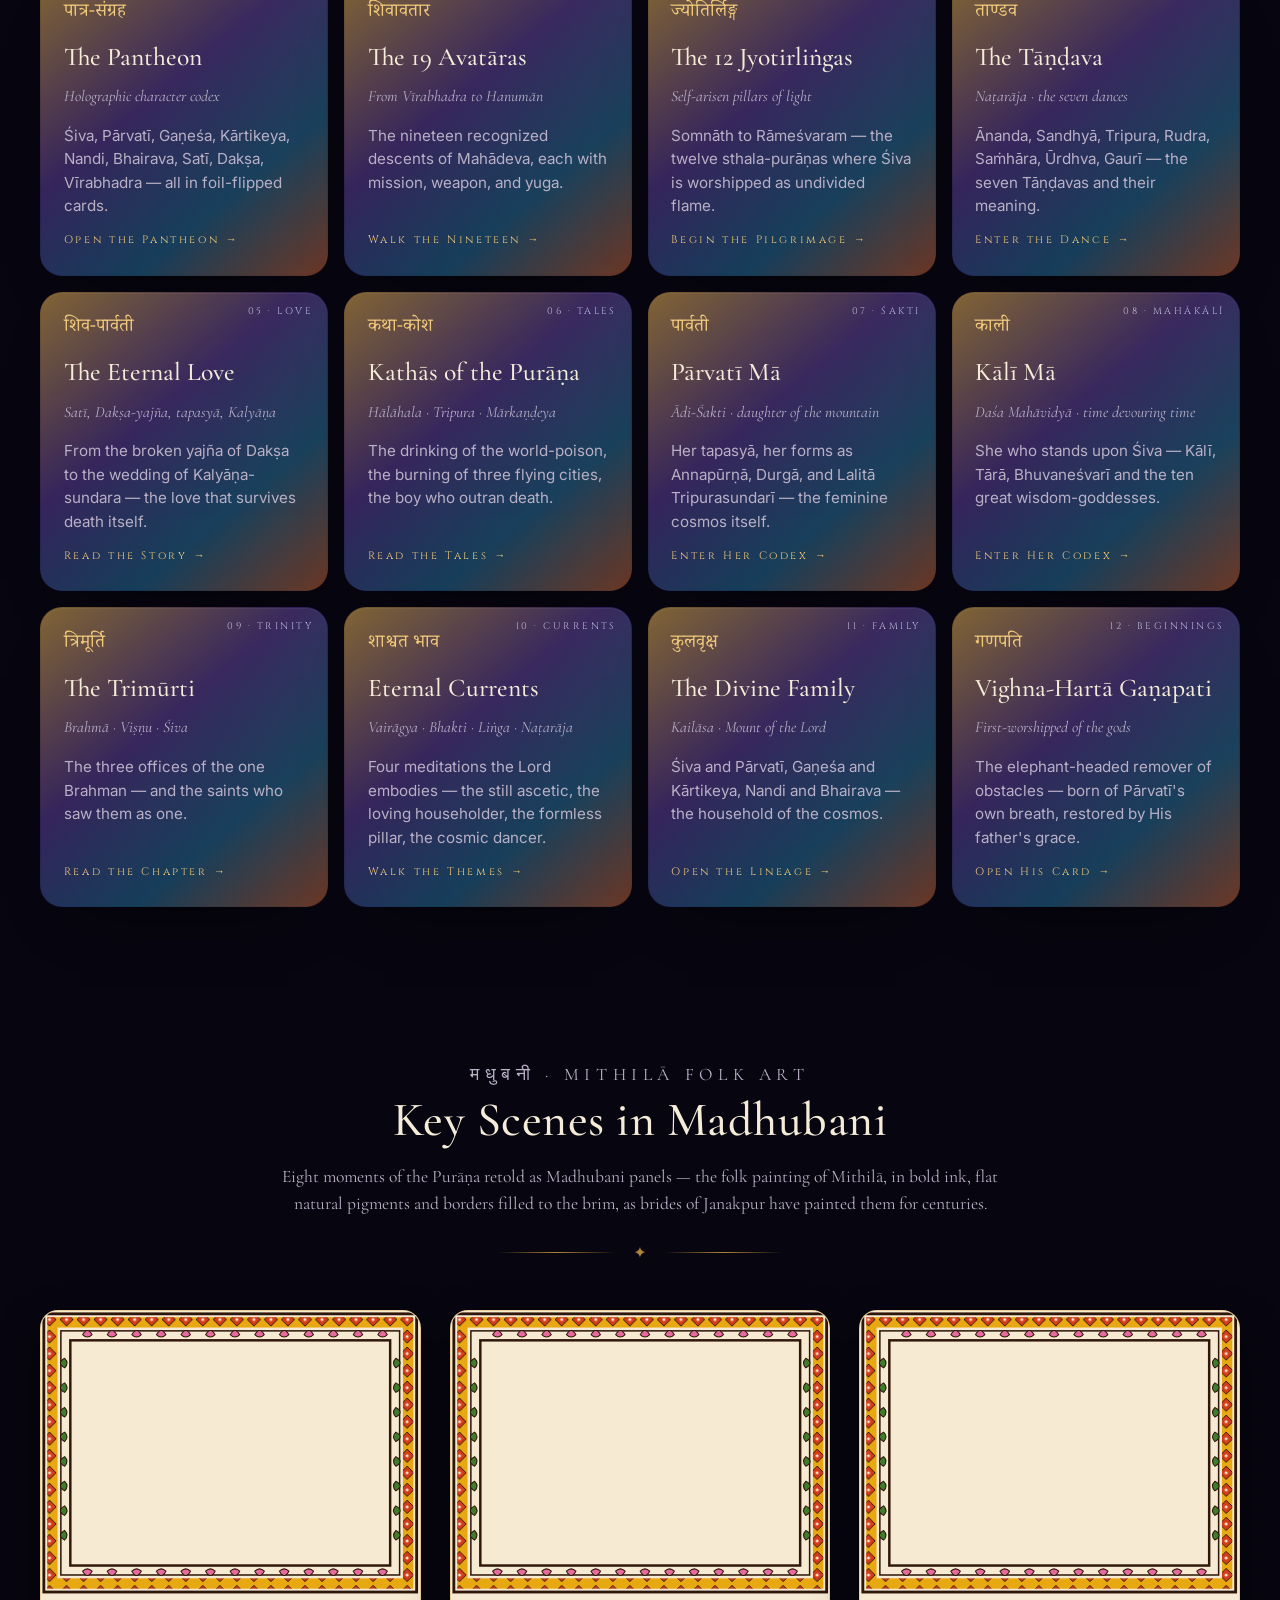
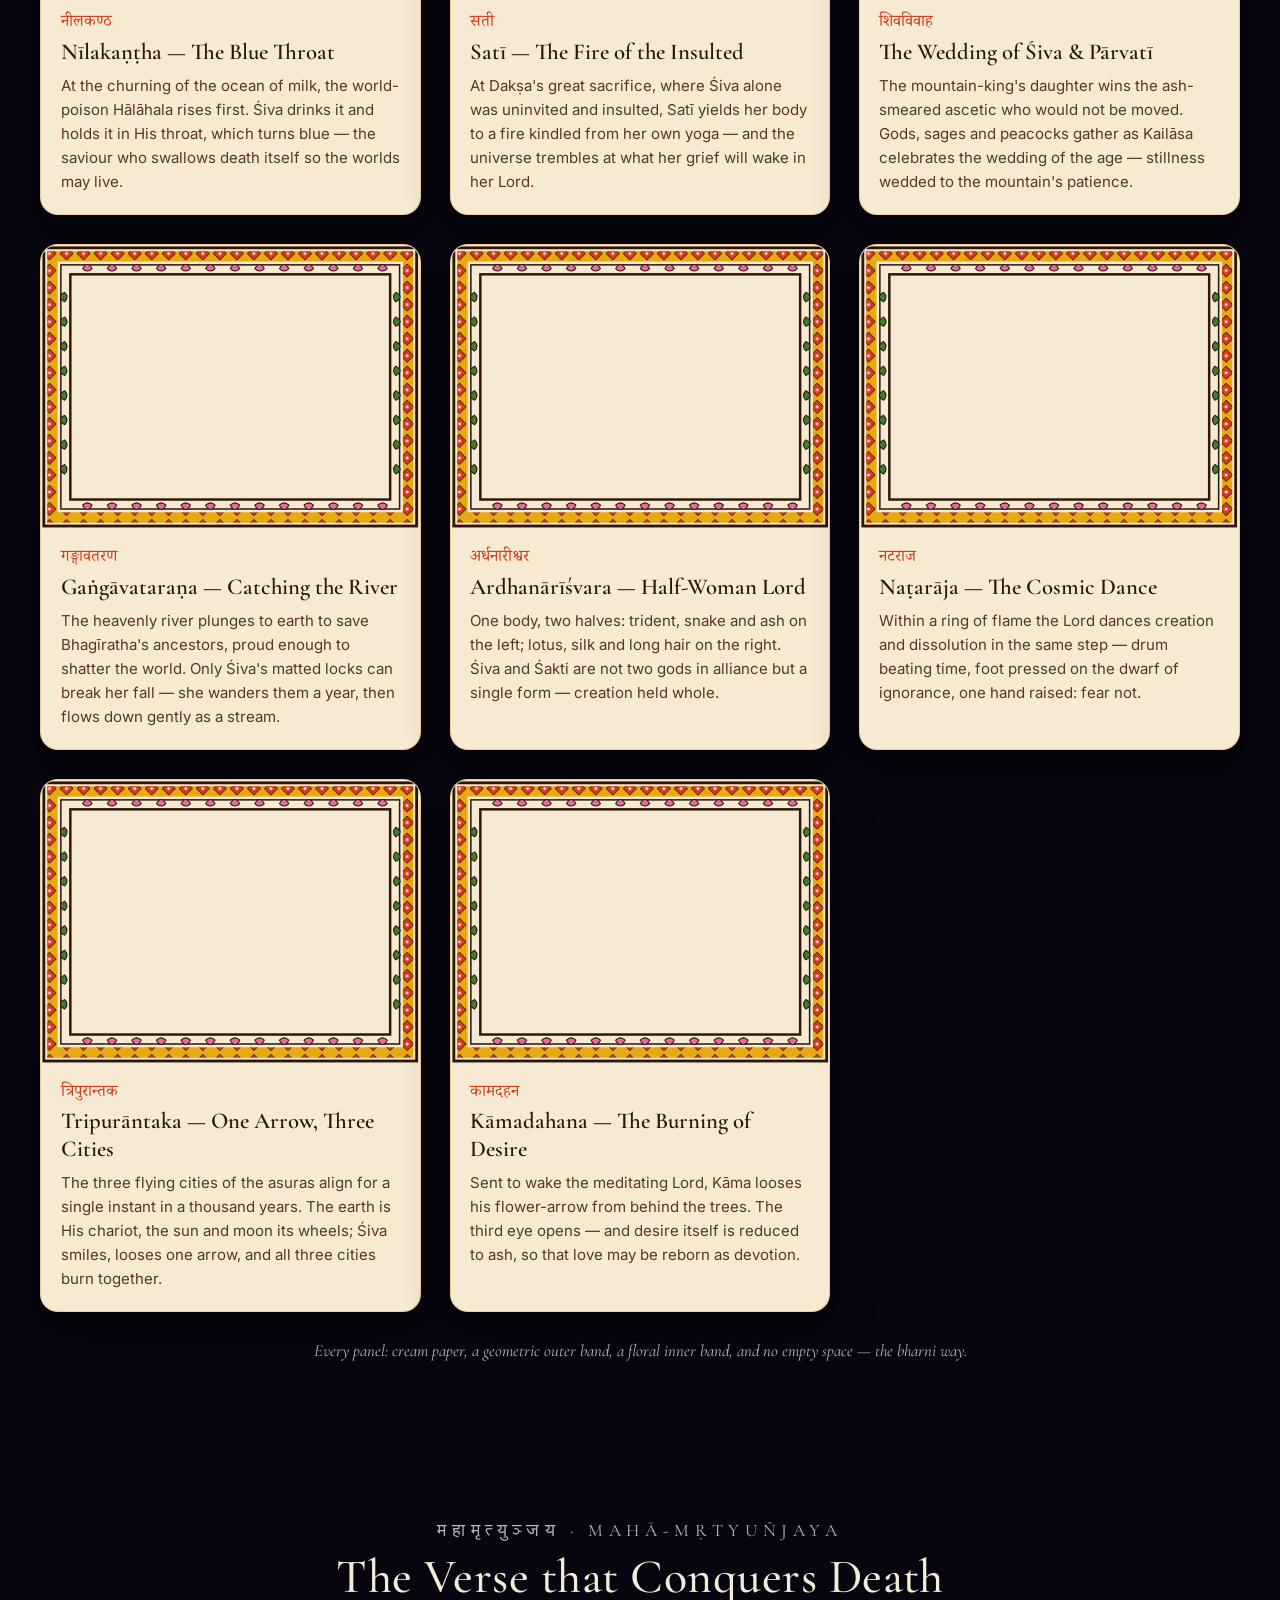
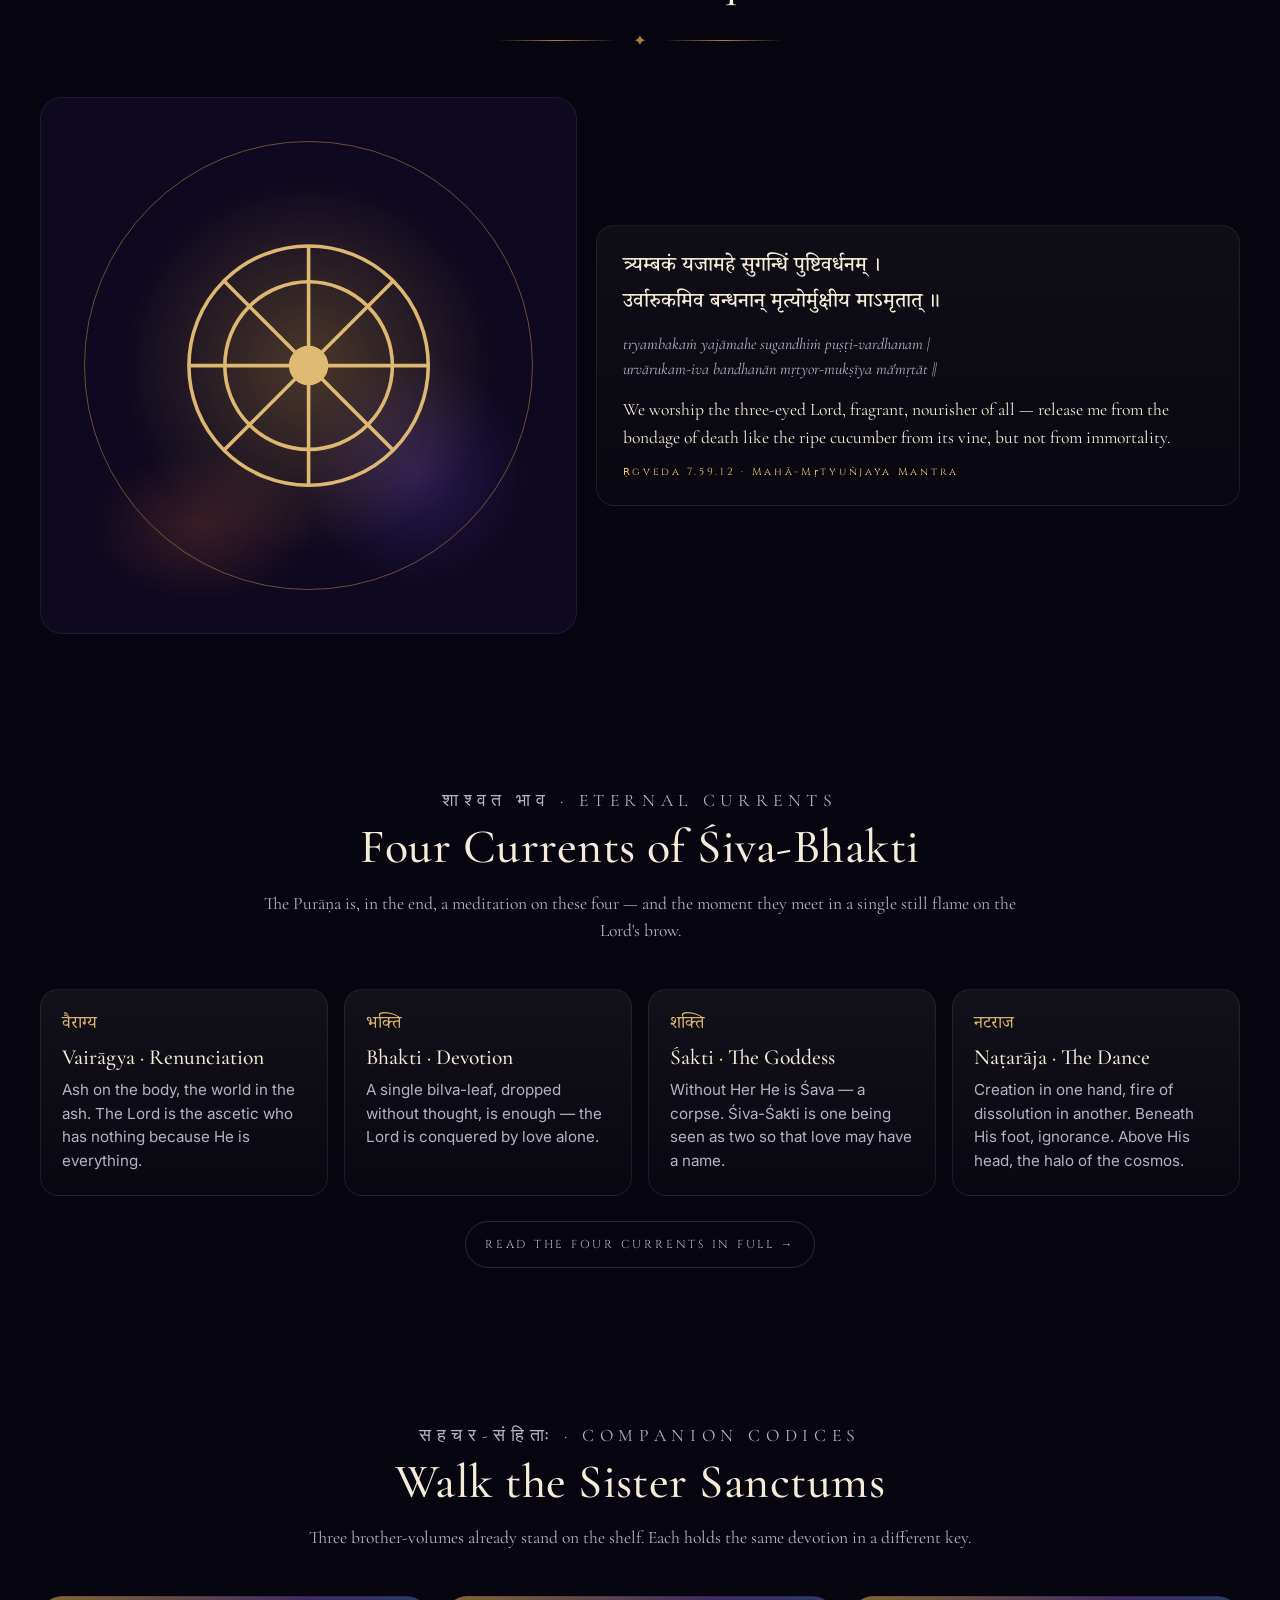
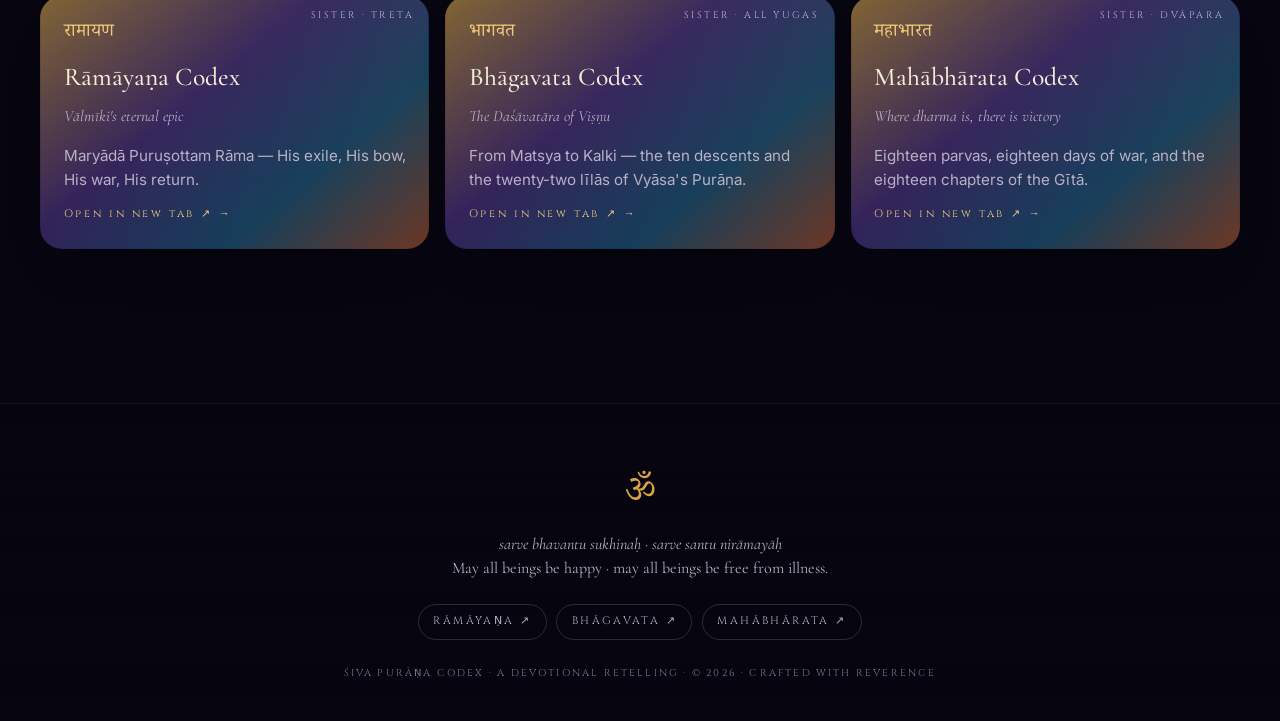
==== commit 77e0feee: "Madhubani Key Scenes gallery: 8 folk-art SVG panels (Nilakantha, Sati, Wedding, Gangavatarana, Ardha" ====
--- a/index.html
+++ b/index.html
@@ -26,6 +26,7 @@
   <link rel="stylesheet" href="assets/css/global.css" />
   <link rel="stylesheet" href="assets/css/search.css" />
   <link rel="stylesheet" href="assets/css/pages/index.css" />
+  <link rel="stylesheet" href="assets/css/madhubani.css" />
 </head>
 <body>
 
@@ -398,6 +399,21 @@
 
 
     <!-- ============ VERSE OF THE DAY ============ -->
+
+    <!-- ============ KEY SCENES — MADHUBANI GALLERY ============ -->
+    <section class="section" aria-labelledby="madhubani-head">
+      <div class="shell">
+        <div class="section-header">
+          <p class="eyebrow">मधुबनी · Mithilā Folk Art</p>
+          <h2 id="madhubani-head" class="display">Key Scenes in Madhubani</h2>
+          <p class="lede">Eight moments of the Purāṇa retold as Madhubani panels — the folk painting of Mithilā, in bold ink, flat natural pigments and borders filled to the brim, as brides of Janakpur have painted them for centuries.</p>
+          <div class="divider" aria-hidden="true">✦</div>
+        </div>
+        <div class="mb-grid" data-madhubani-scenes></div>
+        <p class="mb-note">Every panel: cream paper, a geometric outer band, a floral inner band, and no empty space — the bharni way.</p>
+      </div>
+    </section>
+
     <section class="section" aria-labelledby="verse-head">
       <div class="shell">
         <div class="section-header">
@@ -538,5 +554,6 @@
 
   <script src="assets/js/main.js" defer></script>
   <script src="assets/js/search.js" defer></script>
+  <script src="assets/js/madhubani-scenes.js" defer></script>
 </body>
 </html>
--- a/assets/css/madhubani.css
+++ b/assets/css/madhubani.css
@@ -0,0 +1,53 @@
+/* ============================================================
+   MADHUBANI (MITHILA) KEY SCENES — bright folk-art panels
+   on the dark codex: cream paper, ink outlines, natural
+   pigments, double border bands, bharni pattern-fills.
+   ============================================================ */
+.mb-grid {
+  display: grid;
+  grid-template-columns: repeat(auto-fill, minmax(330px, 1fr));
+  gap: clamp(1.1rem, 2.4vw, 1.8rem);
+  margin-top: clamp(1.6rem, 3.5vw, 2.6rem);
+}
+.mb-card {
+  background: #f7ead2;
+  border: 1px solid rgba(217, 164, 65, .4);
+  border-radius: 18px;
+  overflow: hidden;
+  box-shadow: 0 18px 44px rgba(0, 0, 0, .45);
+  transition: transform .35s var(--ease, ease), box-shadow .35s var(--ease, ease);
+}
+.mb-card:hover { transform: translateY(-5px); box-shadow: 0 26px 54px rgba(0, 0, 0, .55); }
+.mb-card__art { line-height: 0; background: #f7ead2; }
+.mb-card__art svg { width: 100%; height: auto; display: block; transition: transform .6s var(--ease, ease); }
+.mb-card:hover .mb-card__art svg { transform: scale(1.025); }
+.mb-card__body { padding: 1.05rem 1.2rem 1.25rem; color: #2e1608; }
+.mb-card__sa {
+  font-family: var(--ff-deva, serif);
+  color: #d43d1a;
+  font-size: 1.02rem;
+  margin: 0 0 .15rem;
+}
+.mb-card__title {
+  font-family: var(--ff-display, serif);
+  font-size: 1.42rem;
+  font-weight: 600;
+  line-height: 1.2;
+  margin: 0 0 .5rem;
+  color: #2e1608;
+}
+.mb-card__caption { margin: 0; font-size: .94rem; line-height: 1.6; color: #57391f; }
+.mb-note {
+  text-align: center;
+  color: var(--ash-mute, #b9b0c6);
+  font-family: var(--ff-display, serif);
+  font-style: italic;
+  font-size: 1.05rem;
+  margin-top: 1.6rem;
+}
+@media (max-width: 420px) { .mb-grid { grid-template-columns: 1fr; } }
+@media (prefers-reduced-motion: reduce) {
+  .mb-card, .mb-card__art svg { transition: none; }
+  .mb-card:hover { transform: none; }
+  .mb-card:hover .mb-card__art svg { transform: none; }
+}
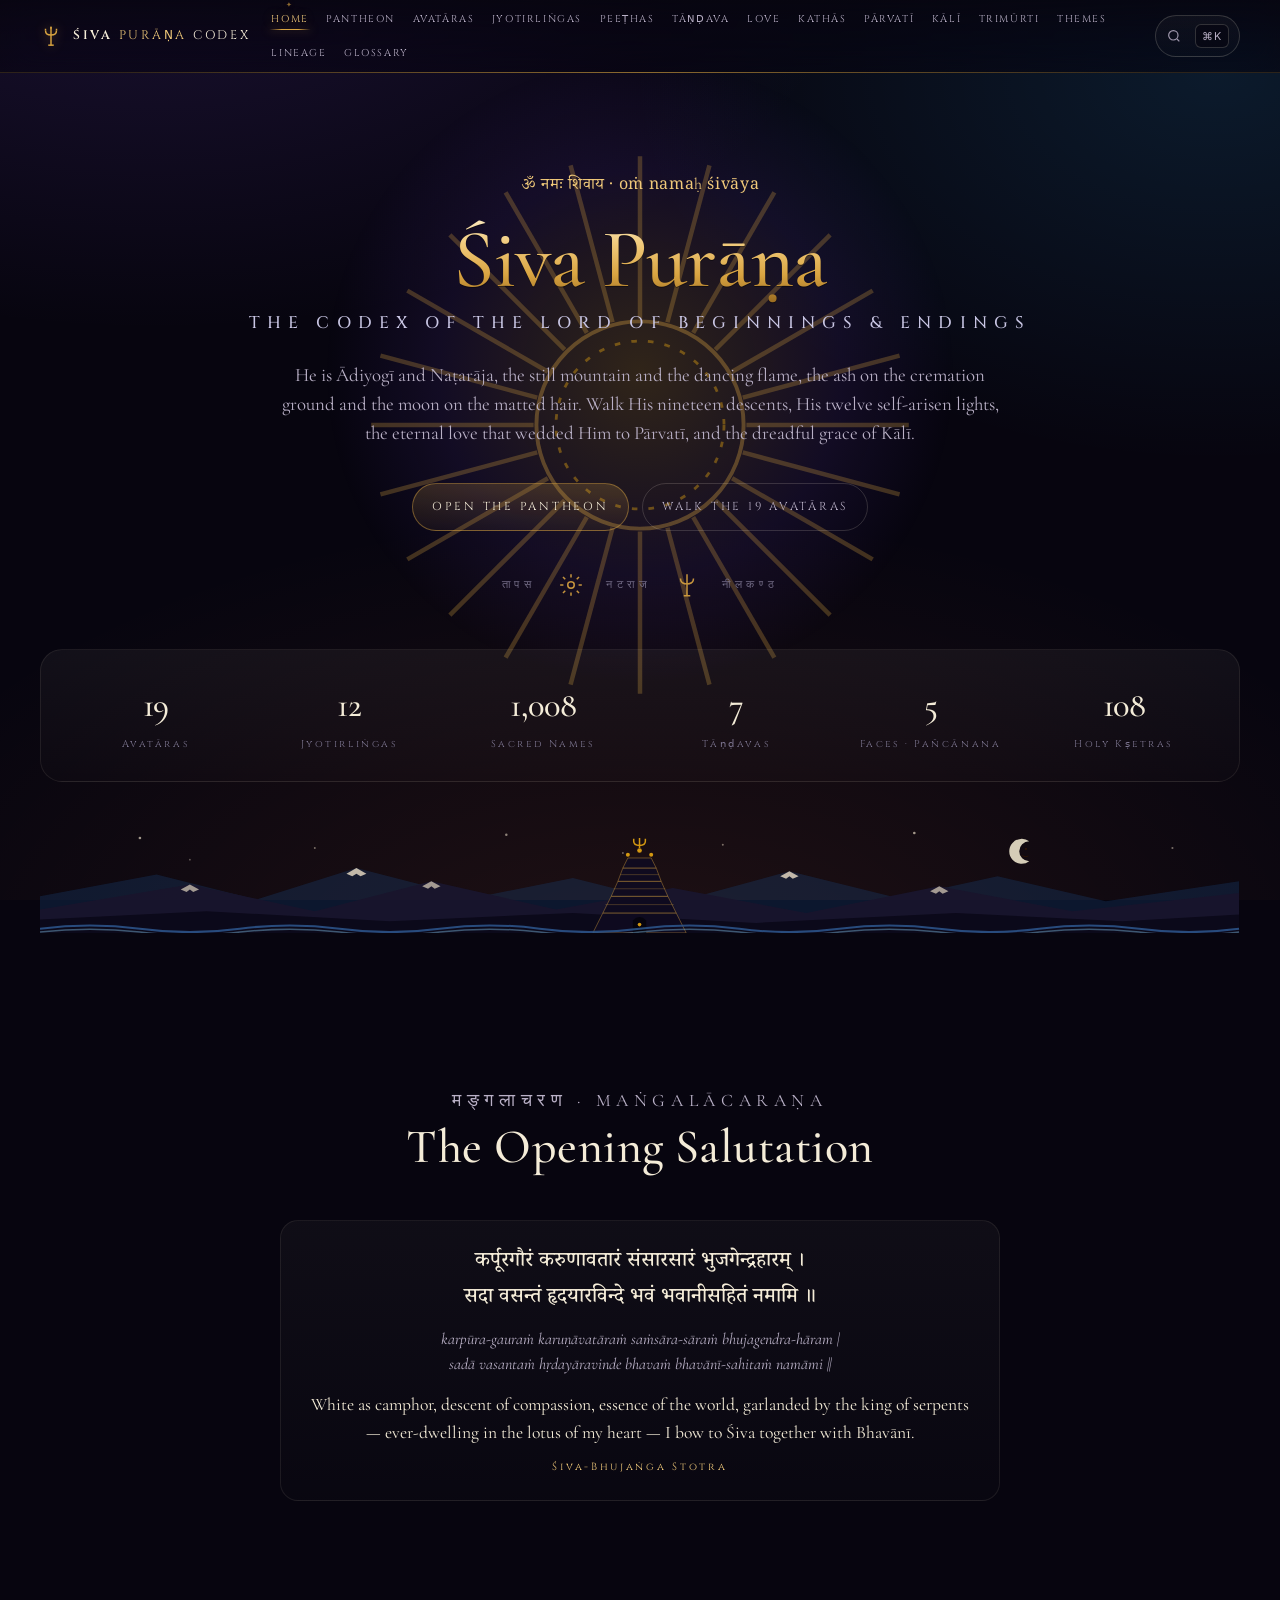
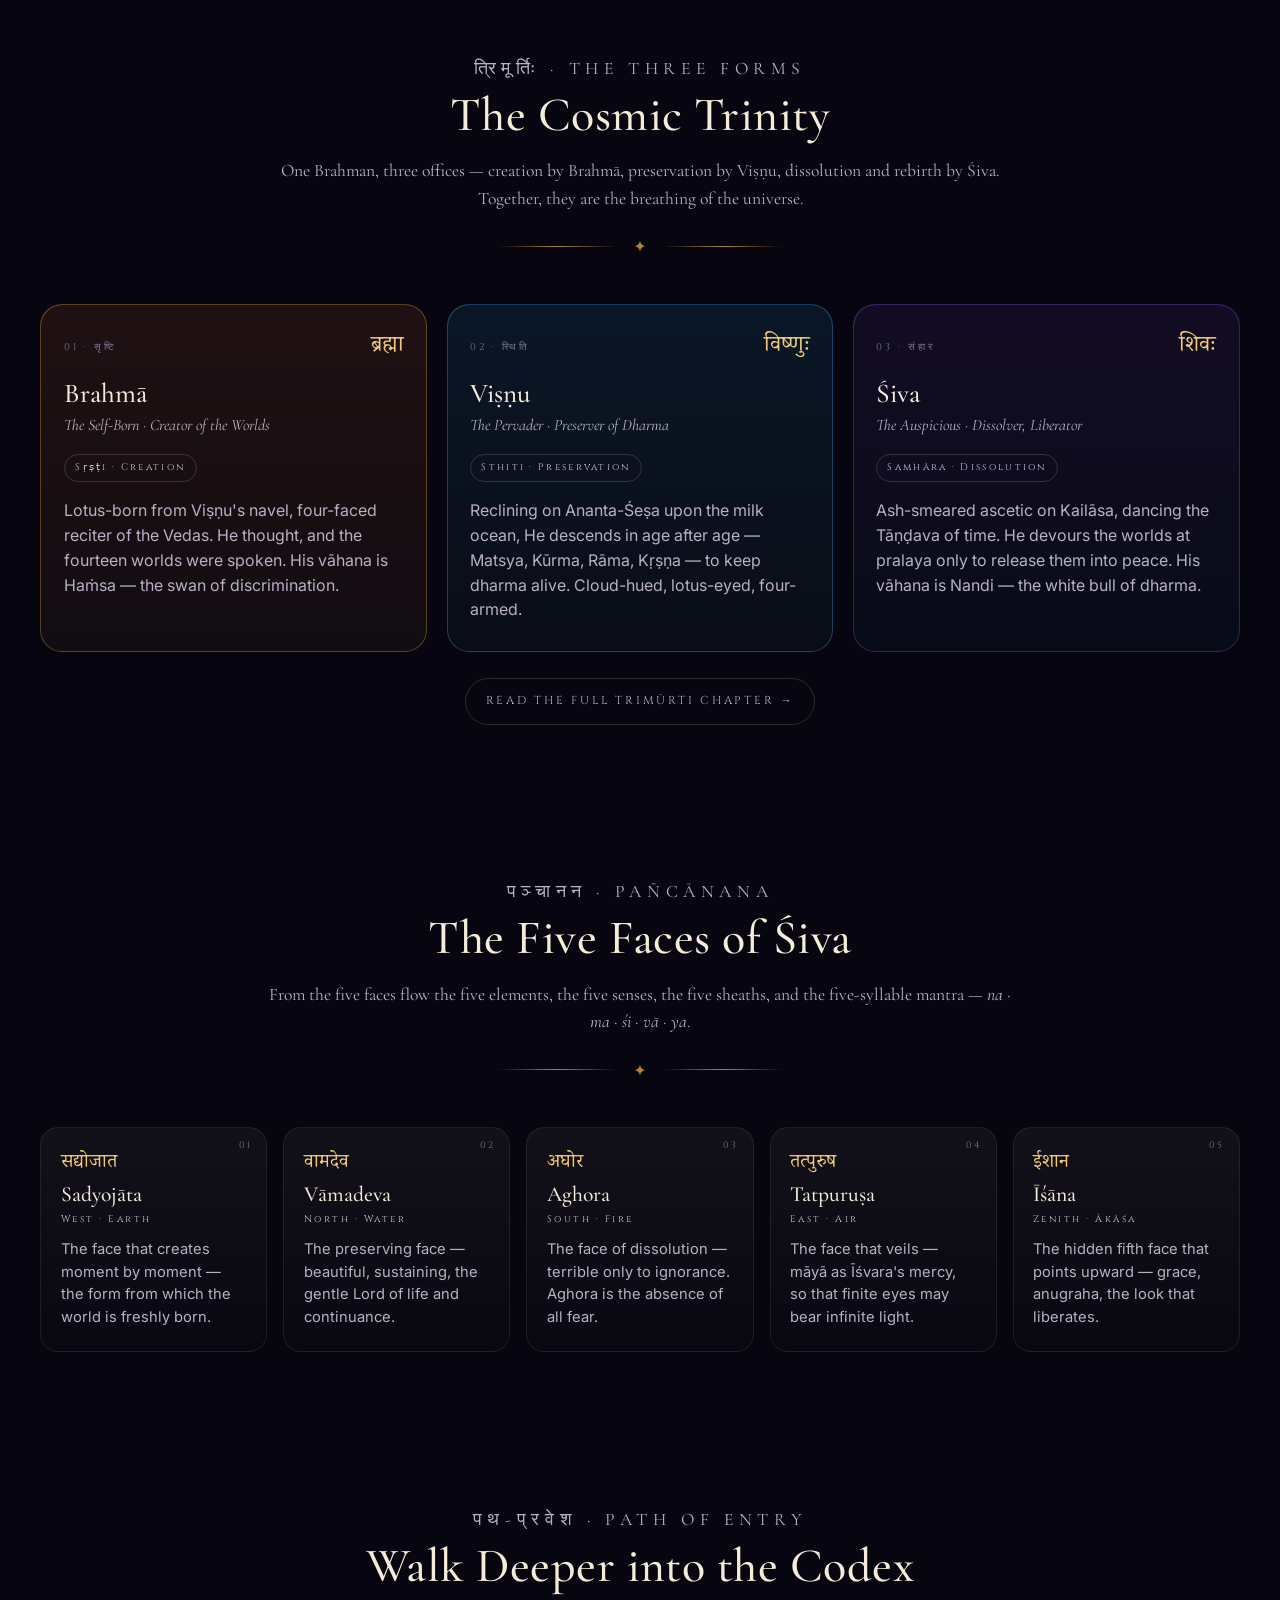
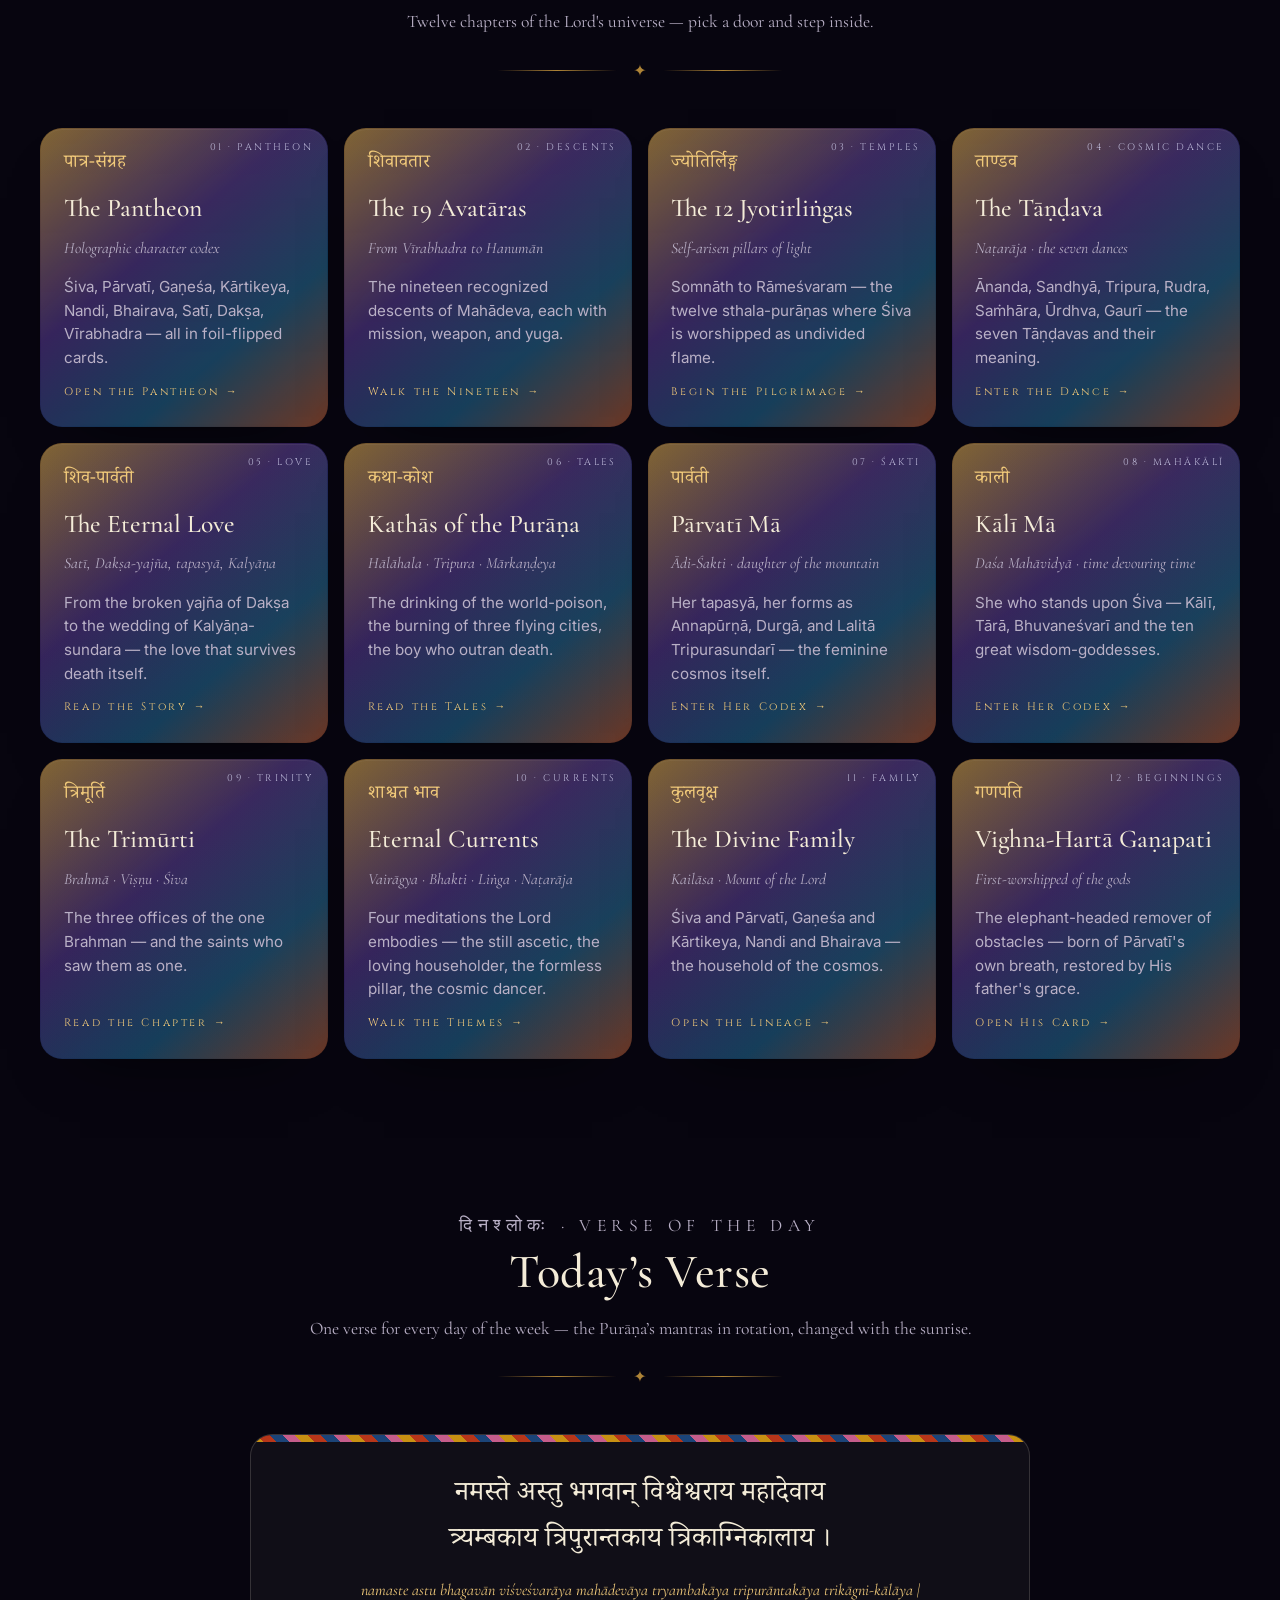
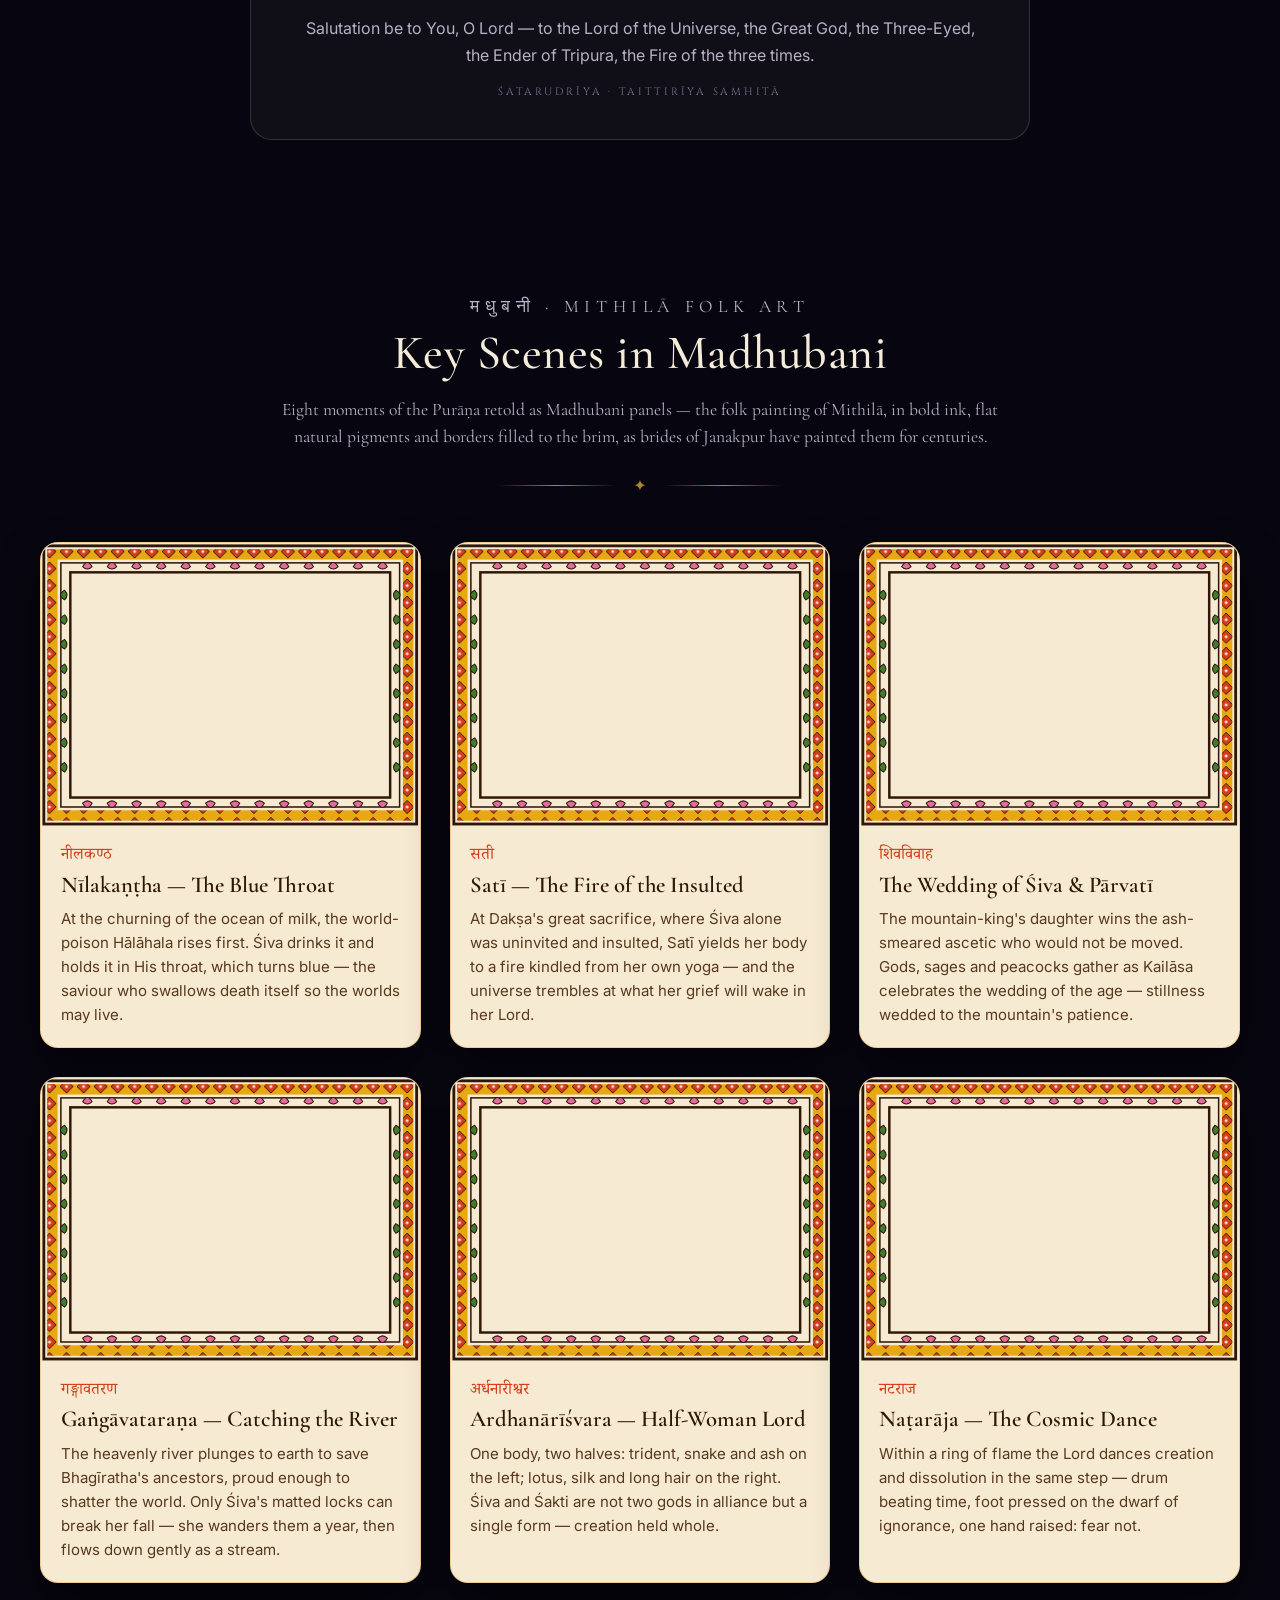
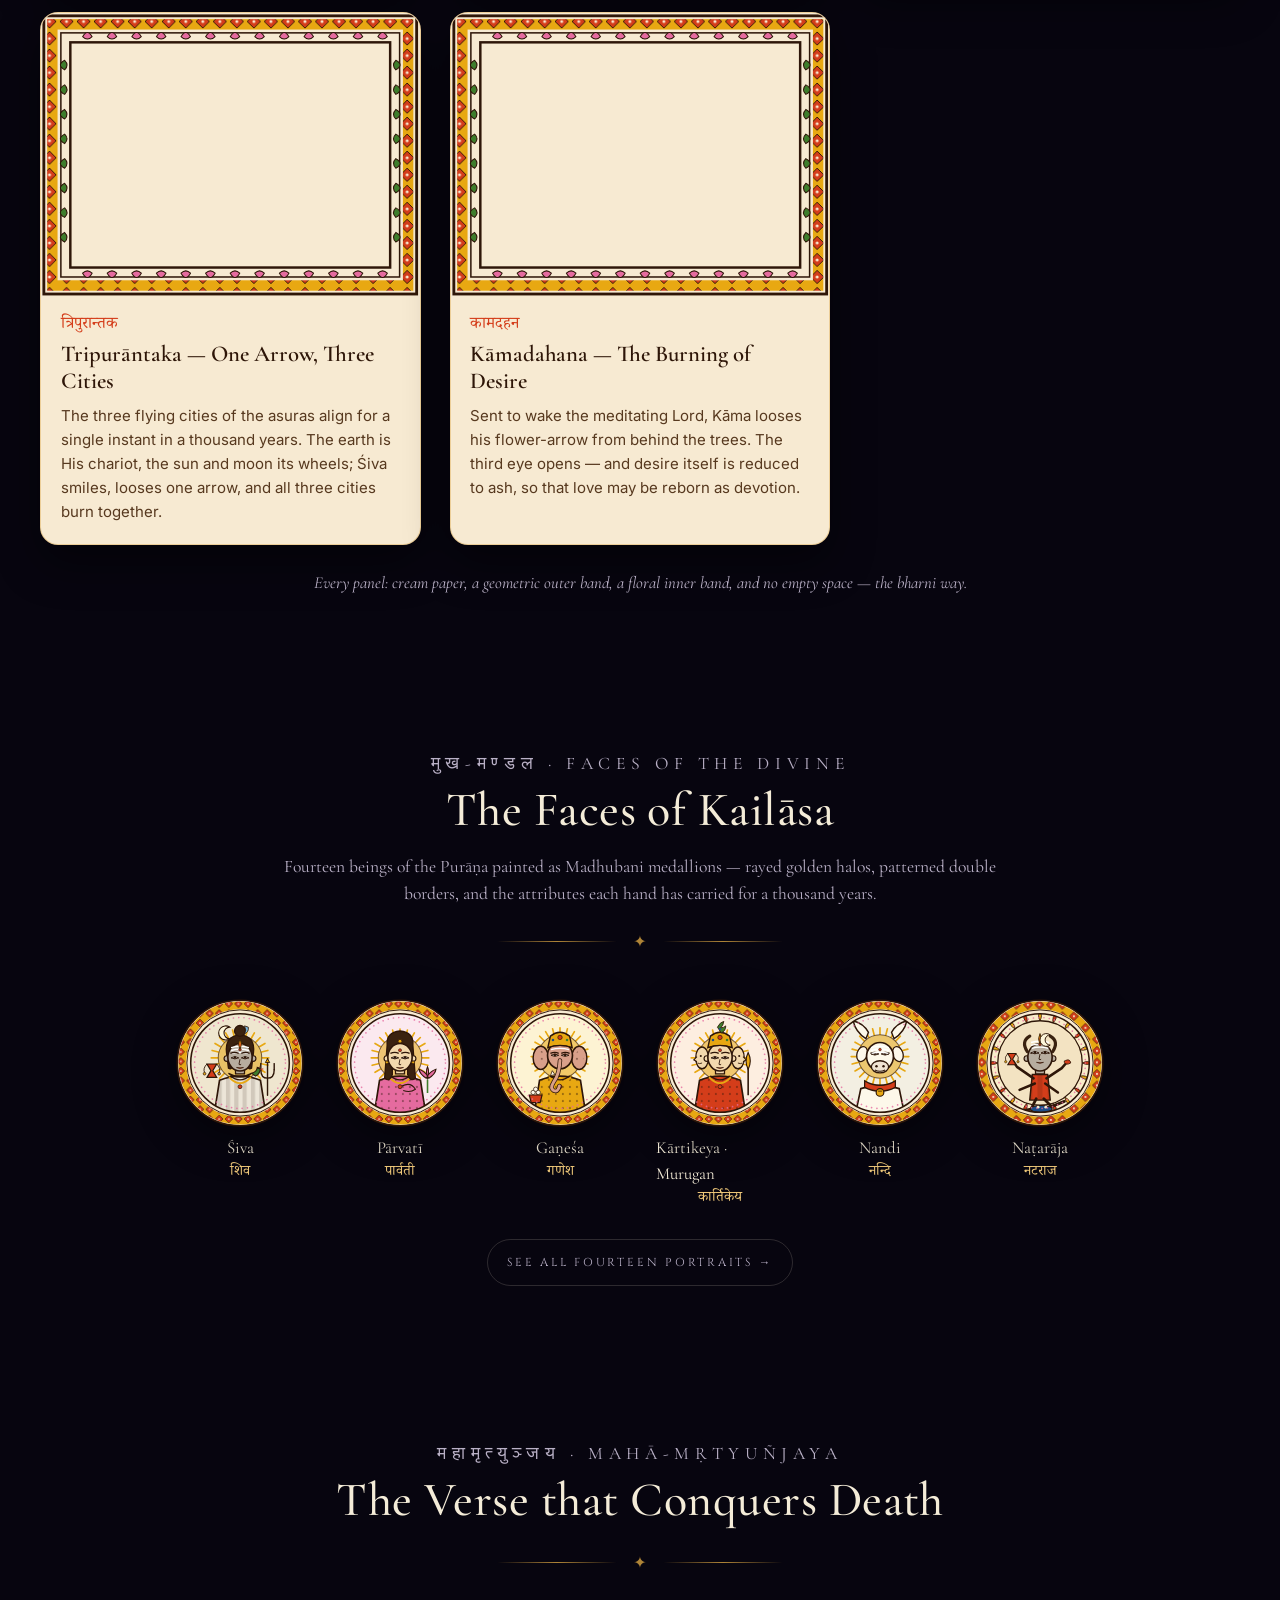
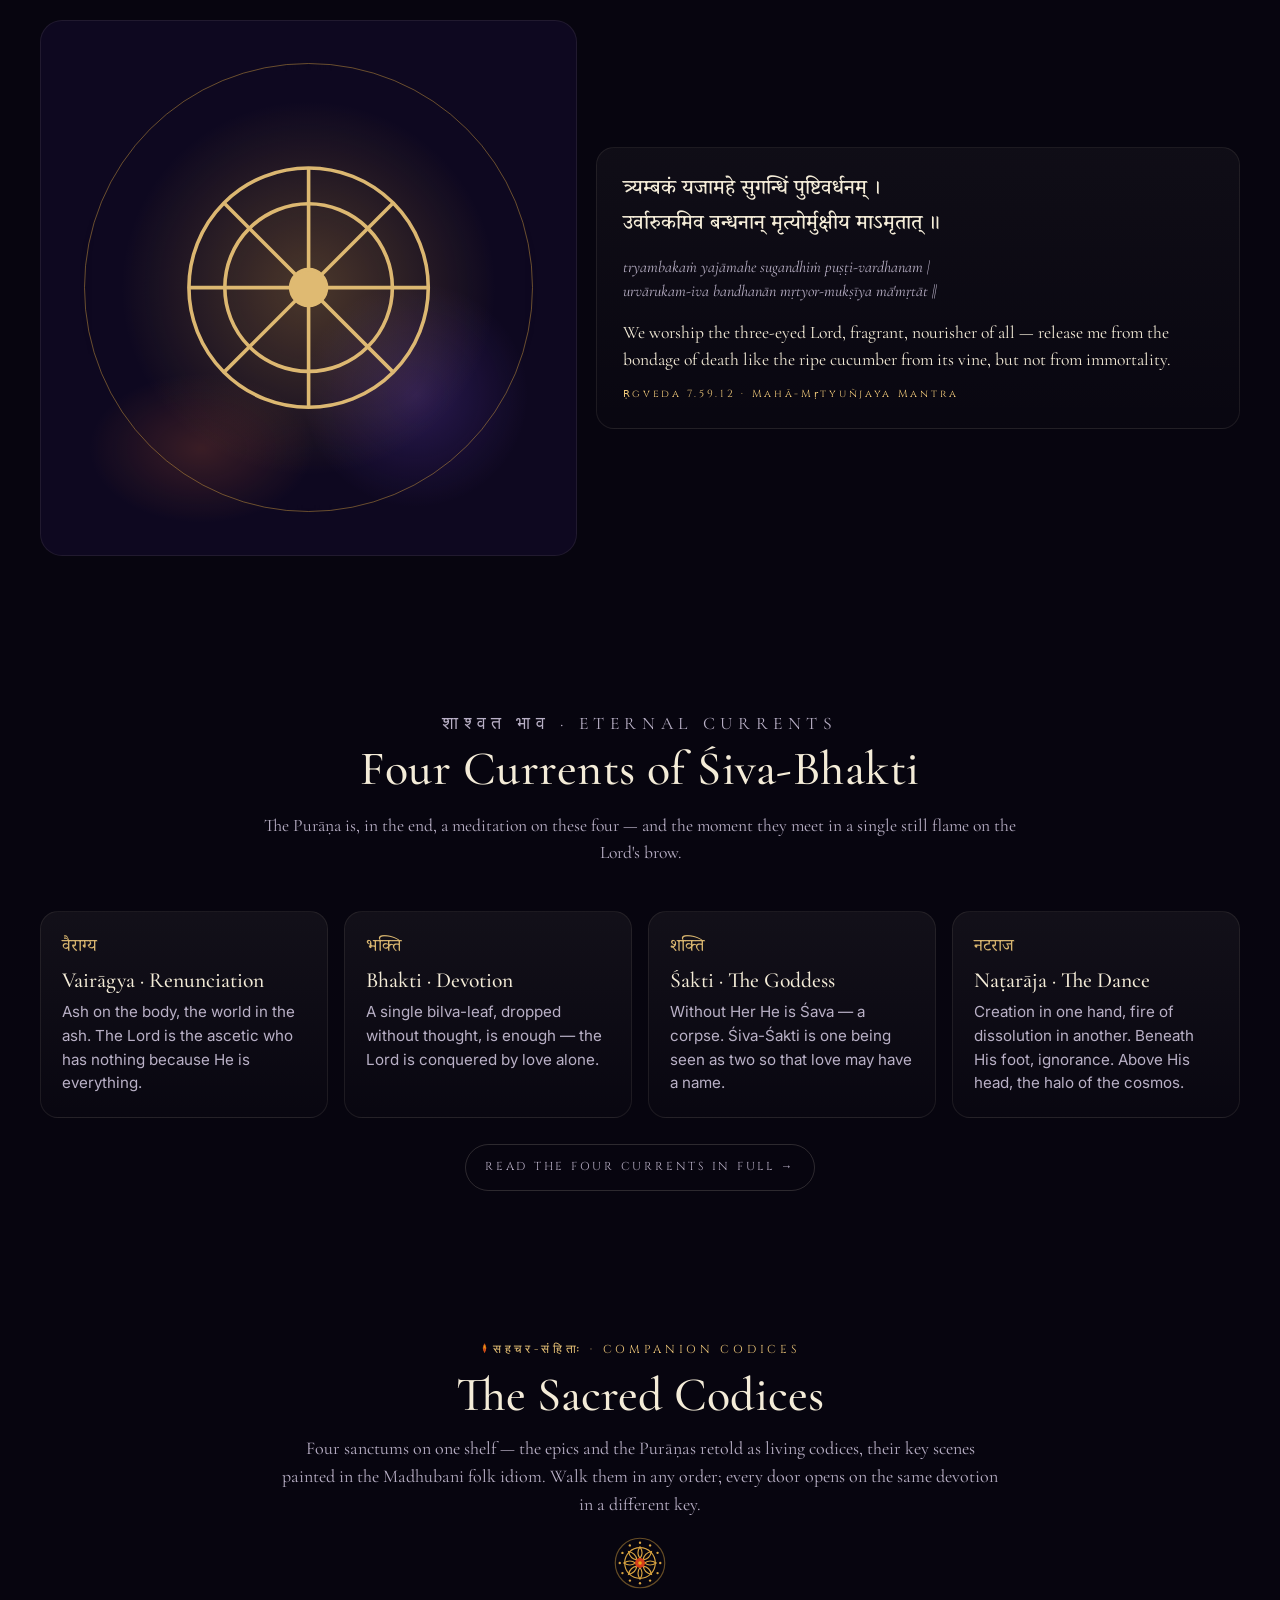
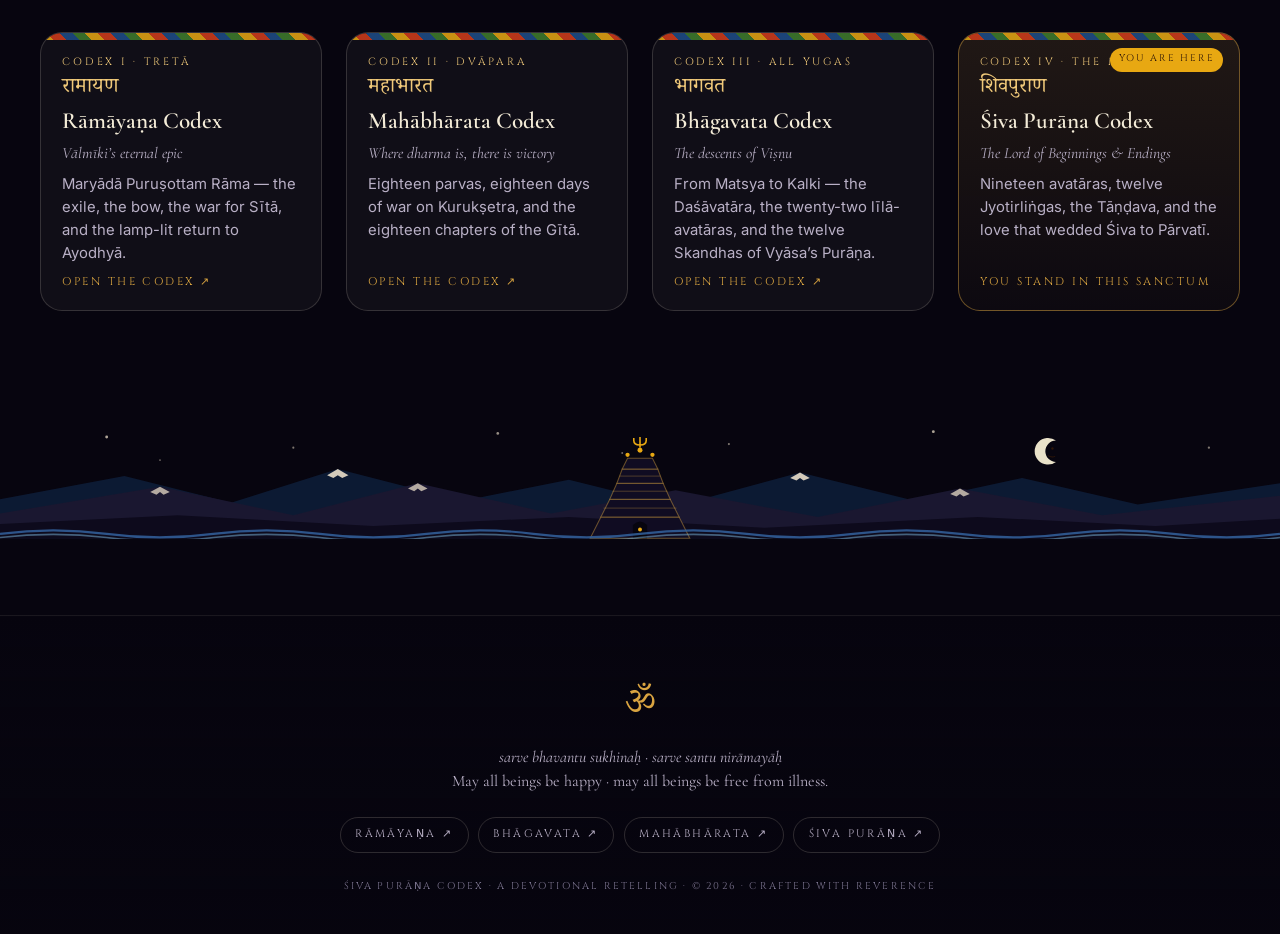
==== commit 392571b0: "Codex divinity upgrade: fix 119 broken deep-link anchors, Sacred Codices section + 4-way footer link" ====
--- a/index.html
+++ b/index.html
@@ -27,6 +27,7 @@
   <link rel="stylesheet" href="assets/css/search.css" />
   <link rel="stylesheet" href="assets/css/pages/index.css" />
   <link rel="stylesheet" href="assets/css/madhubani.css" />
+  <link rel="stylesheet" href="assets/css/divinity.css" />
 </head>
 <body>
 
@@ -84,6 +85,7 @@
 
     <!-- ============ HERO ============ -->
     <section class="hero">
+      <div class="hero__halo" aria-hidden="true"><svg viewBox="0 0 200 200" fill="none" aria-hidden="true"><line x1="138.0" y1="100.0" x2="196.0" y2="100.0" stroke="#d9a441" stroke-width="1.6" opacity=".55"/><line x1="136.7" y1="109.8" x2="192.7" y2="124.8" stroke="#d9a441" stroke-width="1.6" opacity=".55"/><line x1="132.9" y1="119.0" x2="183.1" y2="148.0" stroke="#d9a441" stroke-width="1.6" opacity=".55"/><line x1="126.9" y1="126.9" x2="167.9" y2="167.9" stroke="#d9a441" stroke-width="1.6" opacity=".55"/><line x1="119.0" y1="132.9" x2="148.0" y2="183.1" stroke="#d9a441" stroke-width="1.6" opacity=".55"/><line x1="109.8" y1="136.7" x2="124.8" y2="192.7" stroke="#d9a441" stroke-width="1.6" opacity=".55"/><line x1="100.0" y1="138.0" x2="100.0" y2="196.0" stroke="#d9a441" stroke-width="1.6" opacity=".55"/><line x1="90.2" y1="136.7" x2="75.2" y2="192.7" stroke="#d9a441" stroke-width="1.6" opacity=".55"/><line x1="81.0" y1="132.9" x2="52.0" y2="183.1" stroke="#d9a441" stroke-width="1.6" opacity=".55"/><line x1="73.1" y1="126.9" x2="32.1" y2="167.9" stroke="#d9a441" stroke-width="1.6" opacity=".55"/><line x1="67.1" y1="119.0" x2="16.9" y2="148.0" stroke="#d9a441" stroke-width="1.6" opacity=".55"/><line x1="63.3" y1="109.8" x2="7.3" y2="124.8" stroke="#d9a441" stroke-width="1.6" opacity=".55"/><line x1="62.0" y1="100.0" x2="4.0" y2="100.0" stroke="#d9a441" stroke-width="1.6" opacity=".55"/><line x1="63.3" y1="90.2" x2="7.3" y2="75.2" stroke="#d9a441" stroke-width="1.6" opacity=".55"/><line x1="67.1" y1="81.0" x2="16.9" y2="52.0" stroke="#d9a441" stroke-width="1.6" opacity=".55"/><line x1="73.1" y1="73.1" x2="32.1" y2="32.1" stroke="#d9a441" stroke-width="1.6" opacity=".55"/><line x1="81.0" y1="67.1" x2="52.0" y2="16.9" stroke="#d9a441" stroke-width="1.6" opacity=".55"/><line x1="90.2" y1="63.3" x2="75.2" y2="7.3" stroke="#d9a441" stroke-width="1.6" opacity=".55"/><line x1="100.0" y1="62.0" x2="100.0" y2="4.0" stroke="#d9a441" stroke-width="1.6" opacity=".55"/><line x1="109.8" y1="63.3" x2="124.8" y2="7.3" stroke="#d9a441" stroke-width="1.6" opacity=".55"/><line x1="119.0" y1="67.1" x2="148.0" y2="16.9" stroke="#d9a441" stroke-width="1.6" opacity=".55"/><line x1="126.9" y1="73.1" x2="167.9" y2="32.1" stroke="#d9a441" stroke-width="1.6" opacity=".55"/><line x1="132.9" y1="81.0" x2="183.1" y2="52.0" stroke="#d9a441" stroke-width="1.6" opacity=".55"/><line x1="136.7" y1="90.2" x2="192.7" y2="75.2" stroke="#d9a441" stroke-width="1.6" opacity=".55"/><circle cx="100" cy="100" r="37" stroke="#d9a441" stroke-width="1.4" opacity=".7"/><circle cx="100" cy="100" r="30" stroke="#e8a812" stroke-width="1" stroke-dasharray="2 4" opacity=".8"/></svg></div>
       <div class="shell hero__inner">
 
         <p class="hero__mantra">ॐ नमः शिवाय · oṁ namaḥ śivāya</p>
@@ -120,6 +122,41 @@
           <div class="stat" role="listitem"><strong>7</strong><span>Tāṇḍavas</span></div>
           <div class="stat" role="listitem"><strong>5</strong><span>Faces · Pañcānana</span></div>
           <div class="stat" role="listitem"><strong>108</strong><span>Holy Kṣetras</span></div>
+        </div>
+
+        <div class="hero__kailasa" aria-hidden="true">
+          <svg viewBox="0 0 1440 132" preserveAspectRatio="none" aria-hidden="true" focusable="false">
+      <g fill="#f7ead2">
+        <circle cx="120" cy="18" r="1.6" opacity=".7"/><circle cx="330" cy="30" r="1.2" opacity=".5"/>
+        <circle cx="560" cy="14" r="1.5" opacity=".6"/><circle cx="820" cy="26" r="1.2" opacity=".5"/>
+        <circle cx="1050" cy="12" r="1.6" opacity=".7"/><circle cx="1360" cy="30" r="1.3" opacity=".5"/>
+        <circle cx="700" cy="36" r="1.1" opacity=".45"/><circle cx="180" cy="44" r="1.1" opacity=".4"/>
+      </g>
+      <path d="M1188 22 A15 15 0 1 0 1188 46 A11.5 11.5 0 1 1 1188 22Z" fill="#fdf6da" opacity=".92"/>
+      <circle cx="1184" cy="31" r="1.4" fill="#2e1608"/><path d="M1179 39 q4 2.6 8 .8" fill="none" stroke="#2e1608" stroke-width="1.2"/>
+      <path d="M0 132 L0 88 L140 62 L260 92 L380 54 L520 90 L640 66 L760 96 L900 58 L1030 90 L1150 64 L1280 94 L1440 70 L1440 132Z" fill="#1d4e89" opacity=".30"/>
+      <path d="M368 61 L380 54 L392 61 L385 64 L380 61 L375 64Z" fill="#f7ead2" opacity=".85"/>
+      <path d="M889 64 L900 58 L911 64 L904 67 L900 64 L896 67Z" fill="#f7ead2" opacity=".85"/>
+      <path d="M0 132 L0 104 L180 74 L330 106 L470 70 L620 104 L760 78 L920 108 L1080 76 L1240 106 L1440 84 L1440 132Z" fill="#1a1730"/>
+      <path d="M169 80 L180 74 L191 80 L184 83 L180 80 L176 83Z" fill="#f7ead2" opacity=".7"/>
+      <path d="M459 76 L470 70 L481 76 L474 79 L470 76 L466 79Z" fill="#f7ead2" opacity=".7"/>
+      <path d="M1069 82 L1080 76 L1091 82 L1084 85 L1080 82 L1076 85Z" fill="#f7ead2" opacity=".7"/>
+      <path d="M0 132 L0 116 L200 106 L420 118 L640 108 L860 120 L1100 108 L1300 118 L1440 110 L1440 132Z" fill="#0d0a1c"/>
+      <g fill="#100c22" stroke="rgba(217,164,65,.45)" stroke-width="1.2">
+        <path d="M664 132 L776 132 L764 108 L676 108Z"/>
+        <path d="M676 108 L764 108 L754 88 L686 88Z"/>
+        <path d="M686 88 L754 88 L746 70 L694 70Z"/>
+        <path d="M694 70 L746 70 L740 54 L700 54Z"/>
+        <path d="M700 54 L740 54 L734 42 L706 42Z"/>
+      </g>
+      <g stroke="rgba(217,164,65,.35)" stroke-width="1"><line x1="679" y1="98" x2="761" y2="98"/><line x1="689" y1="79" x2="751" y2="79"/><line x1="697" y1="62" x2="743" y2="62"/></g>
+      <g fill="#e8a812"><circle cx="706" cy="38" r="2.4"/><circle cx="720" cy="33" r="2.8"/><circle cx="734" cy="38" r="2.4"/></g>
+      <path d="M720 30 v-12 M713 22 q0 5 7 5 q7 0 7 -5 M713 22 v-3 M727 22 v-3" fill="none" stroke="#e8a812" stroke-width="1.8"/>
+      <path d="M712 132 L712 117 Q720 109 728 117 L728 132Z" fill="#07050f"/>
+      <circle cx="720" cy="122" r="2.2" fill="#e8a812"/>
+      <path d="M0 127 Q60 119 120 127 T240 127 T360 127 T480 127 T600 127 T720 127 T840 127 T960 127 T1080 127 T1200 127 T1320 127 T1440 127" fill="none" stroke="#33629e" stroke-width="2.4" opacity=".85"/>
+      <path d="M0 131 Q60 124 120 131 T240 131 T360 131 T480 131 T600 131 T720 131 T840 131 T960 131 T1080 131 T1200 131 T1320 131 T1440 131" fill="none" stroke="#7db8dd" stroke-width="1.8" opacity=".5"/>
+    </svg>
         </div>
 
       </div>
@@ -399,6 +436,22 @@
 
 
     <!-- ============ VERSE OF THE DAY ============ -->
+    <section class="section" id="verse" aria-labelledby="verse-day-head">
+      <div class="shell">
+        <div class="section-header">
+          <p class="eyebrow">दिनश्लोकः · Verse of the Day</p>
+          <h2 id="verse-day-head" class="display">Today’s Verse</h2>
+          <p>One verse for every day of the week — the Purāṇa’s mantras in rotation, changed with the sunrise.</p>
+          <div class="divider" aria-hidden="true">✦</div>
+        </div>
+        <div class="verse-day__card" data-verse-day>
+          <span class="verse-day__deva" data-verse-deva>ॐ नमः शिवाय</span>
+          <span class="verse-day__iast" data-verse-iast>oṁ namaḥ śivāya</span>
+          <span class="verse-day__en" data-verse-en>Om. I bow to Śiva — the five syllables that carry the five elements, the five faces, and the whole of the Purāṇa in a single breath.</span>
+          <span class="verse-day__src" data-verse-src>Pañcākṣarī Mantra · The Five Syllables</span>
+        </div>
+      </div>
+    </section>
 
     <!-- ============ KEY SCENES — MADHUBANI GALLERY ============ -->
     <section class="section" aria-labelledby="madhubani-head">
@@ -411,6 +464,22 @@
         </div>
         <div class="mb-grid" data-madhubani-scenes></div>
         <p class="mb-note">Every panel: cream paper, a geometric outer band, a floral inner band, and no empty space — the bharni way.</p>
+      </div>
+    </section>
+
+    <!-- ============ FACES OF THE DIVINE — PORTRAIT TEASER ============ -->
+    <section class="section" aria-labelledby="faces-head">
+      <div class="shell">
+        <div class="section-header">
+          <p class="eyebrow">मुख-मण्डल · Faces of the Divine</p>
+          <h2 id="faces-head" class="display">The Faces of Kailāsa</h2>
+          <p>Fourteen beings of the Purāṇa painted as Madhubani medallions — rayed golden halos, patterned double borders, and the attributes each hand has carried for a thousand years.</p>
+          <div class="divider" aria-hidden="true">✦</div>
+        </div>
+        <div class="pt-strip" data-portraits-strip="shiva,parvati,ganesha,kartikeya,nandi,nataraja"></div>
+        <p class="center-text" style="margin-top:1.8rem;">
+          <a class="btn btn--ghost" href="characters.html#portraits">See all fourteen portraits →</a>
+        </p>
       </div>
     </section>
 
@@ -491,43 +560,50 @@
     </section>
 
 
-    <!-- ============ SISTER CODICES ============ -->
-    <section class="section" aria-labelledby="sister-head">
-      <div class="shell">
-        <div class="section-header">
-          <p class="eyebrow">सहचर-संहिताः · Companion Codices</p>
-          <h2 id="sister-head" class="display">Walk the Sister Sanctums</h2>
-          <p>Three brother-volumes already stand on the shelf. Each holds the same devotion in a
-             different key.</p>
-        </div>
-
-        <div class="walk">
-          <a class="card" href="https://unigalactix.github.io/RAMAYANA/" target="_blank" rel="noopener">
-            <span class="card__corner">SISTER · TRETA</span>
-            <span class="card__deva">रामायण</span>
-            <h3 class="card__title">Rāmāyaṇa Codex</h3>
-            <p class="card__epithet">Vālmīki's eternal epic</p>
-            <p class="card__desc">Maryādā Puruṣottam Rāma — His exile, His bow, His war, His return.</p>
-            <span class="card__cta">Open in new tab ↗</span>
-          </a>
-
-          <a class="card" href="https://unigalactix.github.io/BHAGAVATHAM/" target="_blank" rel="noopener">
-            <span class="card__corner">SISTER · ALL YUGAS</span>
-            <span class="card__deva">भागवत</span>
-            <h3 class="card__title">Bhāgavata Codex</h3>
-            <p class="card__epithet">The Daśāvatāra of Viṣṇu</p>
-            <p class="card__desc">From Matsya to Kalki — the ten descents and the twenty-two līlās of Vyāsa's Purāṇa.</p>
-            <span class="card__cta">Open in new tab ↗</span>
-          </a>
-
-          <a class="card" href="https://unigalactix.github.io/Mahabharat/" target="_blank" rel="noopener">
-            <span class="card__corner">SISTER · DVĀPARA</span>
-            <span class="card__deva">महाभारत</span>
-            <h3 class="card__title">Mahābhārata Codex</h3>
-            <p class="card__epithet">Where dharma is, there is victory</p>
-            <p class="card__desc">Eighteen parvas, eighteen days of war, and the eighteen chapters of the Gītā.</p>
-            <span class="card__cta">Open in new tab ↗</span>
-          </a>
+
+    <!-- ============ THE SACRED CODICES ============ -->
+    <section class="codices" aria-labelledby="codices-head">
+      <div class="shell">
+        <div class="codices__head">
+          <p class="codices__eyebrow"><svg class="tri-flame" viewBox="0 0 12 18" aria-hidden="true"><path d="M6 1 Q11 8 6 16 Q1 8 6 1Z" fill="#e8a812" stroke="#d43d1a" stroke-width="1"/><path d="M6 7 Q8.6 11 6 15 Q3.4 11 6 7Z" fill="#d43d1a"/></svg>सहचर-संहिताः · Companion Codices</p>
+          <h2 id="codices-head" class="codices__title">The Sacred Codices</h2>
+          <p class="codices__lede">Four sanctums on one shelf — the epics and the Purāṇas retold as living codices, their key scenes painted in the Madhubani folk idiom. Walk them in any order; every door opens on the same devotion in a different key.</p>
+          <div class="mandala-divider" aria-hidden="true"><svg viewBox="0 0 60 60" fill="none" stroke="#d9a441" stroke-width="1.3" aria-hidden="true"><circle cx="30" cy="30" r="27.5" opacity=".45"/><circle cx="52.5" cy="30.0" r="1.3" fill="#d9a441" stroke="none"/><circle cx="49.5" cy="41.2" r="1.3" fill="#d9a441" stroke="none"/><circle cx="41.2" cy="49.5" r="1.3" fill="#d9a441" stroke="none"/><circle cx="30.0" cy="52.5" r="1.3" fill="#d9a441" stroke="none"/><circle cx="18.8" cy="49.5" r="1.3" fill="#d9a441" stroke="none"/><circle cx="10.5" cy="41.2" r="1.3" fill="#d9a441" stroke="none"/><circle cx="7.5" cy="30.0" r="1.3" fill="#d9a441" stroke="none"/><circle cx="10.5" cy="18.8" r="1.3" fill="#d9a441" stroke="none"/><circle cx="18.7" cy="10.5" r="1.3" fill="#d9a441" stroke="none"/><circle cx="30.0" cy="7.5" r="1.3" fill="#d9a441" stroke="none"/><circle cx="41.2" cy="10.5" r="1.3" fill="#d9a441" stroke="none"/><circle cx="49.5" cy="18.7" r="1.3" fill="#d9a441" stroke="none"/><circle cx="30" cy="30" r="17"/><path d="M30 12 Q34.5 19 30 25 Q25.5 19 30 12Z" transform="rotate(0 30 30)"/><path d="M30 12 Q34.5 19 30 25 Q25.5 19 30 12Z" transform="rotate(45 30 30)"/><path d="M30 12 Q34.5 19 30 25 Q25.5 19 30 12Z" transform="rotate(90 30 30)"/><path d="M30 12 Q34.5 19 30 25 Q25.5 19 30 12Z" transform="rotate(135 30 30)"/><path d="M30 12 Q34.5 19 30 25 Q25.5 19 30 12Z" transform="rotate(180 30 30)"/><path d="M30 12 Q34.5 19 30 25 Q25.5 19 30 12Z" transform="rotate(225 30 30)"/><path d="M30 12 Q34.5 19 30 25 Q25.5 19 30 12Z" transform="rotate(270 30 30)"/><path d="M30 12 Q34.5 19 30 25 Q25.5 19 30 12Z" transform="rotate(315 30 30)"/><circle cx="30" cy="30" r="5.5" fill="#d43d1a" stroke="none"/><circle cx="30" cy="30" r="2" fill="#e8a812" stroke="none"/></svg></div>
+        </div>
+        <div class="codices__grid">
+          <a class="codex-link" href="https://unigalactix.github.io/RAMAYANA/" target="_blank" rel="noopener">
+            <span class="codex-link__corner">Codex I · Tretā</span>
+            <span class="codex-link__deva">रामायण</span>
+            <span class="codex-link__title">Rāmāyaṇa Codex</span>
+            <span class="codex-link__epithet">Vālmīki’s eternal epic</span>
+            <span class="codex-link__desc">Maryādā Puruṣottam Rāma — the exile, the bow, the war for Sītā, and the lamp-lit return to Ayodhyā.</span>
+            <span class="codex-link__cta">Open the Codex ↗</span>
+          </a>
+          <a class="codex-link" href="https://unigalactix.github.io/Mahabharat/" target="_blank" rel="noopener">
+            <span class="codex-link__corner">Codex II · Dvāpara</span>
+            <span class="codex-link__deva">महाभारत</span>
+            <span class="codex-link__title">Mahābhārata Codex</span>
+            <span class="codex-link__epithet">Where dharma is, there is victory</span>
+            <span class="codex-link__desc">Eighteen parvas, eighteen days of war on Kurukṣetra, and the eighteen chapters of the Gītā.</span>
+            <span class="codex-link__cta">Open the Codex ↗</span>
+          </a>
+          <a class="codex-link" href="https://unigalactix.github.io/BHAGAVATHAM/" target="_blank" rel="noopener">
+            <span class="codex-link__corner">Codex III · All Yugas</span>
+            <span class="codex-link__deva">भागवत</span>
+            <span class="codex-link__title">Bhāgavata Codex</span>
+            <span class="codex-link__epithet">The descents of Viṣṇu</span>
+            <span class="codex-link__desc">From Matsya to Kalki — the Daśāvatāra, the twenty-two līlā-avatāras, and the twelve Skandhas of Vyāsa’s Purāṇa.</span>
+            <span class="codex-link__cta">Open the Codex ↗</span>
+          </a>
+          <div class="codex-link codex-link--current" aria-current="page">
+            <span class="codex-link__here">You are here</span>
+            <span class="codex-link__corner">Codex IV · The Mountain</span>
+            <span class="codex-link__deva">शिवपुराण</span>
+            <span class="codex-link__title">Śiva Purāṇa Codex</span>
+            <span class="codex-link__epithet">The Lord of Beginnings &amp; Endings</span>
+            <span class="codex-link__desc">Nineteen avatāras, twelve Jyotirliṅgas, the Tāṇḍava, and the love that wedded Śiva to Pārvatī.</span>
+            <span class="codex-link__cta">You stand in this sanctum</span>
+          </div>
         </div>
       </div>
     </section>
@@ -536,6 +612,43 @@
 
 
   <!-- ============ FOOTER ============ -->
+
+  <!-- ============ KAILĀSA BAND — the mountain above the footer ============ -->
+  <div class="kailasa-band" aria-hidden="true">
+    <svg viewBox="0 0 1440 132" preserveAspectRatio="none" aria-hidden="true" focusable="false">
+      <g fill="#f7ead2">
+        <circle cx="120" cy="18" r="1.6" opacity=".7"/><circle cx="330" cy="30" r="1.2" opacity=".5"/>
+        <circle cx="560" cy="14" r="1.5" opacity=".6"/><circle cx="820" cy="26" r="1.2" opacity=".5"/>
+        <circle cx="1050" cy="12" r="1.6" opacity=".7"/><circle cx="1360" cy="30" r="1.3" opacity=".5"/>
+        <circle cx="700" cy="36" r="1.1" opacity=".45"/><circle cx="180" cy="44" r="1.1" opacity=".4"/>
+      </g>
+      <path d="M1188 22 A15 15 0 1 0 1188 46 A11.5 11.5 0 1 1 1188 22Z" fill="#fdf6da" opacity=".92"/>
+      <circle cx="1184" cy="31" r="1.4" fill="#2e1608"/><path d="M1179 39 q4 2.6 8 .8" fill="none" stroke="#2e1608" stroke-width="1.2"/>
+      <path d="M0 132 L0 88 L140 62 L260 92 L380 54 L520 90 L640 66 L760 96 L900 58 L1030 90 L1150 64 L1280 94 L1440 70 L1440 132Z" fill="#1d4e89" opacity=".30"/>
+      <path d="M368 61 L380 54 L392 61 L385 64 L380 61 L375 64Z" fill="#f7ead2" opacity=".85"/>
+      <path d="M889 64 L900 58 L911 64 L904 67 L900 64 L896 67Z" fill="#f7ead2" opacity=".85"/>
+      <path d="M0 132 L0 104 L180 74 L330 106 L470 70 L620 104 L760 78 L920 108 L1080 76 L1240 106 L1440 84 L1440 132Z" fill="#1a1730"/>
+      <path d="M169 80 L180 74 L191 80 L184 83 L180 80 L176 83Z" fill="#f7ead2" opacity=".7"/>
+      <path d="M459 76 L470 70 L481 76 L474 79 L470 76 L466 79Z" fill="#f7ead2" opacity=".7"/>
+      <path d="M1069 82 L1080 76 L1091 82 L1084 85 L1080 82 L1076 85Z" fill="#f7ead2" opacity=".7"/>
+      <path d="M0 132 L0 116 L200 106 L420 118 L640 108 L860 120 L1100 108 L1300 118 L1440 110 L1440 132Z" fill="#0d0a1c"/>
+      <g fill="#100c22" stroke="rgba(217,164,65,.45)" stroke-width="1.2">
+        <path d="M664 132 L776 132 L764 108 L676 108Z"/>
+        <path d="M676 108 L764 108 L754 88 L686 88Z"/>
+        <path d="M686 88 L754 88 L746 70 L694 70Z"/>
+        <path d="M694 70 L746 70 L740 54 L700 54Z"/>
+        <path d="M700 54 L740 54 L734 42 L706 42Z"/>
+      </g>
+      <g stroke="rgba(217,164,65,.35)" stroke-width="1"><line x1="679" y1="98" x2="761" y2="98"/><line x1="689" y1="79" x2="751" y2="79"/><line x1="697" y1="62" x2="743" y2="62"/></g>
+      <g fill="#e8a812"><circle cx="706" cy="38" r="2.4"/><circle cx="720" cy="33" r="2.8"/><circle cx="734" cy="38" r="2.4"/></g>
+      <path d="M720 30 v-12 M713 22 q0 5 7 5 q7 0 7 -5 M713 22 v-3 M727 22 v-3" fill="none" stroke="#e8a812" stroke-width="1.8"/>
+      <path d="M712 132 L712 117 Q720 109 728 117 L728 132Z" fill="#07050f"/>
+      <circle cx="720" cy="122" r="2.2" fill="#e8a812"/>
+      <path d="M0 127 Q60 119 120 127 T240 127 T360 127 T480 127 T600 127 T720 127 T840 127 T960 127 T1080 127 T1200 127 T1320 127 T1440 127" fill="none" stroke="#33629e" stroke-width="2.4" opacity=".85"/>
+      <path d="M0 131 Q60 124 120 131 T240 131 T360 131 T480 131 T600 131 T720 131 T840 131 T960 131 T1080 131 T1200 131 T1320 131 T1440 131" fill="none" stroke="#7db8dd" stroke-width="1.8" opacity=".5"/>
+    </svg>
+  </div>
+
   <footer class="site-footer">
     <div class="shell">
       <div class="om" aria-hidden="true">ॐ</div>
@@ -546,6 +659,7 @@
         <a href="https://unigalactix.github.io/RAMAYANA/"   target="_blank" rel="noopener">Rāmāyaṇa ↗</a>
         <a href="https://unigalactix.github.io/BHAGAVATHAM/" target="_blank" rel="noopener">Bhāgavata ↗</a>
         <a href="https://unigalactix.github.io/Mahabharat/" target="_blank" rel="noopener">Mahābhārata ↗</a>
+        <a href="https://unigalactix.github.io/ShivaPuran/" target="_blank" rel="noopener">Śiva Purāṇa ↗</a>
       </div>
 
       <small>ŚIVA PURĀṆA CODEX · A DEVOTIONAL RETELLING · © <span data-year>2026</span> · CRAFTED WITH REVERENCE</small>
@@ -555,5 +669,6 @@
   <script src="assets/js/main.js" defer></script>
   <script src="assets/js/search.js" defer></script>
   <script src="assets/js/madhubani-scenes.js" defer></script>
+  <script src="assets/js/portraits.js" defer></script>
 </body>
 </html>
--- a/assets/css/divinity.css
+++ b/assets/css/divinity.css
@@ -0,0 +1,245 @@
+/* =====================================================================
+   DIVINITY LAYER — shared by every page of the Śiva Purāṇa Codex
+   Madhubani-palette sacred ornament: Kailāsa silhouette + gopuram band,
+   Gaṅgā wave base, maṇḍala dividers, third-eye flame accents, rayed
+   halos, the Sacred Codices sister-section, and anchor aliases that
+   keep the codex's numbered deep-links (av-01, j-04, mv-06…) alive.
+   Palette: ink #2e1608 · turmeric #e8a812 · vermilion #d43d1a ·
+   indigo #1d4e89 · leaf #3e7d2c · lotus #e56b9f · cream #f7ead2
+   ===================================================================== */
+
+/* ---------- numbered-anchor aliases (search / glossary deep links) --- */
+.anchor-alias {
+  display: block;
+  position: relative;
+  top: -104px;               /* clear the fixed header */
+  height: 0;
+  visibility: hidden;
+  pointer-events: none;
+}
+
+/* ---------- third-eye flame accent for eyebrows ---------------------- */
+.tri-flame {
+  display: inline-block;
+  width: .62em; height: .95em;
+  vertical-align: -.08em;
+  margin-right: .45em;
+}
+
+/* ---------- maṇḍala divider ------------------------------------------ */
+.mandala-divider {
+  display: flex;
+  justify-content: center;
+  margin: 1.1rem auto .2rem;
+  line-height: 0;
+}
+.mandala-divider svg {
+  width: 54px; height: 54px;
+  animation: mandala-spin 46s linear infinite;
+}
+@keyframes mandala-spin { to { transform: rotate(360deg); } }
+
+/* ---------- THE SACRED CODICES — sister section ---------------------- */
+.codices {
+  position: relative;
+  padding: clamp(3rem, 7vw, 4.6rem) 0 clamp(2.4rem, 5vw, 3.4rem);
+}
+.codices__head { text-align: center; max-width: 720px; margin: 0 auto; }
+.codices__eyebrow {
+  font-family: var(--ff-caps);
+  font-size: var(--fs-eyebrow);
+  letter-spacing: .32em;
+  text-transform: uppercase;
+  color: var(--gold-soft);
+  margin: 0 0 .7rem;
+}
+.codices__title {
+  font-family: var(--ff-display);
+  font-weight: 500;
+  font-size: var(--fs-h2);
+  line-height: 1.08;
+  margin: 0;
+}
+.codices__lede {
+  font-family: var(--ff-display);
+  font-size: var(--fs-lede);
+  color: var(--ash-mute);
+  line-height: 1.55;
+  margin: .8rem auto 0;
+}
+.codices__grid {
+  display: grid;
+  grid-template-columns: repeat(auto-fit, minmax(230px, 1fr));
+  gap: clamp(1rem, 2vw, 1.5rem);
+  margin-top: clamp(1.8rem, 4vw, 2.6rem);
+}
+.codex-link {
+  position: relative;
+  display: flex;
+  flex-direction: column;
+  gap: .45rem;
+  padding: 1.35rem 1.3rem 1.25rem;
+  border-radius: var(--radius-card);
+  background: var(--surface-glass);
+  border: 1px solid var(--border-soft);
+  color: var(--ash-vibhuti);
+  text-decoration: none;
+  overflow: hidden;
+  transition: transform .35s var(--ease), border-color .35s var(--ease), background .35s var(--ease);
+}
+.codex-link::before {           /* double-band folk border, top */
+  content: "";
+  position: absolute; inset: 0 0 auto 0; height: 7px;
+  background:
+    repeating-linear-gradient(45deg, #e8a812 0 9px, #d43d1a 9px 18px, #1d4e89 18px 27px, #3e7d2c 27px 36px);
+  opacity: .85;
+}
+.codex-link:hover {
+  transform: translateY(-4px);
+  border-color: var(--border-strong);
+  background: var(--surface-glass-2);
+}
+.codex-link__corner {
+  font-family: var(--ff-caps);
+  font-size: .66rem;
+  letter-spacing: .26em;
+  color: var(--gold-soft);
+  text-transform: uppercase;
+}
+.codex-link__deva { font-family: var(--ff-deva); color: var(--gold-soft); font-size: 1.3rem; line-height: 1.1; }
+.codex-link__title { font-family: var(--ff-display); font-size: 1.45rem; font-weight: 600; line-height: 1.15; }
+.codex-link__epithet { font-family: var(--ff-display); font-style: italic; color: var(--ash-mute); font-size: .98rem; }
+.codex-link__desc { color: var(--ash-mute); font-size: .93rem; line-height: 1.55; flex: 1; }
+.codex-link__cta {
+  font-family: var(--ff-caps);
+  font-size: .7rem;
+  letter-spacing: .22em;
+  text-transform: uppercase;
+  color: var(--gold-trishul);
+}
+.codex-link--current {
+  border-color: var(--border-strong);
+  background: linear-gradient(180deg, rgba(217,164,65,.12), rgba(217,164,65,.03));
+  pointer-events: none;
+}
+.codex-link__here {
+  position: absolute; top: .95rem; right: .95rem;
+  font-family: var(--ff-caps);
+  font-size: .6rem; letter-spacing: .2em; text-transform: uppercase;
+  color: #2e1608; background: #e8a812;
+  padding: .28rem .55rem; border-radius: 999px;
+}
+
+/* ---------- KAILĀSA BAND — silhouette above the footer --------------- */
+.kailasa-band {
+  position: relative;
+  margin-top: clamp(2rem, 5vw, 3.5rem);
+  line-height: 0;
+  pointer-events: none;
+}
+.kailasa-band svg { width: 100%; height: auto; display: block; }
+
+/* ---------- INDEX HERO — rayed halo + Kailāsa foot ------------------- */
+.hero { position: relative; overflow: hidden; }
+.hero__halo {
+  position: absolute;
+  left: 50%; top: clamp(2.2rem, 6vw, 4.5rem);
+  transform: translateX(-50%);
+  width: min(560px, 92vw);
+  opacity: .5;
+  pointer-events: none;
+  line-height: 0;
+}
+.hero__halo svg { width: 100%; height: auto; display: block; animation: mandala-spin 90s linear infinite; }
+.hero__inner { position: relative; z-index: 1; }
+.hero__kailasa {
+  position: relative;
+  margin-top: clamp(1.6rem, 4vw, 2.6rem);
+  line-height: 0;
+  opacity: .9;
+}
+.hero__kailasa svg { width: 100%; height: auto; display: block; }
+
+/* ---------- VERSE OF THE DAY (home) ---------------------------------- */
+.verse-day__card {
+  max-width: 780px;
+  margin: 0 auto;
+  text-align: center;
+  padding: clamp(1.6rem, 4vw, 2.4rem) clamp(1.2rem, 4vw, 2.6rem);
+  border-radius: var(--radius-card);
+  background: var(--surface-glass);
+  border: 1px solid var(--border-soft);
+  position: relative;
+  overflow: hidden;
+}
+.verse-day__card::before {
+  content: "";
+  position: absolute; inset: 0 0 auto 0; height: 7px;
+  background: repeating-linear-gradient(45deg, #e8a812 0 9px, #d43d1a 9px 18px, #1d4e89 18px 27px, #e56b9f 27px 36px);
+  opacity: .85;
+}
+.verse-day__deva { font-family: var(--ff-deva); font-size: clamp(1.25rem, 1rem + 1.4vw, 1.7rem); line-height: 1.7; color: var(--ash-vibhuti); display: block; }
+.verse-day__iast { font-family: var(--ff-display); font-style: italic; color: var(--gold-soft); display: block; margin-top: .8rem; line-height: 1.6; }
+.verse-day__en { color: var(--ash-mute); display: block; margin-top: .7rem; line-height: 1.65; }
+.verse-day__src { font-family: var(--ff-caps); font-size: .66rem; letter-spacing: .26em; text-transform: uppercase; color: var(--ash-dim); display: block; margin-top: 1rem; }
+
+/* ---------- MADHUBANI CHARACTER PORTRAITS ---------------------------- */
+.pt-grid {
+  display: grid;
+  grid-template-columns: repeat(auto-fill, minmax(215px, 1fr));
+  gap: clamp(1rem, 2.2vw, 1.6rem);
+  margin-top: clamp(1.6rem, 3.5vw, 2.4rem);
+}
+.pt-card {
+  background: #f7ead2;
+  border: 1px solid rgba(217, 164, 65, .4);
+  border-radius: 18px;
+  overflow: hidden;
+  box-shadow: 0 16px 38px rgba(0, 0, 0, .42);
+  transition: transform .35s var(--ease), box-shadow .35s var(--ease);
+}
+.pt-card:hover { transform: translateY(-5px); box-shadow: 0 24px 48px rgba(0, 0, 0, .52); }
+.pt-card__art { line-height: 0; background: #f7ead2; padding: .9rem .9rem 0; }
+.pt-card__art svg { width: 100%; height: auto; display: block; }
+.pt-card__body { padding: .65rem 1.05rem 1.1rem; color: #2e1608; text-align: center; }
+.pt-card__deva { font-family: var(--ff-deva); color: #d43d1a; font-size: 1rem; margin: 0 0 .1rem; }
+.pt-card__name { font-family: var(--ff-display); font-size: 1.32rem; font-weight: 600; line-height: 1.2; margin: 0 0 .3rem; color: #2e1608; }
+.pt-card__role { margin: 0; font-size: .88rem; line-height: 1.55; color: #57391f; }
+.pt-note {
+  text-align: center;
+  color: var(--ash-mute);
+  font-family: var(--ff-display);
+  font-style: italic;
+  font-size: 1.02rem;
+  margin-top: 1.5rem;
+}
+
+/* home teaser strip of medallions */
+.pt-strip {
+  display: flex;
+  flex-wrap: wrap;
+  justify-content: center;
+  gap: clamp(1rem, 3vw, 2rem);
+  margin-top: clamp(1.6rem, 3.5vw, 2.4rem);
+}
+.pt-strip__item {
+  display: flex; flex-direction: column; align-items: center; gap: .5rem;
+  text-decoration: none; color: var(--ash-vibhuti);
+  width: 128px;
+  transition: transform .35s var(--ease);
+}
+.pt-strip__item:hover { transform: translateY(-4px); }
+.pt-strip__item svg { width: 128px; height: 128px; display: block; filter: drop-shadow(0 10px 22px rgba(0,0,0,.45)); }
+.pt-strip__name { font-family: var(--ff-display); font-size: 1.05rem; }
+.pt-strip__deva { font-family: var(--ff-deva); color: var(--gold-soft); font-size: .9rem; margin-top: -.45rem; }
+
+@media (max-width: 420px) {
+  .pt-grid { grid-template-columns: repeat(auto-fill, minmax(160px, 1fr)); }
+  .pt-strip__item, .pt-strip__item svg { width: 104px; height: auto; }
+  .pt-strip__item svg { height: 104px; }
+}
+@media (prefers-reduced-motion: reduce) {
+  .mandala-divider svg, .hero__halo svg { animation: none; }
+  .pt-card, .pt-strip__item, .codex-link { transition: none; }
+  .pt-card:hover, .pt-strip__item:hover, .codex-link:hover { transform: none; }
+}
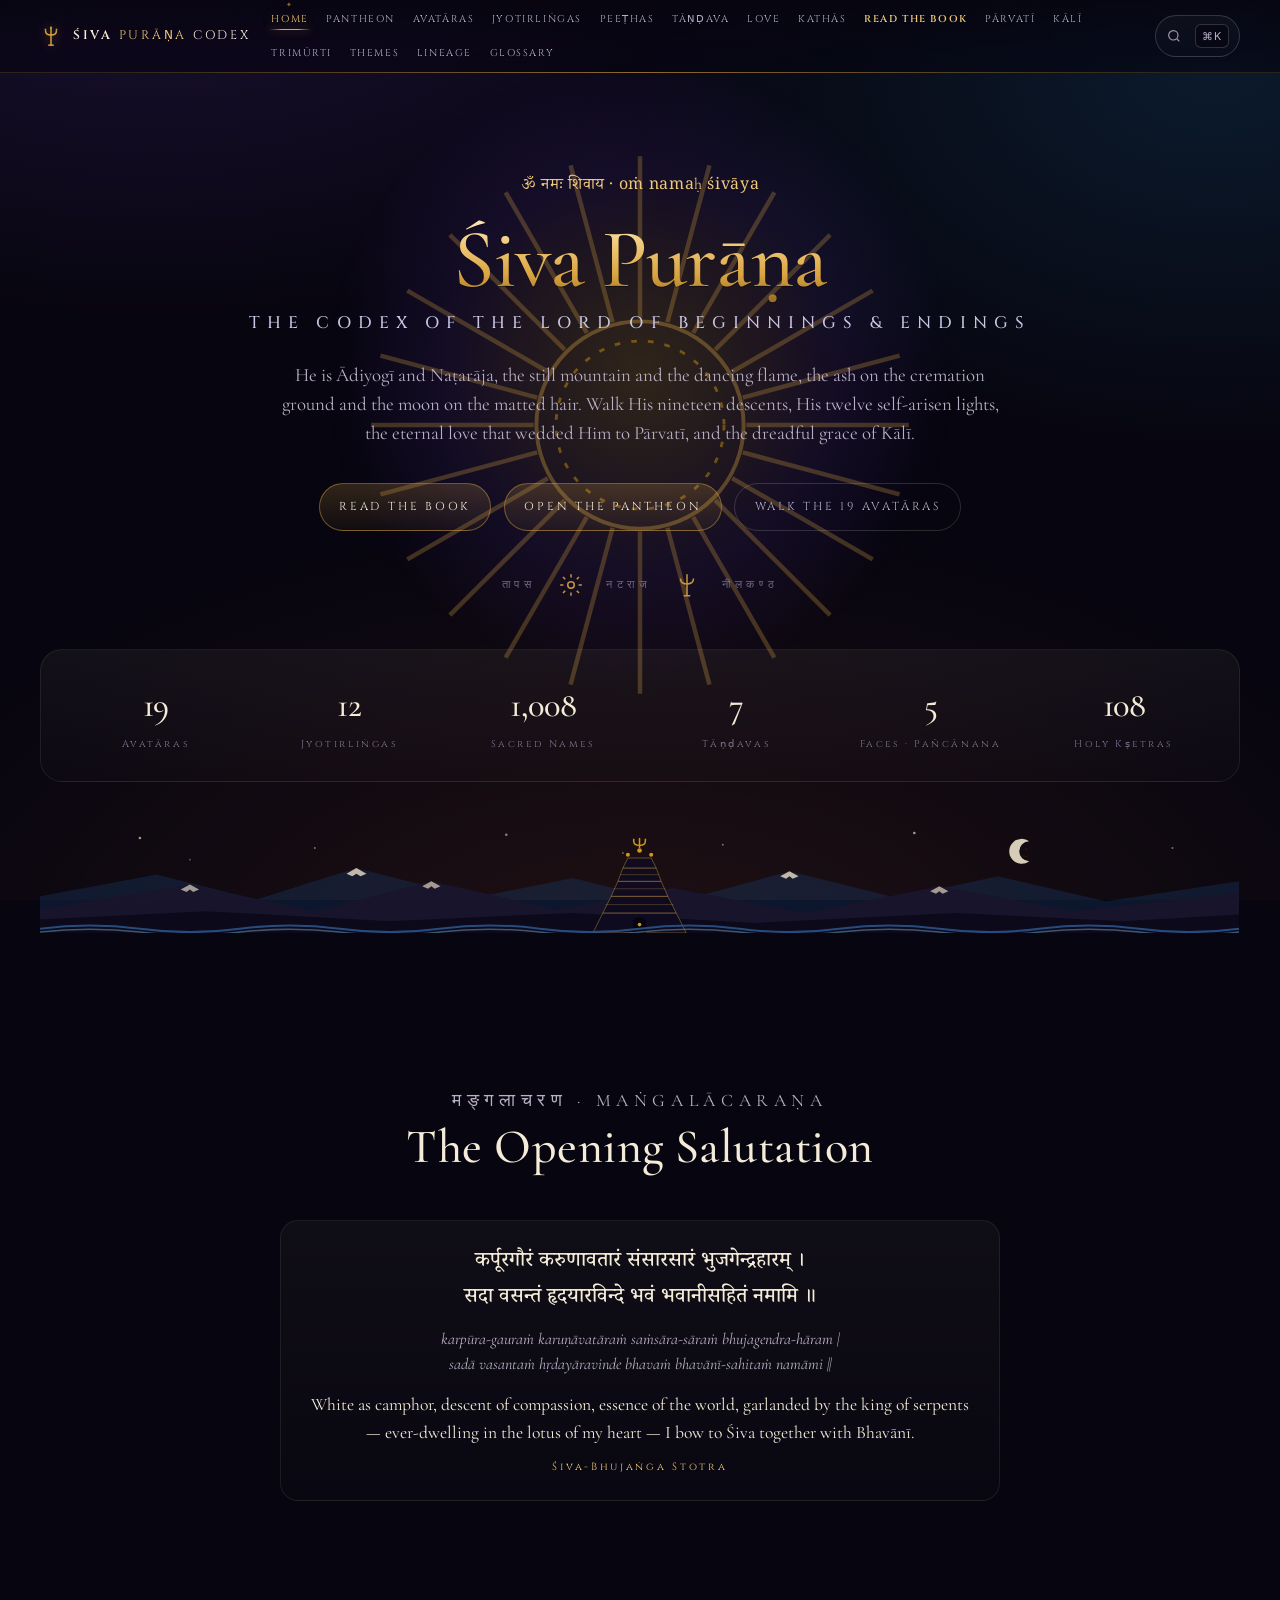
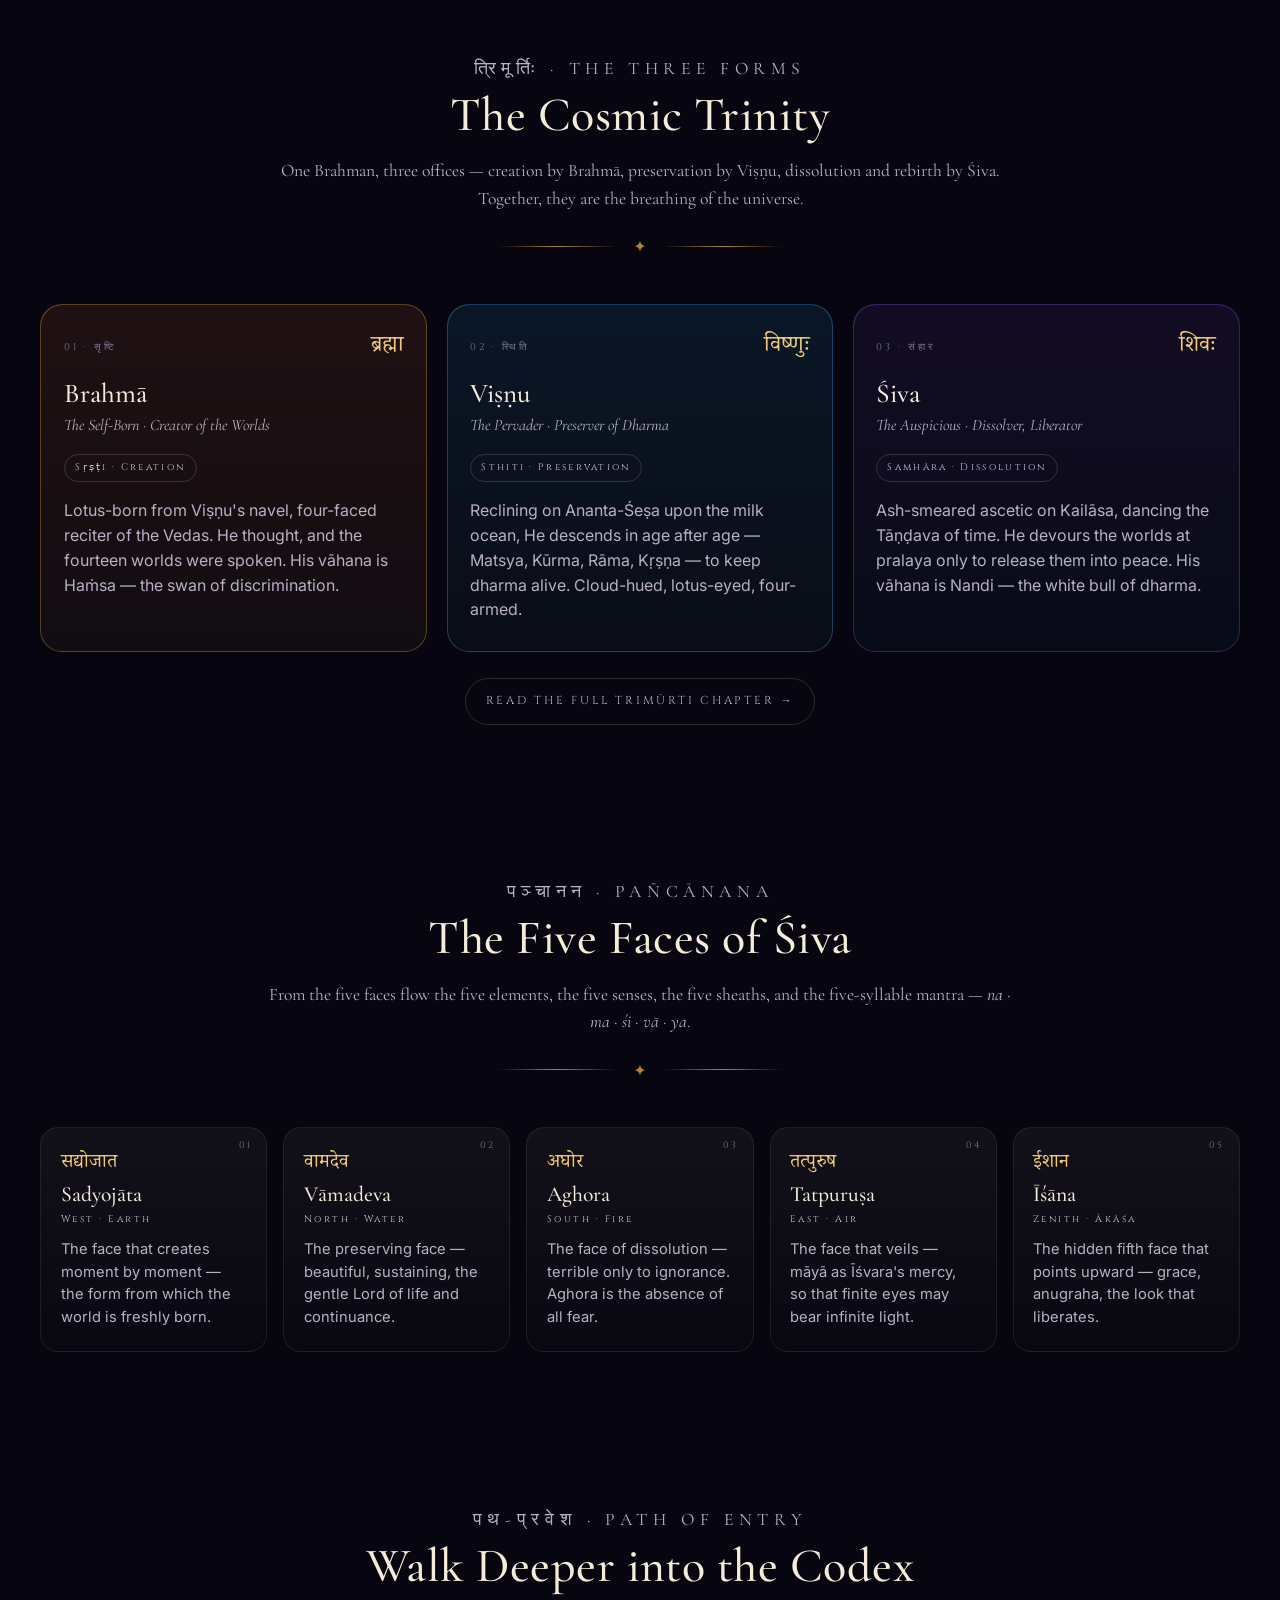
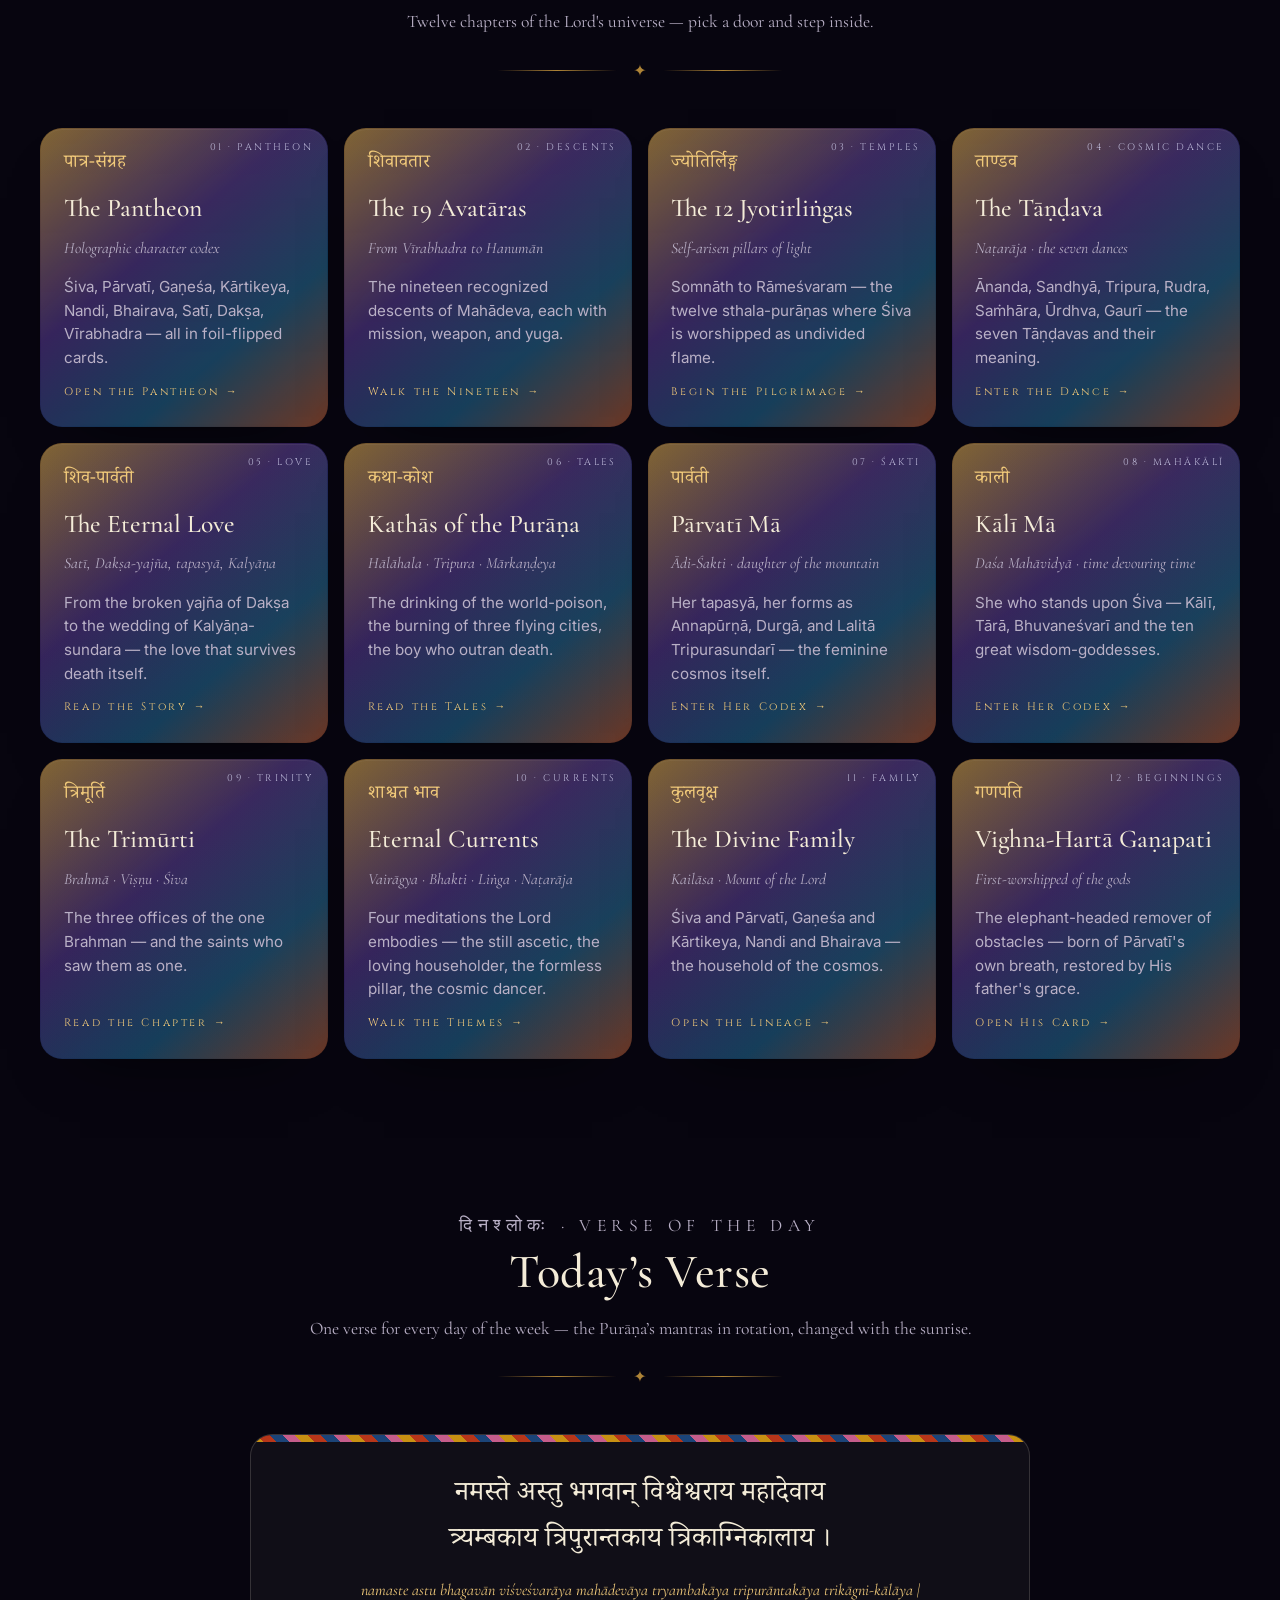
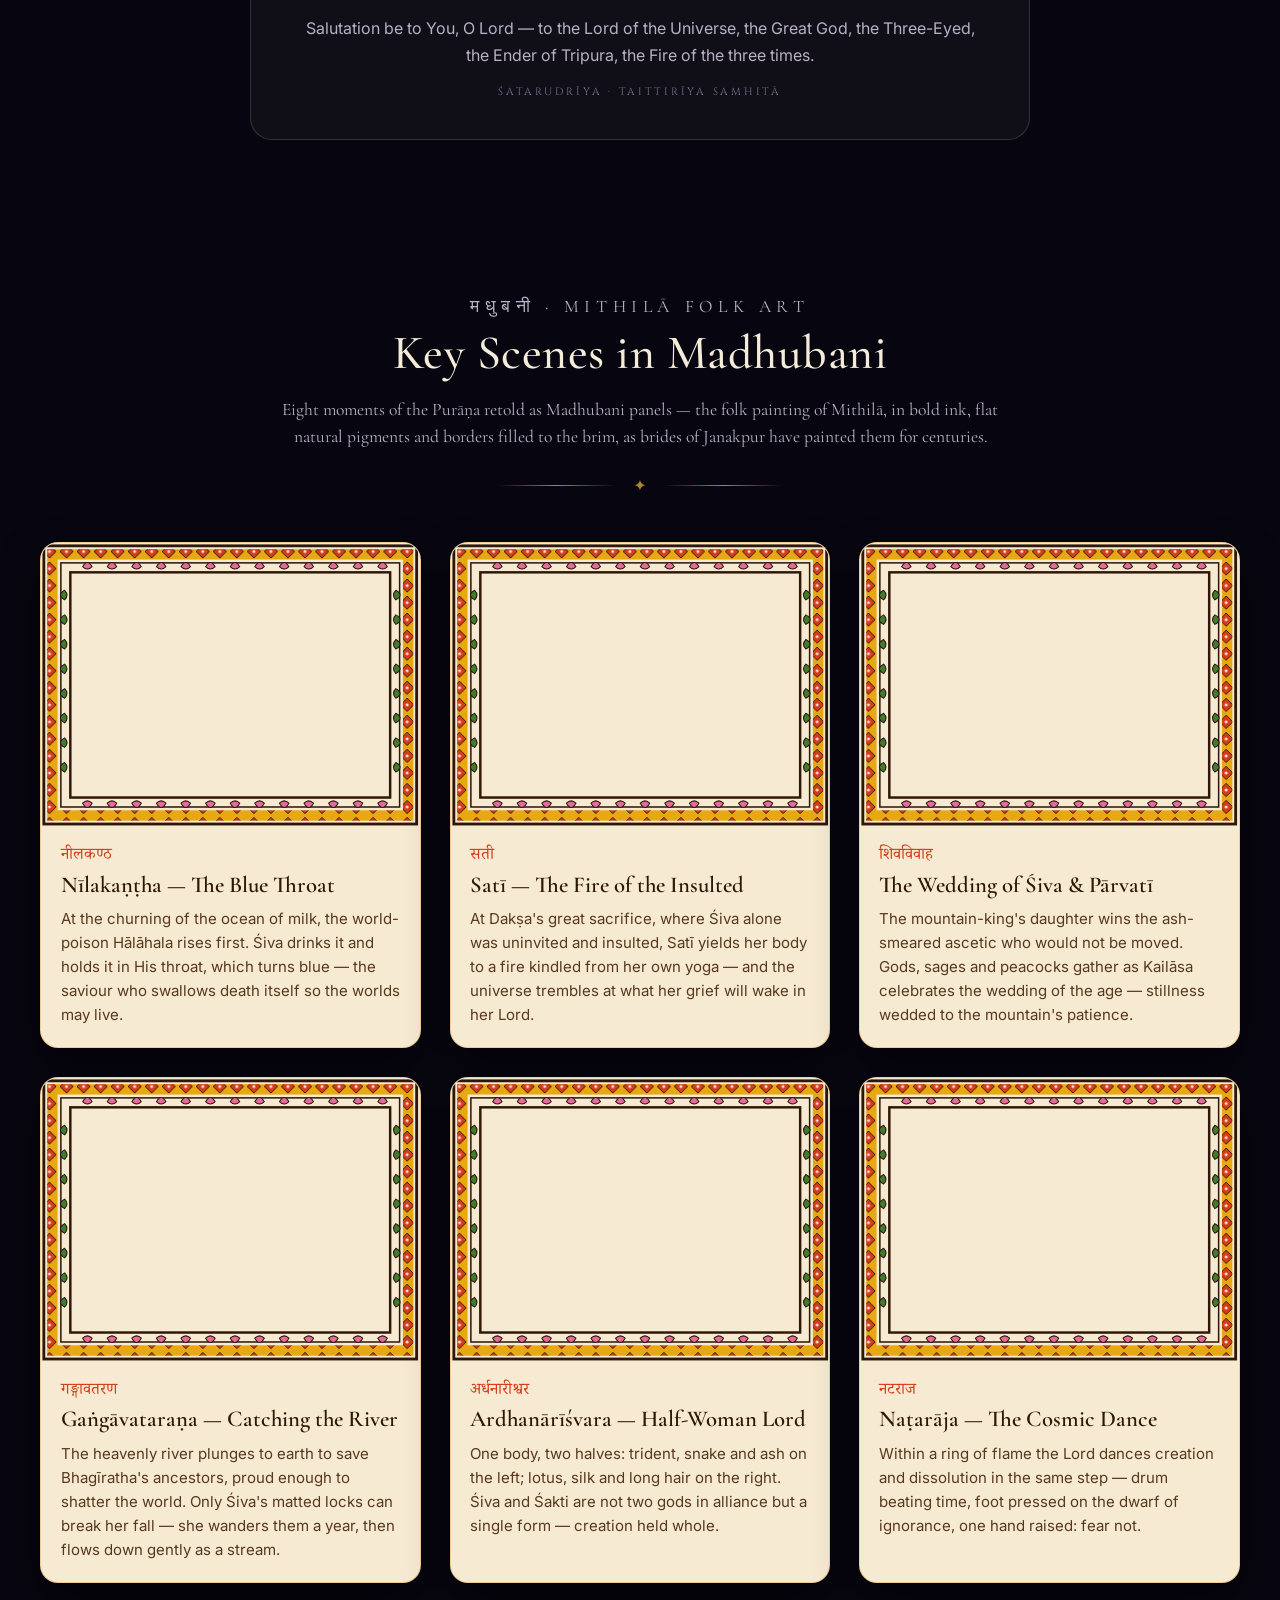
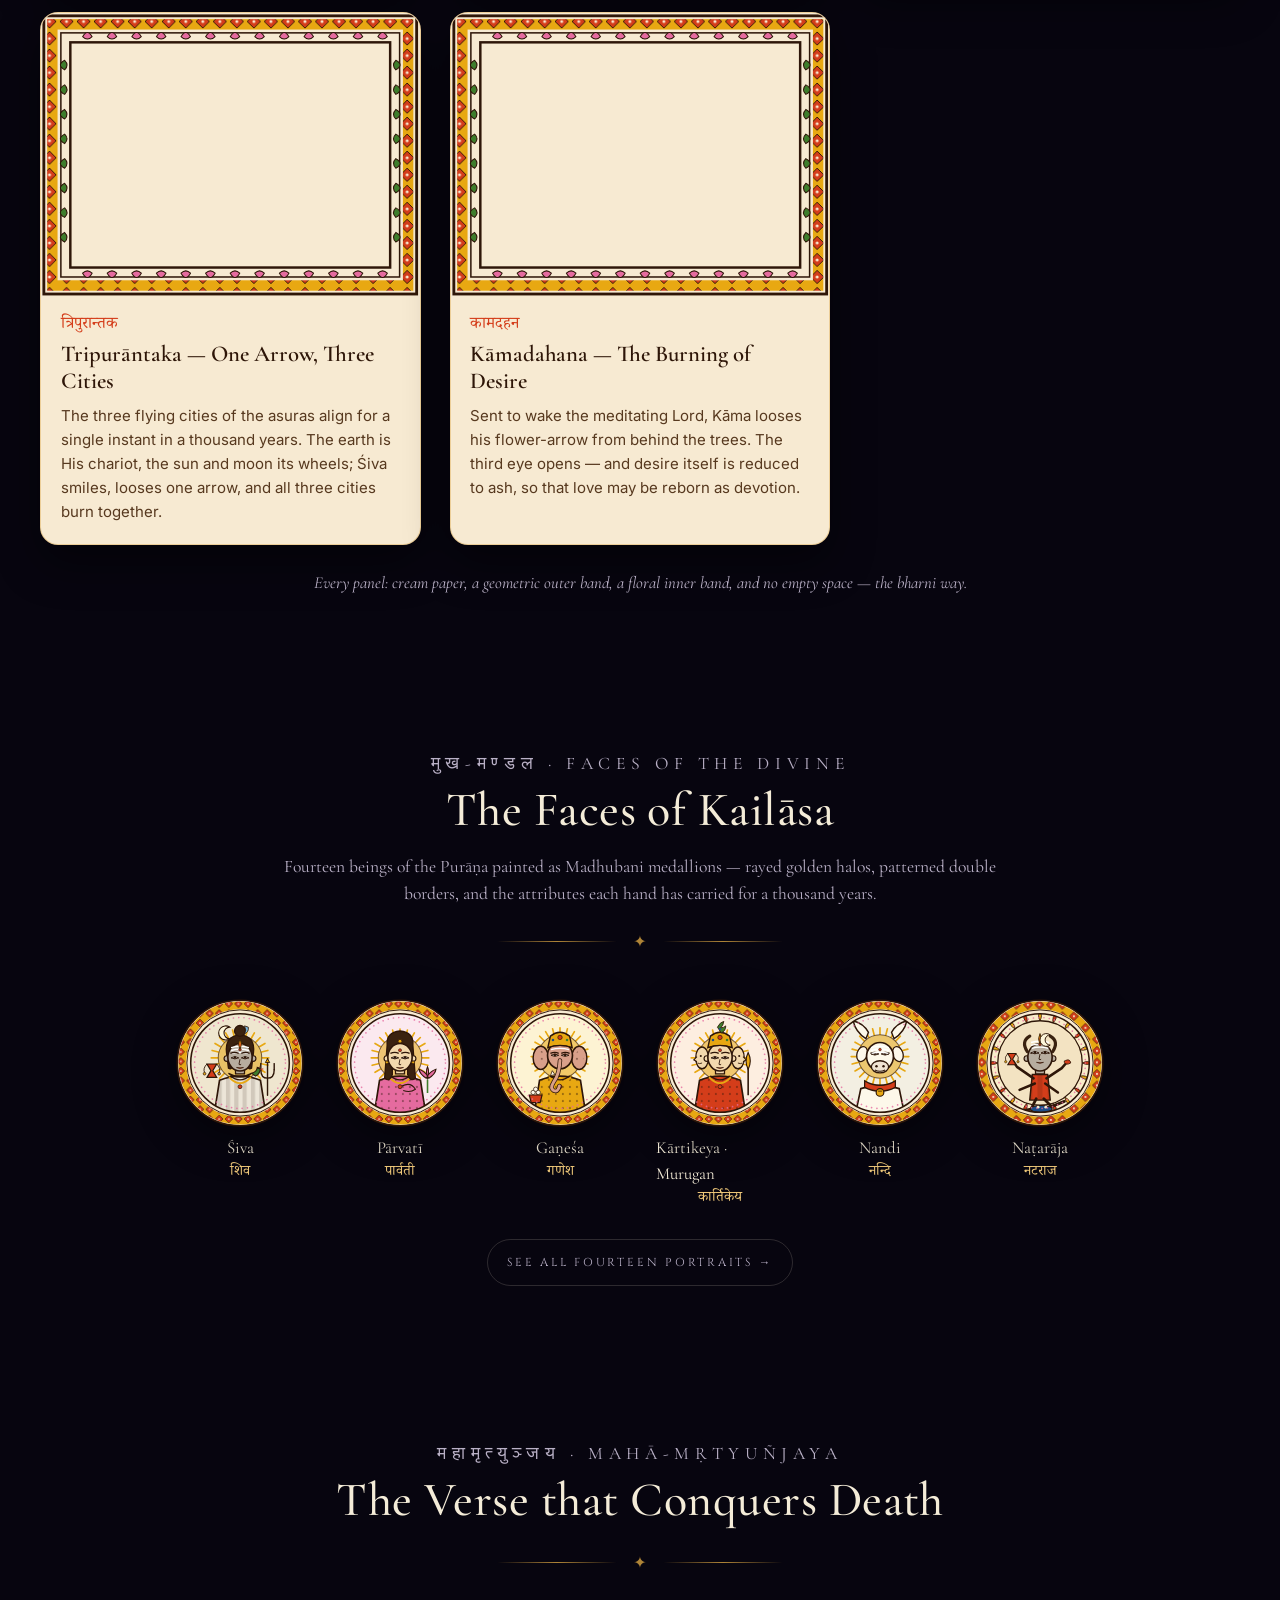
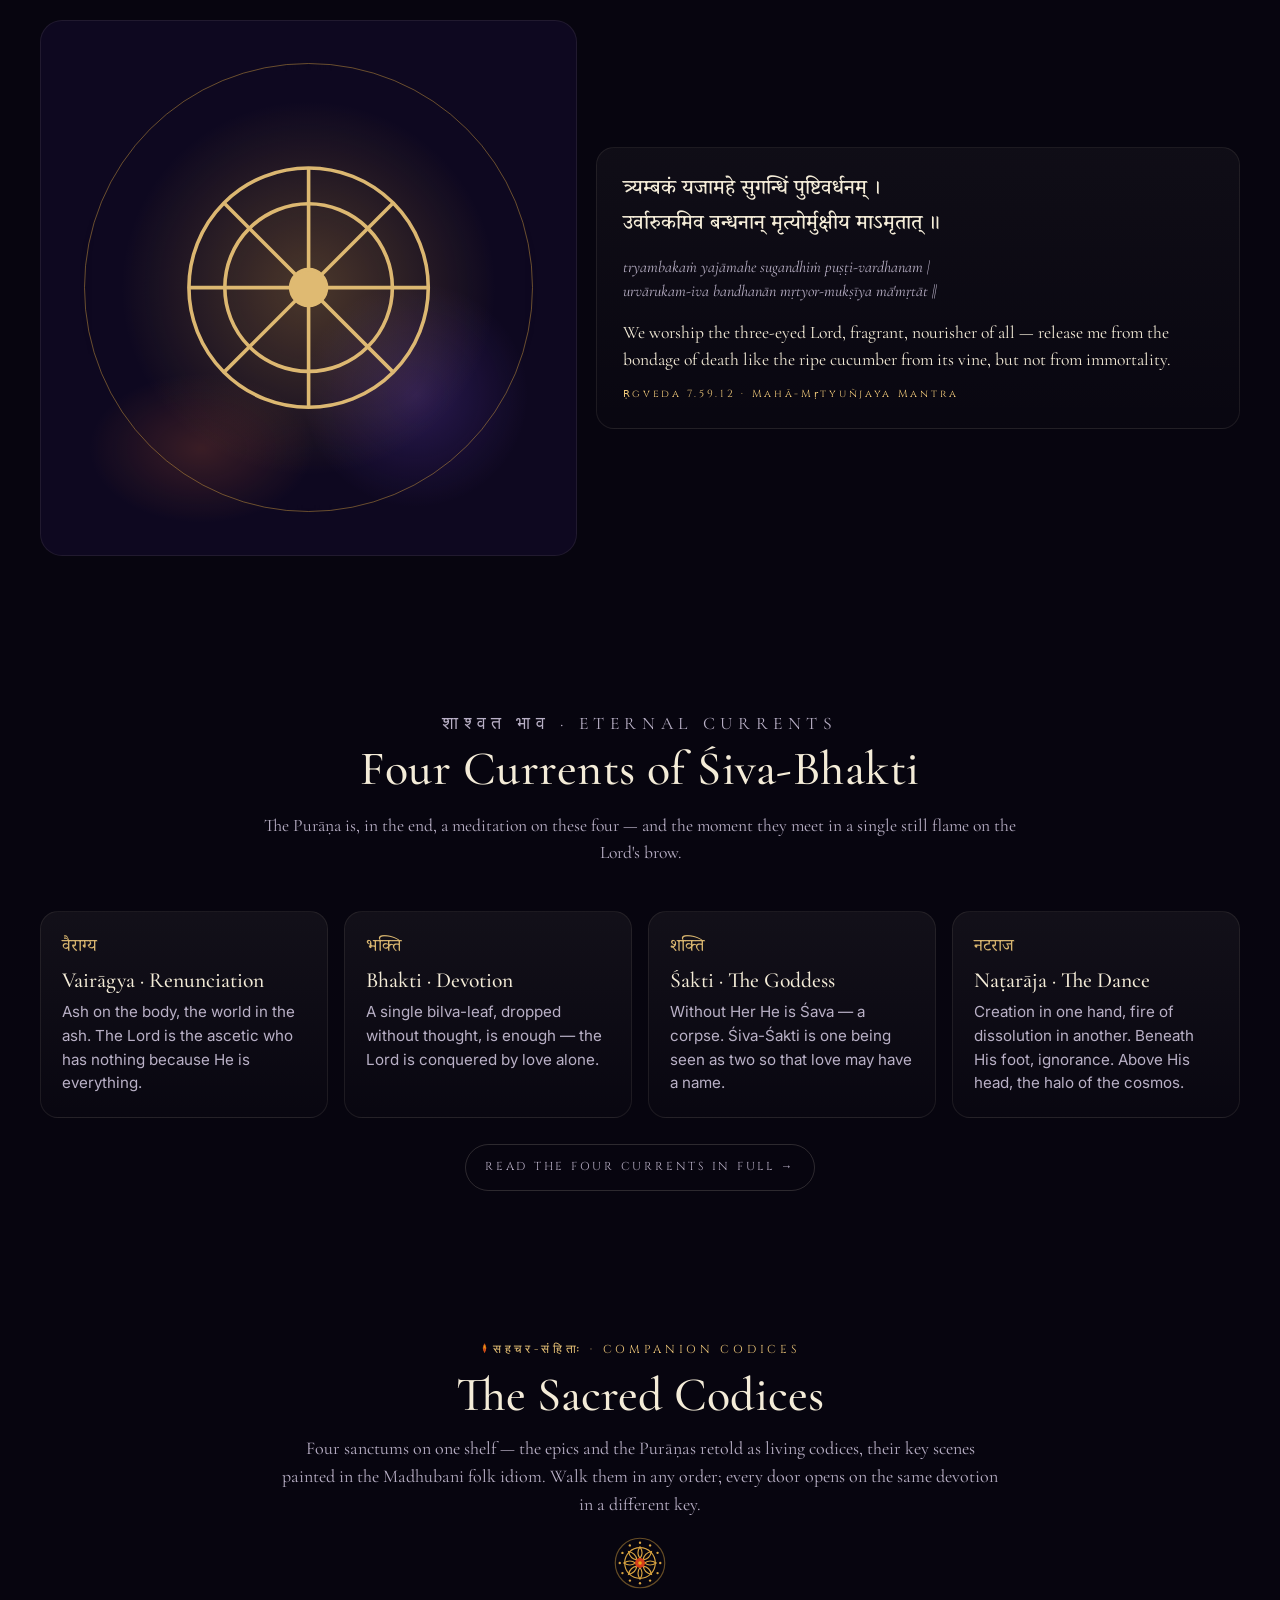
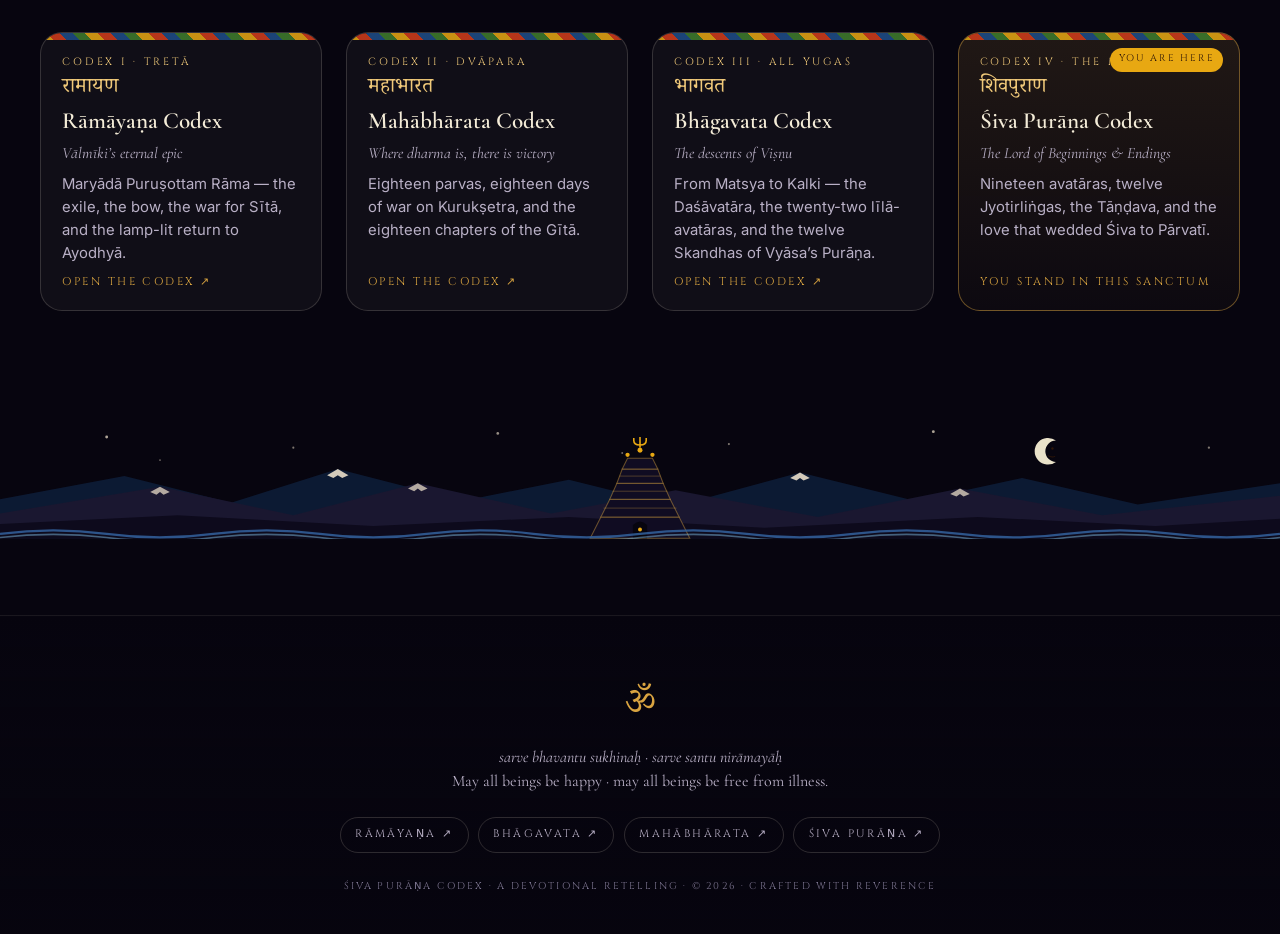
==== commit 42f3e3fa: "Add the Reading Book: JINX-style page-turning reader (book.html) with 24 chapters from the kathās, l" ====
--- a/index.html
+++ b/index.html
@@ -62,6 +62,7 @@
           <li><a href="tandava.html">Tāṇḍava</a></li>
           <li><a href="love-story.html">Love</a></li>
           <li><a href="stories.html">Kathās</a></li>
+          <li><a href="book.html">Read the Book</a></li>
           <li><a href="parvati.html">Pārvatī</a></li>
           <li><a href="kali.html">Kālī</a></li>
           <li><a href="trimurti.html">Trimūrti</a></li>
@@ -102,6 +103,7 @@
         </p>
 
         <div class="hero__cta">
+          <a class="btn" href="book.html">Read the Book</a>
           <a class="btn" href="characters.html">Open the Pantheon</a>
           <a class="btn btn--ghost" href="avatars.html">Walk the 19 Avatāras</a>
         </div>
--- a/assets/css/divinity.css
+++ b/assets/css/divinity.css
@@ -243,3 +243,6 @@
   .pt-card, .pt-strip__item, .codex-link { transition: none; }
   .pt-card:hover, .pt-strip__item:hover, .codex-link:hover { transform: none; }
 }
+
+/* Reading Book nav highlight (book.html) */
+.site-nav a[href="book.html"] { color: var(--gold-soft); font-weight: 600; }
